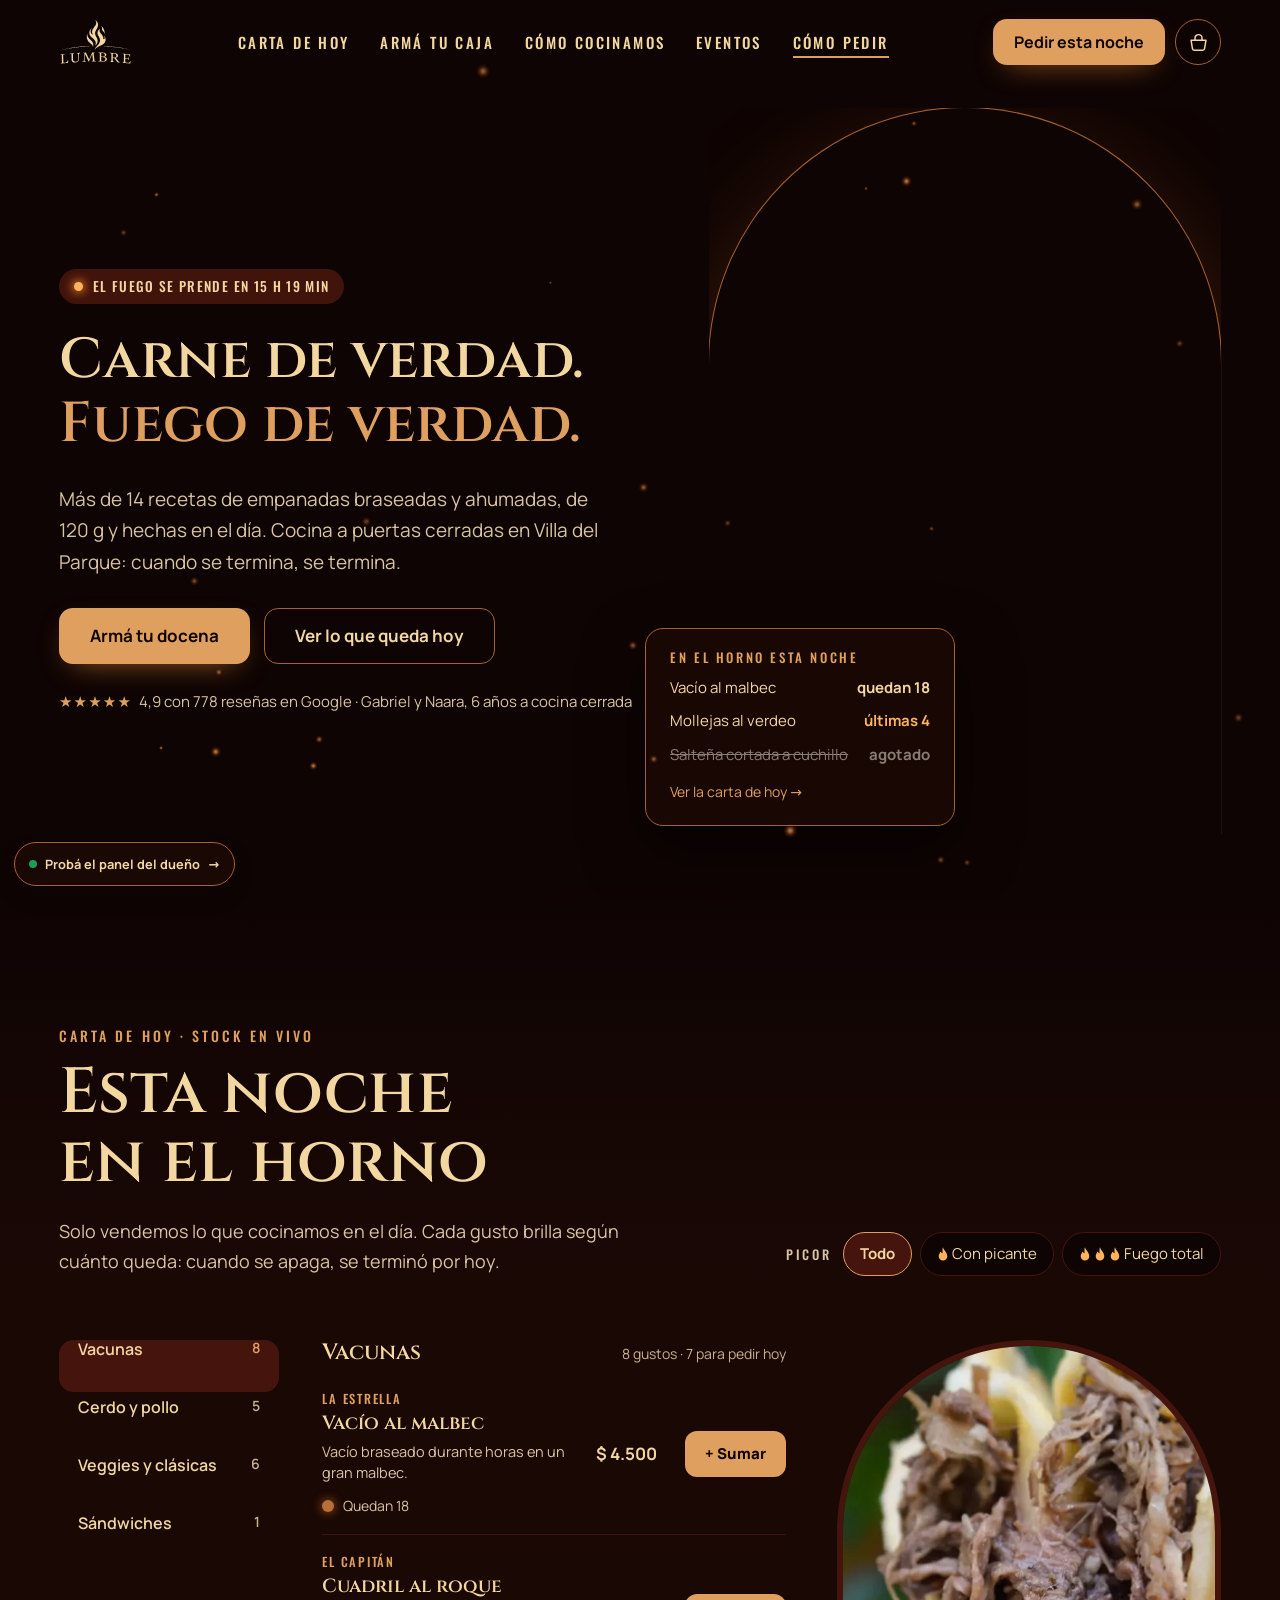
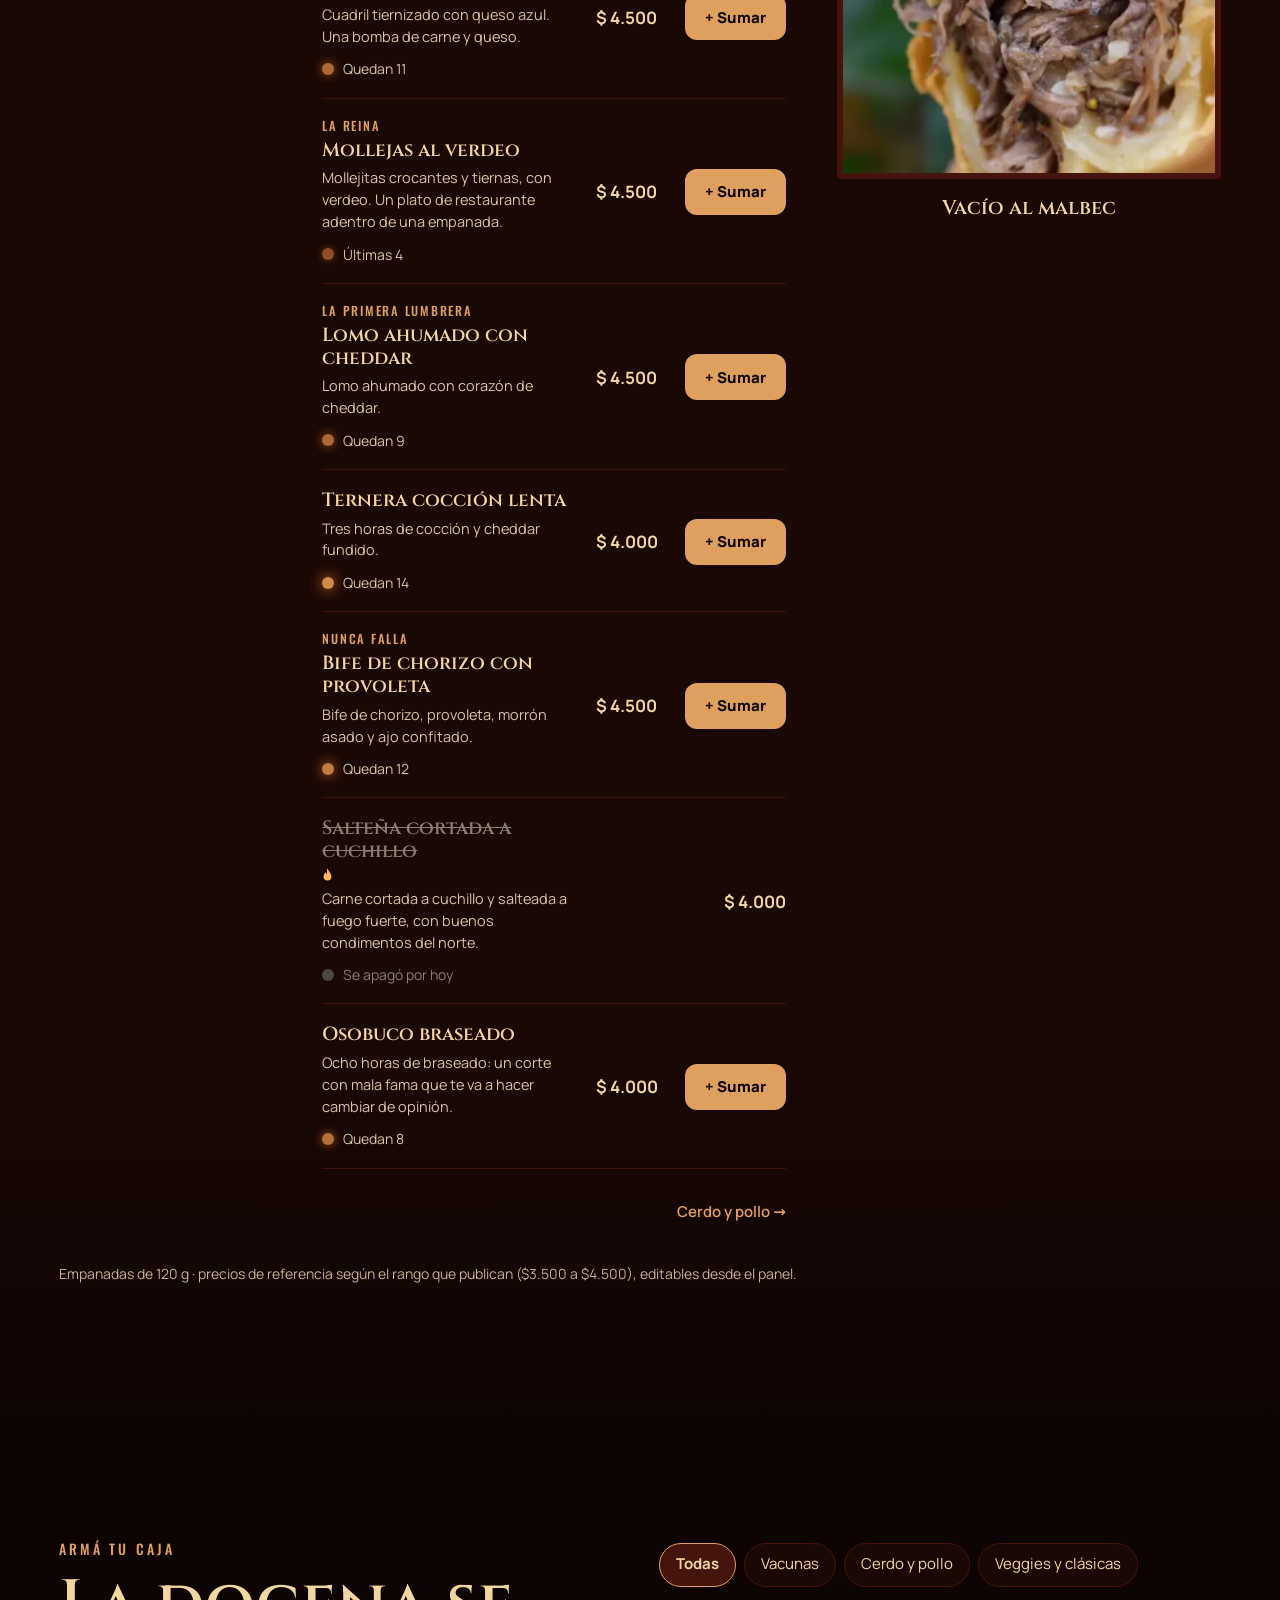
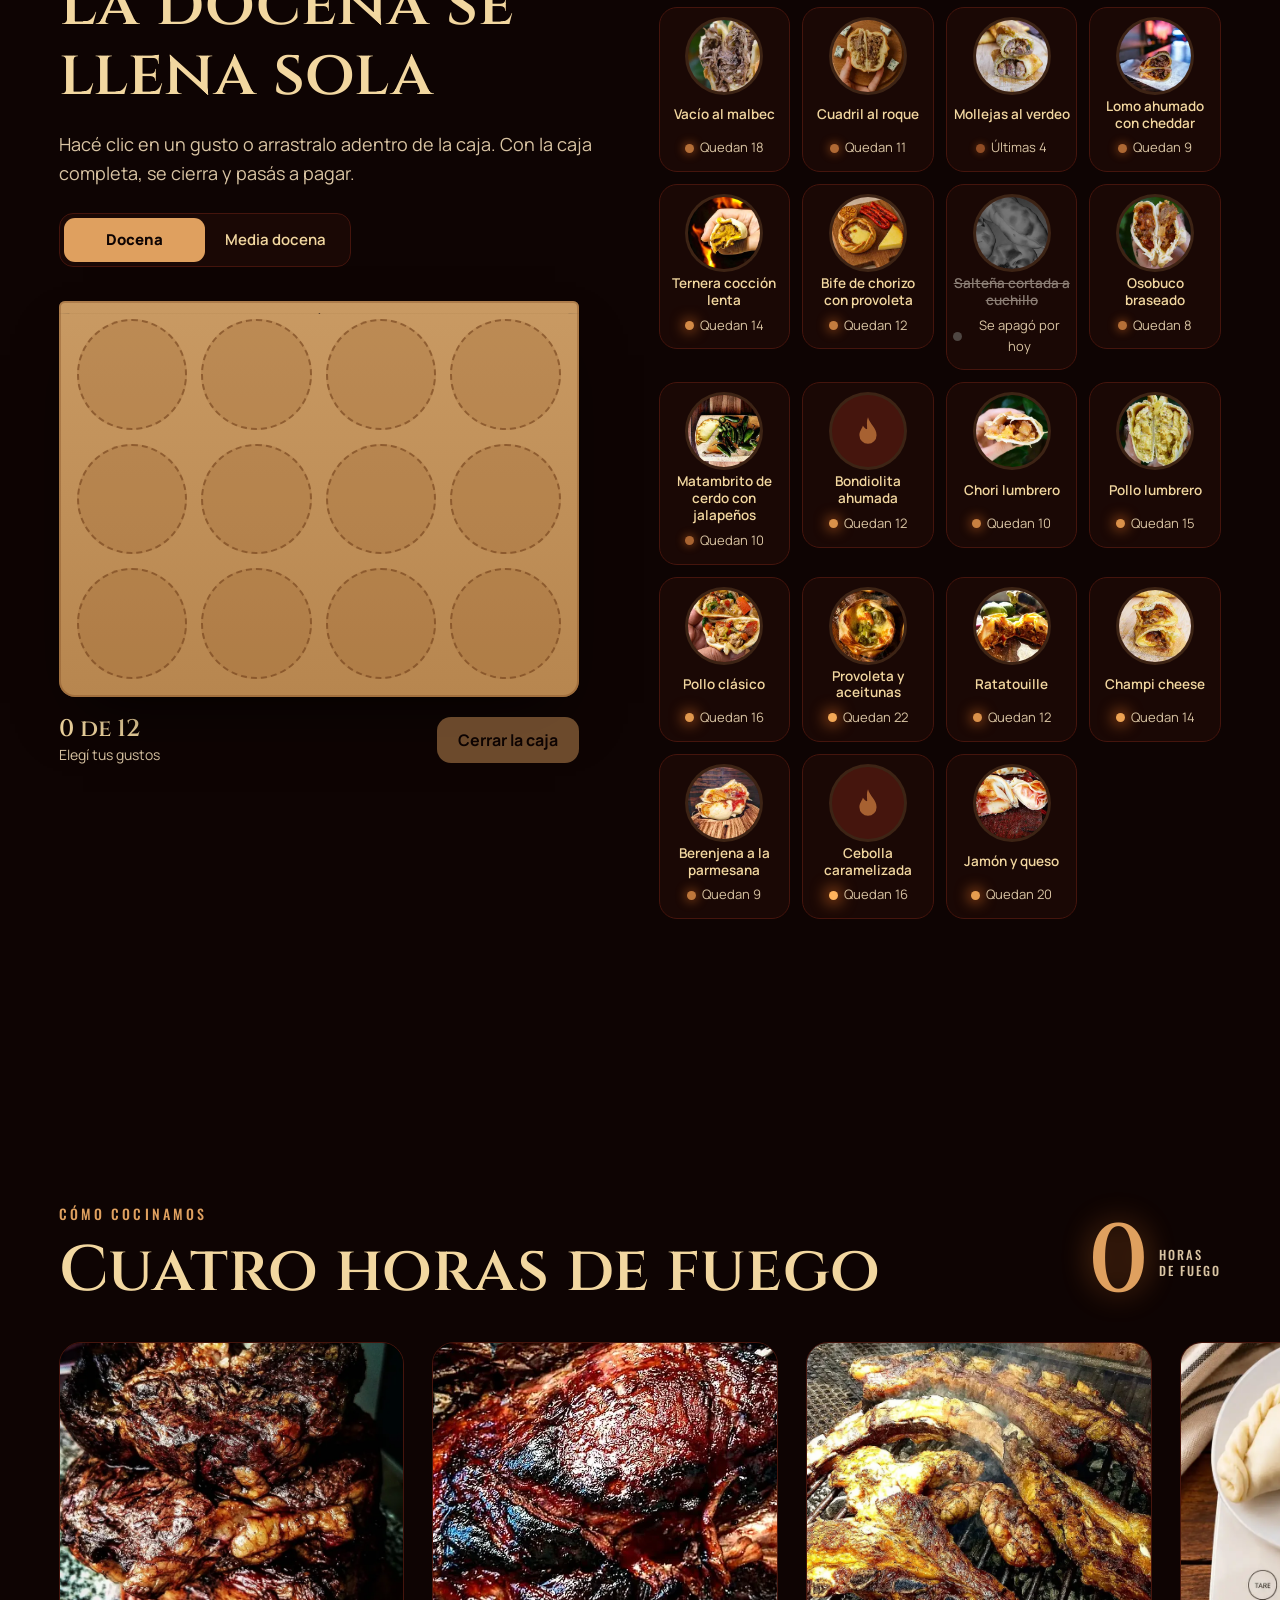
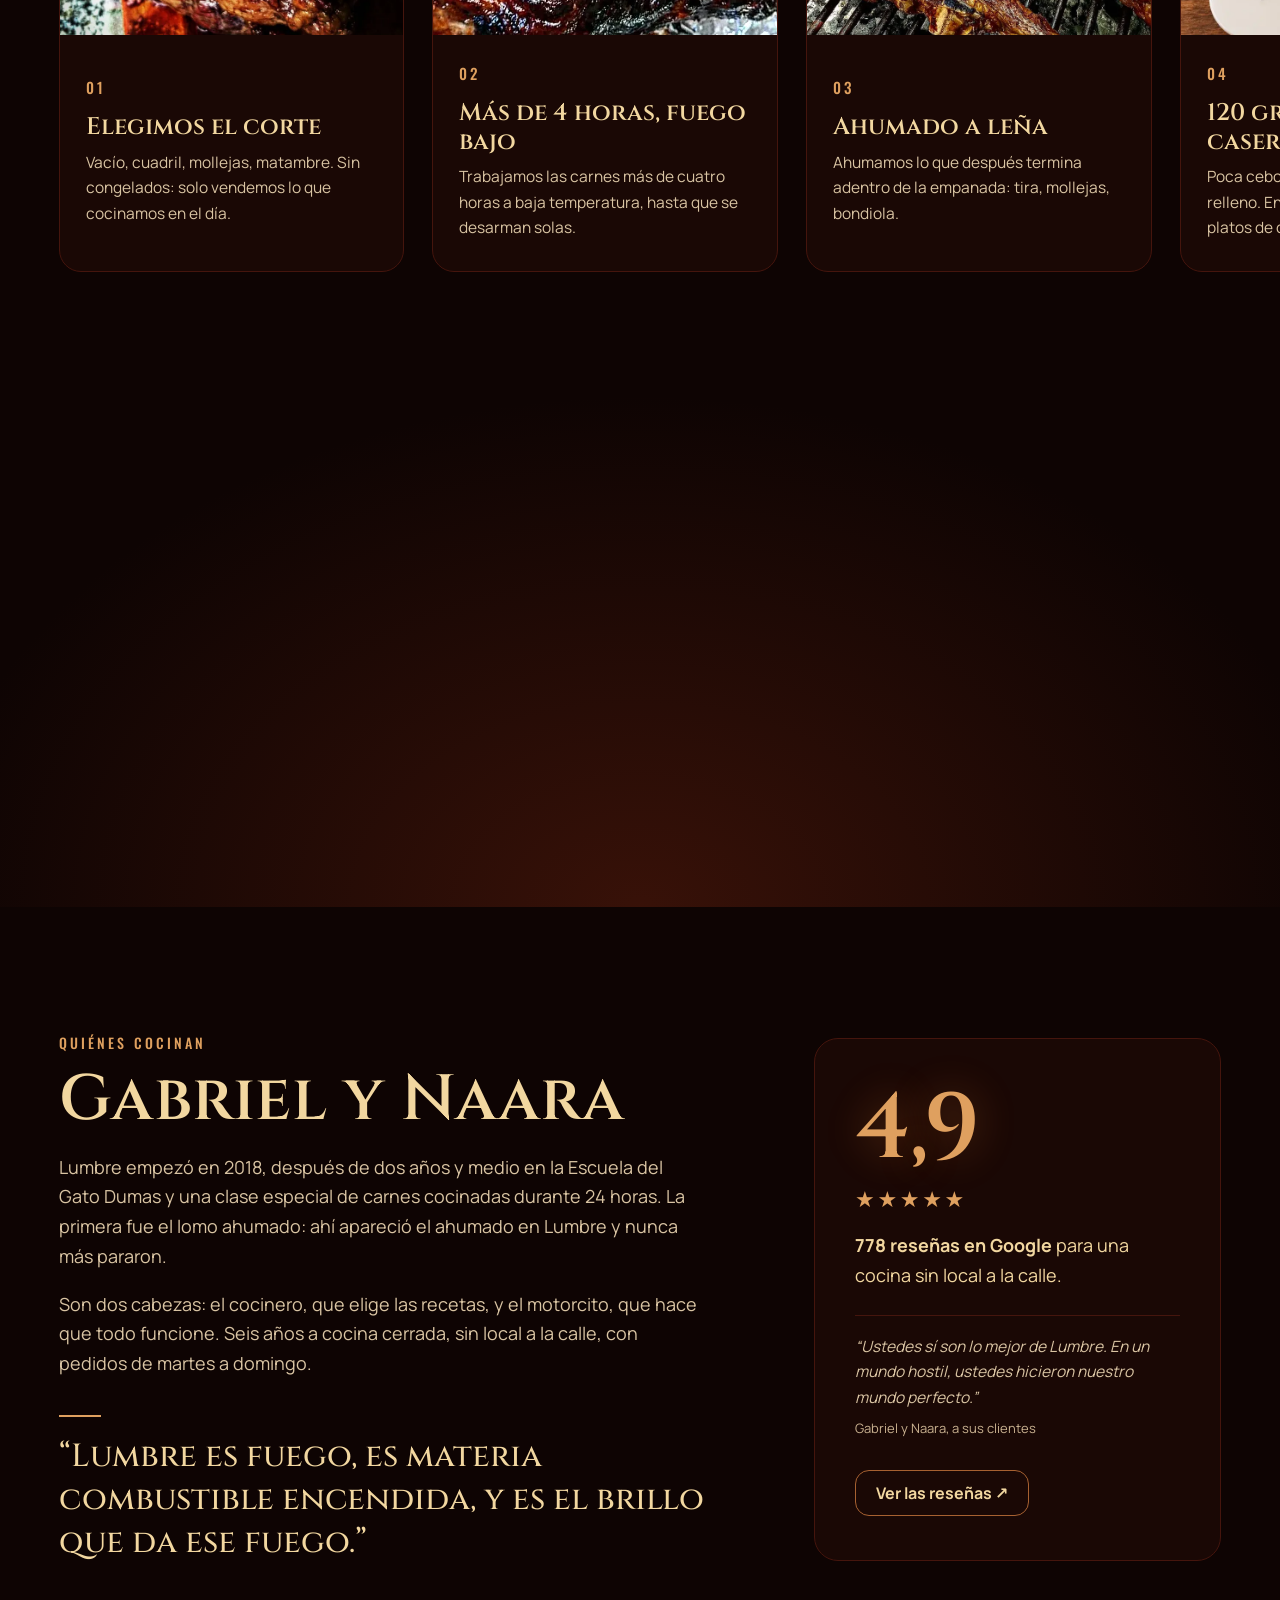
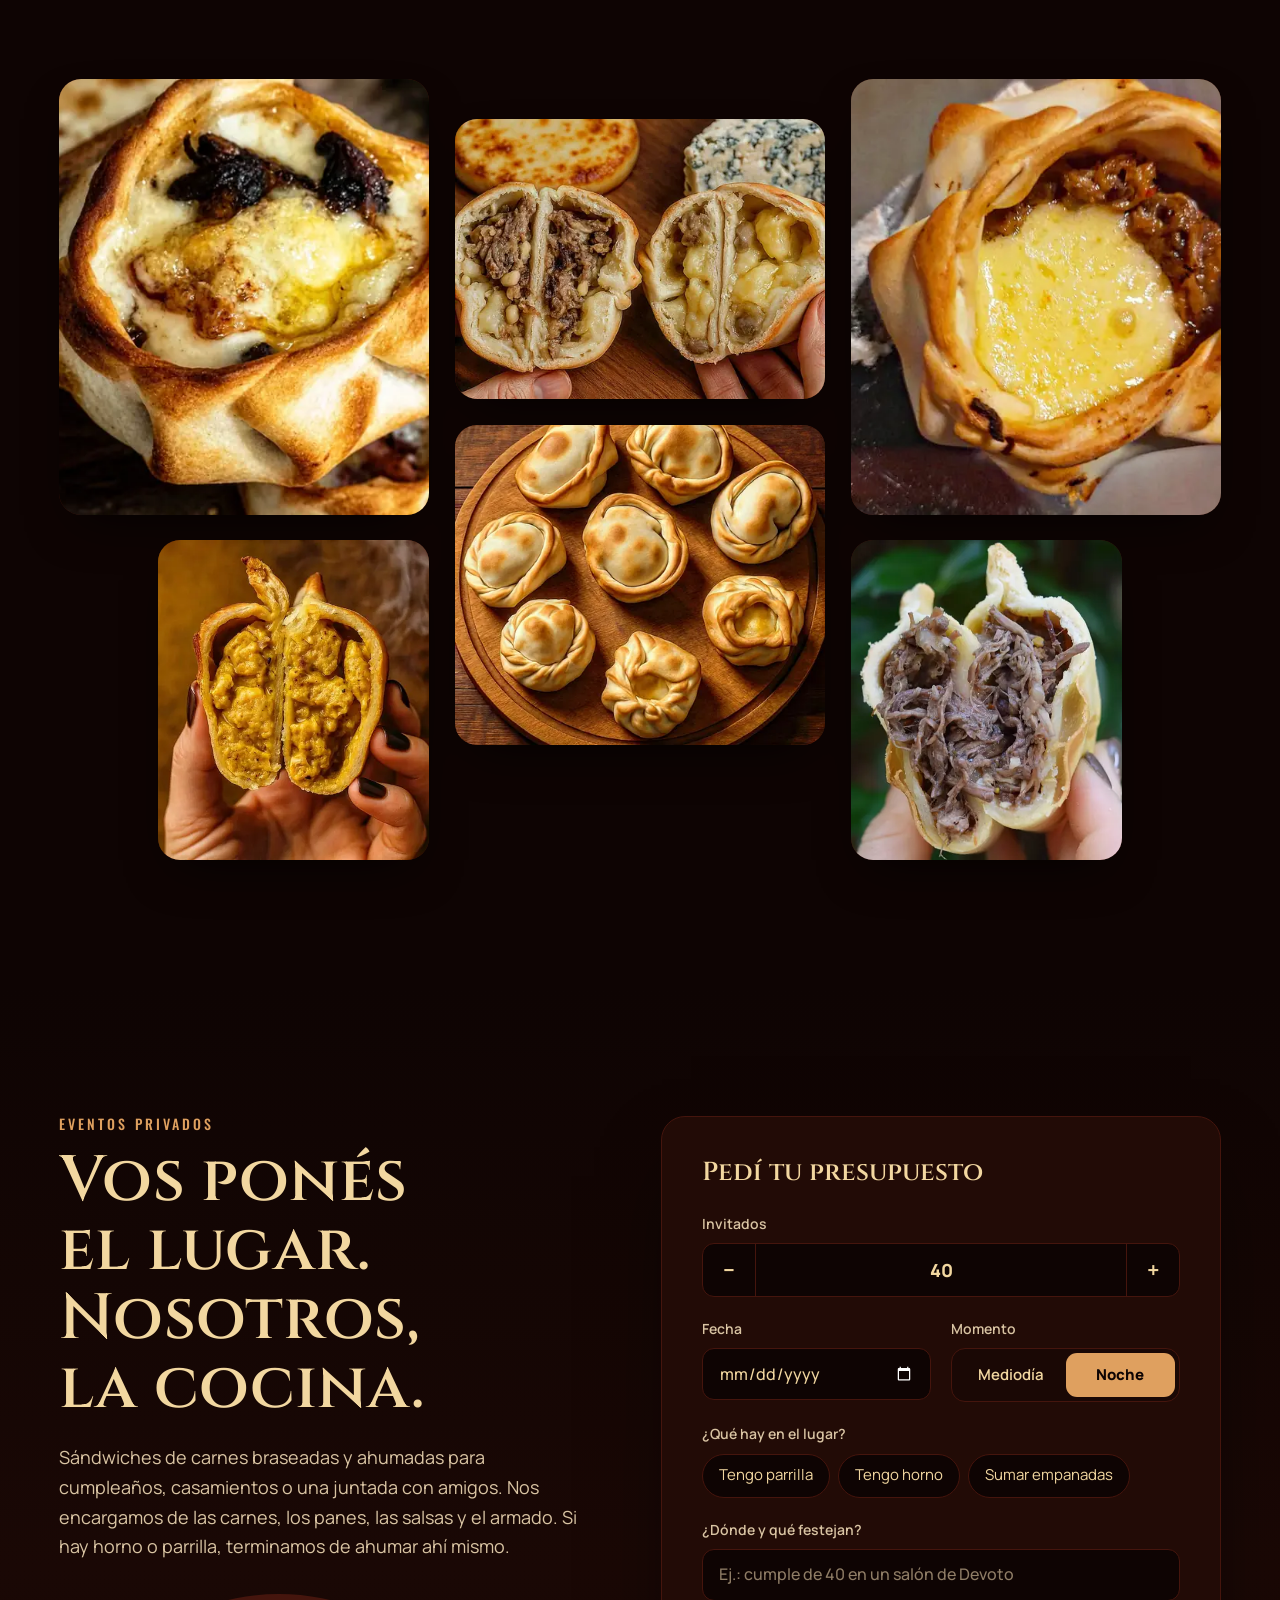
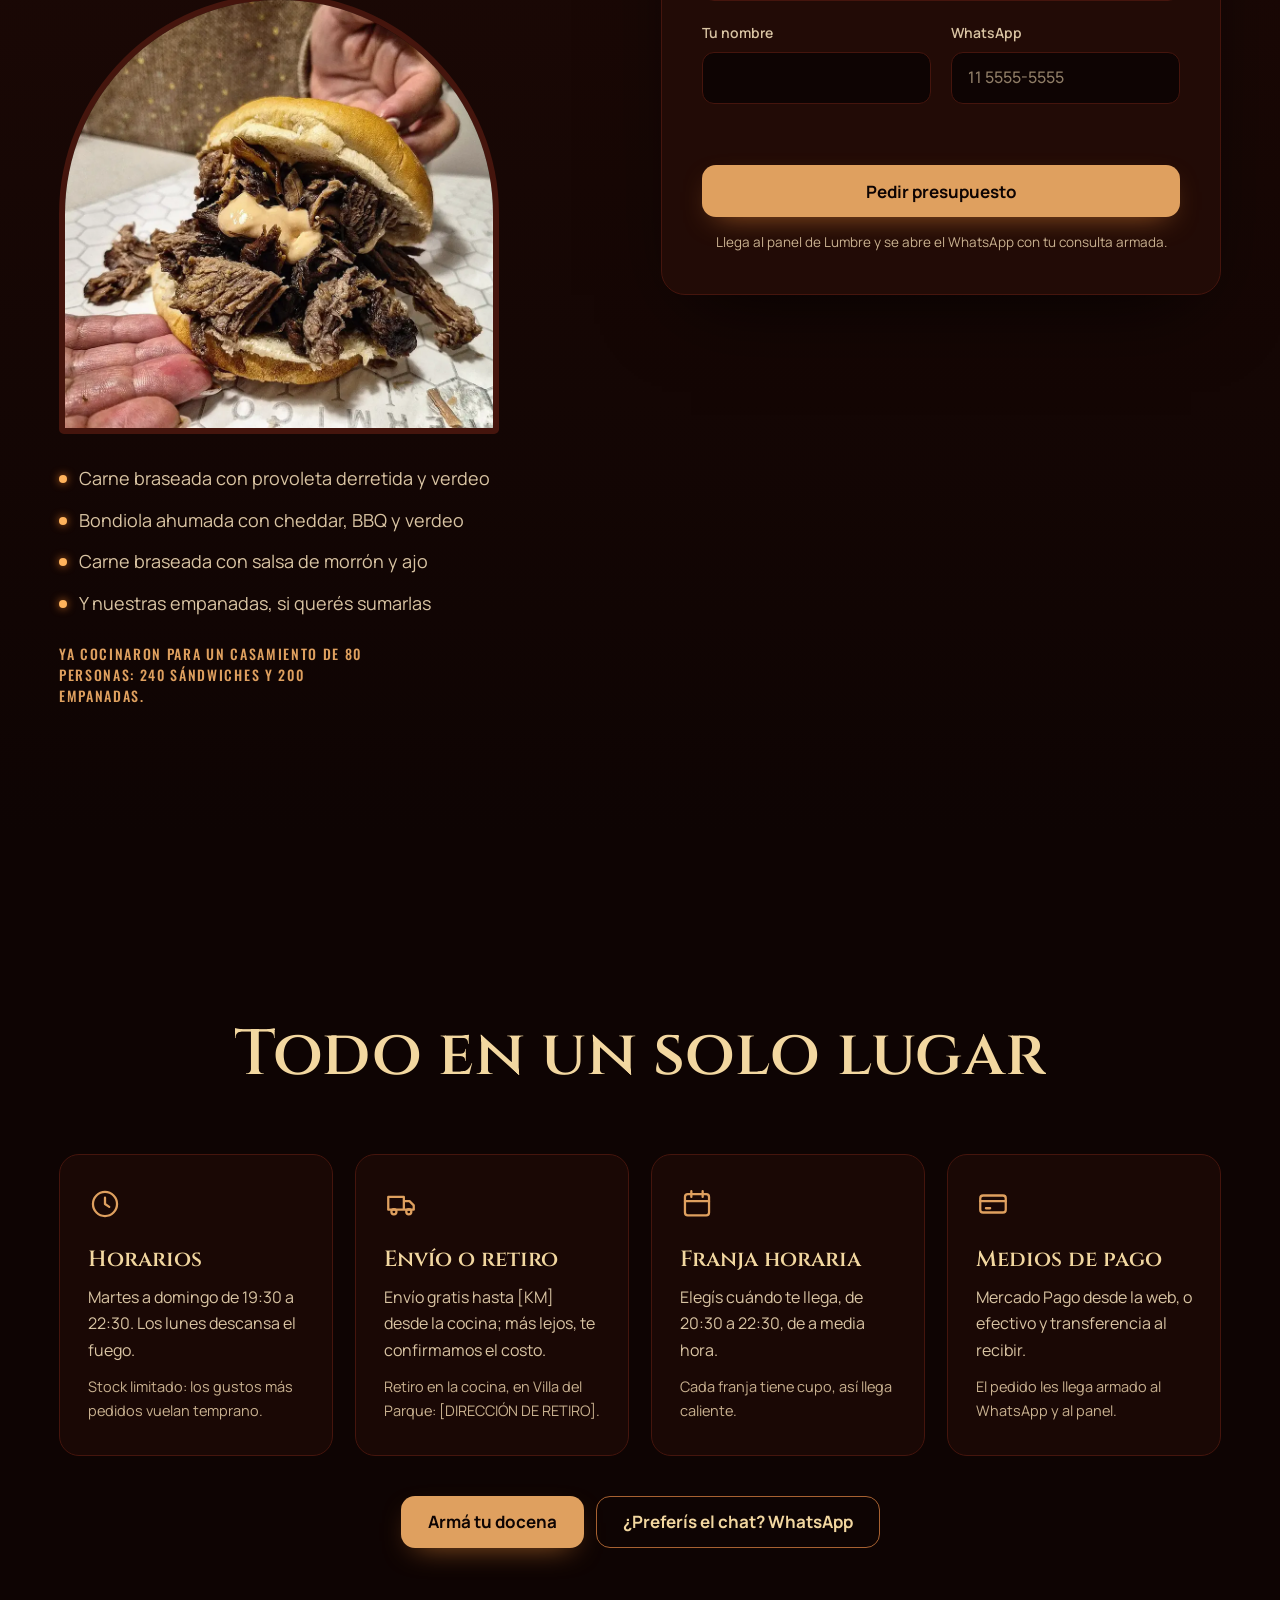
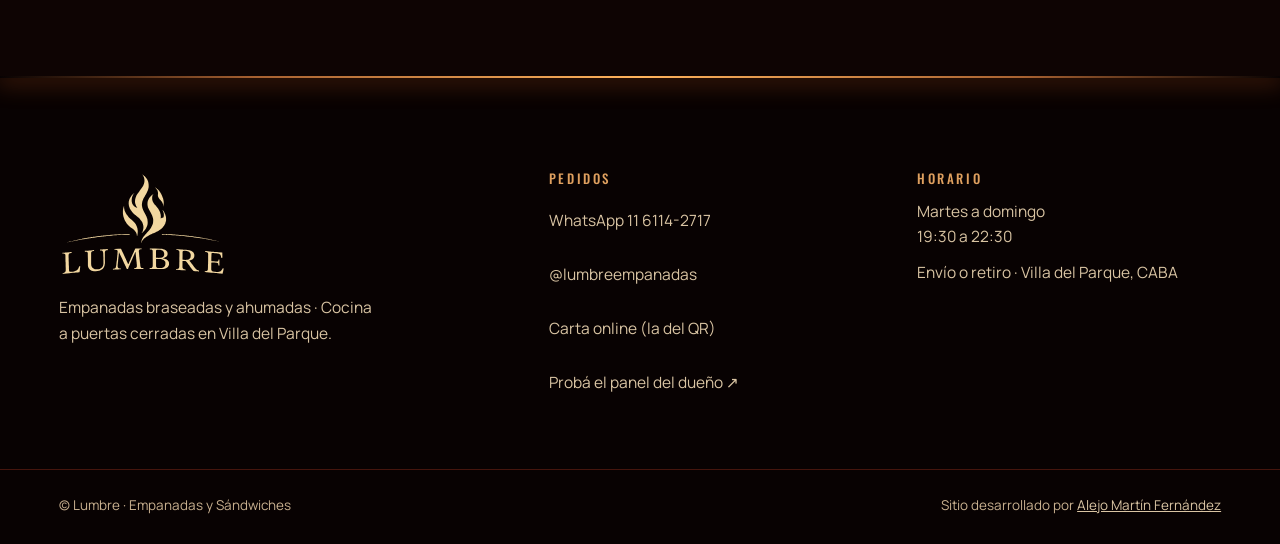
==== index.html @ 4c4bc31c "Demo web de Lumbre · Empanadas y Sándwiches Carta con stock del día, Armá tu caja, eventos privados " ====
<!doctype html>
<html lang="es">
<head>
<meta charset="utf-8">
<meta name="viewport" content="width=device-width, initial-scale=1, viewport-fit=cover">
<title>Lumbre · Empanadas braseadas y ahumadas · Villa del Parque</title>
<meta name="description" content="Empanadas braseadas y ahumadas de 120 g, hechas en el día. Cocina a puertas cerradas en Villa del Parque. Mirá lo que queda hoy, armá tu docena y pedí con envío o retiro.">
<meta property="og:type" content="website">
<meta property="og:site_name" content="Lumbre · Empanadas y Sándwiches">
<meta property="og:url" content="https://lumbre-empanadas.vercel.app/">
<meta property="og:title" content="Lumbre · Empanadas braseadas y ahumadas">
<meta property="og:description" content="Mirá lo que queda hoy en el horno y armá tu docena. Envío o retiro en Villa del Parque.">
<meta property="og:image" content="https://lumbre-empanadas.vercel.app/img/og.jpg?v=1">
<meta property="og:image:width" content="1200">
<meta property="og:image:height" content="630">
<meta property="og:image:type" content="image/jpeg">
<meta property="og:image:alt" content="Lumbre: Carne de verdad. Fuego de verdad. Empanadas en Villa del Parque">
<meta name="twitter:card" content="summary_large_image">
<meta name="twitter:image" content="https://lumbre-empanadas.vercel.app/img/og.jpg?v=1">
<meta name="theme-color" content="#0E0403">
<link rel="icon" href="img/favicon.svg" type="image/svg+xml">
<script>
  // intro solo con JS y sin "reducir movimiento" (sin parpadeo: se marca antes de pintar)
  (function () { try { if (!matchMedia('(prefers-reduced-motion: reduce)').matches) document.documentElement.classList.add('con-intro'); } catch (e) {} })();
</script>
<link rel="preload" as="font" type="font/woff2" href="fonts/cinzel-latin-600-normal.woff2" crossorigin>
<link rel="preload" as="font" type="font/woff2" href="fonts/manrope-latin-400-normal.woff2" crossorigin>
<link rel="stylesheet" href="css/fonts.css?v=1">
<link rel="preload" as="image" href="img/hero-celu.webp" media="(max-width: 899px)">
<link rel="preload" as="image" imagesrcset="img/hero-desk.webp 840w, img/hero-desk-s.webp 560w" imagesizes="(min-width: 1200px) 560px, 44vw" media="(min-width: 900px)">
<link rel="stylesheet" href="kit/kit.css?v=1">
<link rel="stylesheet" href="css/style.css?v=1">
</head>
<body>

<svg width="0" height="0" style="position:absolute" aria-hidden="true" focusable="false">
  <defs>
    <linearGradient id="oro" x1="0" y1="0" x2="0" y2="1">
      <stop offset="0" stop-color="#FFE7B0"/><stop offset=".55" stop-color="#F2C27E"/><stop offset="1" stop-color="#DFA05F"/>
    </linearGradient>
    <symbol id="logo" viewBox="0 0 800 495"><path fill-rule="evenodd" d="M58.8 377.2 L55.3 377.3 L50.2 378.2 L34.2 379.3 L31.3 379.8 L28.8 379.8 L27.7 380.2 L20.5 380.5 L19.5 380.8 L16.5 381.0 L15.8 381.5 L15.7 384.3 L16.2 384.8 L22.3 384.8 L25.3 385.5 L28.7 388.0 L29.5 389.5 L30.2 391.7 L30.5 422.7 L31.2 426.3 L31.3 448.2 L31.7 451.7 L31.7 464.0 L31.0 467.5 L29.0 471.7 L26.0 474.3 L21.8 475.8 L17.7 476.2 L17.3 476.5 L17.3 479.7 L17.7 480.2 L23.3 480.0 L24.5 479.7 L35.5 478.8 L49.5 476.8 L55.3 476.5 L56.7 476.0 L64.8 475.5 L67.8 475.0 L71.3 474.8 L72.5 474.5 L75.3 474.5 L78.5 474.0 L89.0 473.5 L93.3 472.8 L95.0 472.8 L96.0 472.3 L96.5 471.3 L97.0 468.8 L97.7 467.2 L99.3 450.2 L100.3 446.2 L100.0 445.2 L98.3 444.7 L97.5 444.8 L95.8 444.5 L94.8 445.2 L93.5 449.5 L91.3 453.8 L91.0 455.0 L89.5 456.8 L89.5 457.2 L88.3 458.8 L86.7 460.7 L84.2 462.8 L78.8 466.0 L73.3 468.0 L72.5 468.0 L71.2 468.5 L65.0 469.7 L57.3 470.3 L51.2 470.2 L50.2 469.7 L48.0 467.3 L47.3 464.2 L47.2 460.3 L46.7 457.8 L46.7 444.2 L46.0 435.8 L46.0 423.7 L45.5 419.5 L45.5 408.5 L45.2 404.3 L45.0 392.7 L45.8 388.2 L47.2 385.7 L48.5 384.2 L50.7 382.8 L51.7 382.5 L56.5 381.8 L58.5 381.8 L59.3 381.5 L59.3 377.7Z M687.7 372.7 L687.7 374.5 L687.3 375.8 L687.8 376.5 L691.8 376.7 L696.2 377.8 L698.3 379.2 L700.0 380.8 L701.7 383.7 L702.0 386.2 L701.7 398.8 L701.8 419.7 L701.5 424.0 L701.5 433.0 L701.0 439.3 L701.0 447.5 L700.5 460.2 L699.5 463.2 L698.2 464.8 L696.2 466.5 L693.7 467.3 L686.5 467.5 L685.8 468.5 L685.8 471.2 L686.5 471.7 L689.5 471.7 L692.2 472.2 L695.7 472.2 L717.5 474.5 L722.2 474.7 L726.8 475.3 L731.2 475.5 L732.7 475.8 L739.3 476.3 L740.3 476.7 L748.2 477.3 L756.5 478.5 L758.2 478.5 L760.7 479.0 L769.2 479.7 L770.0 478.5 L770.7 474.5 L772.3 469.0 L774.2 459.7 L774.2 458.7 L775.2 456.0 L775.2 454.8 L774.7 454.5 L770.5 454.2 L770.0 454.5 L769.5 456.2 L768.7 457.3 L767.3 460.2 L766.2 461.3 L765.0 463.2 L763.3 464.7 L763.0 465.3 L760.5 467.5 L753.8 470.7 L748.2 471.3 L738.5 471.2 L736.3 470.7 L732.2 470.5 L724.0 468.7 L721.5 467.5 L718.7 465.0 L717.5 463.2 L716.8 461.3 L716.5 459.2 L716.7 428.8 L717.2 427.5 L718.2 426.5 L724.0 426.5 L731.7 427.0 L741.5 428.2 L745.7 429.0 L748.0 430.5 L749.3 432.3 L750.0 439.5 L751.0 440.2 L753.2 440.3 L754.7 440.2 L755.3 439.2 L755.0 437.8 L754.8 432.0 L754.8 413.7 L754.2 412.5 L751.8 412.5 L750.5 413.3 L750.2 416.3 L749.8 417.0 L749.8 418.8 L749.3 420.0 L748.0 421.2 L745.2 422.3 L736.0 422.3 L727.3 421.3 L724.3 421.3 L718.3 420.3 L717.3 419.7 L716.8 417.7 L717.0 400.3 L717.3 397.0 L717.3 390.3 L718.3 383.3 L719.3 382.3 L720.5 381.7 L727.7 381.8 L733.7 382.7 L740.5 383.0 L744.0 383.7 L747.3 383.8 L753.5 385.5 L756.3 387.2 L758.7 389.5 L760.3 392.0 L761.5 394.8 L762.5 398.3 L762.5 399.2 L763.0 400.7 L763.2 404.0 L763.5 404.7 L765.0 405.0 L766.2 404.7 L768.0 404.7 L768.8 404.0 L769.0 403.5 L768.8 391.7 L768.5 387.2 L768.7 384.5 L768.3 380.0 L767.7 379.5 L749.8 378.5 L743.8 377.7 L729.8 376.8 L728.2 376.3 L723.7 376.3 L720.8 375.8 L715.3 375.5 L712.7 375.0 L708.5 374.8 L707.5 374.5 L704.3 374.3 L703.5 374.0 L700.2 373.8 L699.3 373.5 L690.3 372.8 L689.5 372.5Z M552.3 364.2 L552.3 366.5 L552.5 367.2 L553.7 368.0 L555.5 367.8 L556.5 368.2 L559.5 368.3 L563.0 369.8 L565.3 372.2 L565.8 374.0 L566.7 375.5 L566.7 395.5 L566.3 407.0 L566.5 423.2 L566.2 425.7 L566.0 445.3 L565.0 451.3 L564.0 453.2 L562.8 454.5 L559.8 456.3 L556.2 456.7 L551.0 456.7 L550.5 457.5 L550.5 460.0 L550.8 460.7 L551.5 461.0 L556.2 460.8 L563.5 461.5 L564.7 461.8 L567.8 461.7 L578.2 462.7 L587.3 463.0 L588.7 463.3 L591.5 463.3 L594.8 463.8 L595.3 463.3 L595.5 460.3 L595.2 459.7 L588.3 458.8 L585.7 457.5 L583.7 455.3 L581.3 451.0 L581.0 446.5 L581.3 420.0 L582.2 419.3 L583.5 419.0 L593.2 419.5 L594.5 419.3 L596.8 420.3 L600.7 424.0 L603.2 427.5 L607.3 432.3 L610.0 436.7 L613.2 440.5 L613.5 441.3 L614.5 442.5 L614.7 443.2 L615.3 443.8 L619.3 450.2 L621.5 452.7 L625.5 458.3 L628.0 461.3 L631.8 465.2 L634.3 466.2 L640.8 467.5 L648.0 467.8 L649.2 468.2 L653.2 468.2 L654.5 468.5 L656.8 468.5 L657.7 468.8 L658.5 468.8 L659.0 468.3 L659.3 465.5 L658.7 464.5 L656.7 464.3 L655.3 463.7 L654.3 463.7 L651.5 462.3 L650.8 461.7 L648.5 460.5 L647.3 459.3 L646.8 459.2 L645.8 458.0 L643.3 456.2 L641.0 453.8 L636.3 448.0 L635.5 446.3 L632.8 443.2 L631.3 440.7 L627.7 436.5 L626.2 434.3 L625.5 433.8 L621.5 427.8 L615.7 420.7 L613.5 418.5 L613.5 418.0 L614.3 417.2 L621.2 415.2 L627.5 412.0 L629.5 410.5 L632.2 407.8 L634.0 405.2 L635.7 402.0 L636.8 397.2 L637.0 390.8 L636.2 386.5 L633.8 381.5 L632.7 379.8 L628.5 375.5 L625.3 373.3 L621.0 371.2 L613.0 368.7 L606.0 367.7 L605.2 367.3 L597.8 366.7 L584.7 366.3 L581.0 365.8 L574.8 365.7 L561.3 364.3 L558.7 364.5 L555.0 364.0Z M583.8 373.0 L585.7 372.0 L587.8 371.7 L593.2 371.7 L601.8 372.3 L604.2 373.2 L605.7 373.3 L611.2 376.0 L612.2 376.7 L616.2 380.8 L618.0 383.7 L619.2 386.7 L619.8 390.3 L619.8 396.5 L619.2 399.5 L619.2 400.7 L618.2 403.8 L616.8 406.3 L615.3 408.3 L613.0 410.3 L610.0 412.0 L603.7 413.8 L600.3 414.2 L595.0 414.3 L586.8 413.8 L585.2 413.3 L583.0 413.2 L581.5 412.3 L581.2 411.3 L581.5 395.7 L581.5 379.5 L581.8 376.2 L582.3 374.5Z M229.3 363.3 L228.2 363.2 L217.5 363.8 L211.5 364.7 L208.2 364.7 L204.0 365.2 L200.5 365.0 L197.2 365.5 L193.7 365.5 L193.0 366.0 L192.8 369.2 L193.5 370.0 L200.3 370.3 L203.5 371.7 L205.5 373.5 L206.2 374.5 L207.3 377.8 L208.3 383.8 L208.5 395.7 L209.0 404.3 L208.8 416.2 L209.2 417.5 L209.2 433.2 L208.3 437.7 L207.2 441.7 L204.0 447.3 L201.8 450.3 L200.5 451.7 L197.3 454.2 L191.5 456.8 L185.8 458.3 L179.8 459.0 L174.5 459.0 L168.3 458.0 L164.7 456.5 L162.7 455.3 L158.7 452.2 L156.5 449.8 L156.0 448.8 L154.8 447.5 L152.7 443.2 L151.8 439.5 L151.2 433.0 L151.2 381.0 L152.5 377.0 L154.7 374.5 L157.7 373.2 L159.2 373.0 L159.8 372.7 L164.3 372.2 L165.2 370.8 L165.0 368.3 L162.3 368.2 L160.5 368.7 L156.3 368.8 L155.3 369.2 L151.5 369.5 L144.3 369.7 L143.2 370.0 L136.0 370.7 L132.3 370.7 L131.3 371.0 L128.3 371.0 L127.0 371.3 L121.7 371.7 L121.3 372.5 L121.7 375.2 L122.3 375.5 L129.2 375.5 L131.3 376.2 L132.3 376.7 L134.7 379.3 L135.2 380.5 L135.5 382.8 L135.5 395.7 L136.0 408.5 L136.0 440.3 L137.3 447.5 L138.0 448.7 L138.8 451.2 L142.7 457.2 L144.8 459.7 L147.3 462.0 L148.3 462.3 L149.3 463.2 L153.5 465.3 L158.7 467.0 L164.5 467.5 L168.2 468.2 L175.3 468.0 L178.3 467.3 L180.0 467.3 L184.3 466.7 L186.3 466.0 L188.0 465.8 L190.3 465.2 L191.7 464.3 L195.0 463.3 L199.3 461.2 L200.5 460.2 L201.3 459.8 L205.0 457.0 L207.3 454.7 L209.5 451.8 L211.2 449.0 L213.7 443.2 L214.2 441.0 L214.8 439.5 L215.0 436.5 L216.0 432.3 L216.2 423.8 L215.8 410.0 L215.8 380.5 L216.3 375.8 L217.3 373.5 L218.5 371.8 L220.5 370.2 L223.3 369.0 L228.2 368.7 L229.2 368.3 L229.7 367.7 L229.7 363.8Z M427.8 360.8 L427.3 361.3 L427.3 364.2 L428.0 364.8 L432.8 365.0 L436.2 365.7 L437.3 366.2 L439.3 368.3 L440.8 371.8 L441.2 431.5 L441.0 443.7 L440.2 447.0 L439.5 448.3 L437.8 450.5 L435.3 452.2 L431.7 452.8 L427.0 452.8 L426.5 453.5 L426.7 456.3 L427.5 456.8 L432.5 456.8 L434.3 457.2 L450.8 457.3 L464.2 457.8 L487.7 457.8 L491.2 457.5 L497.3 456.2 L500.8 454.8 L502.7 453.8 L503.2 453.8 L509.2 450.2 L512.2 447.5 L514.3 444.5 L514.7 443.5 L515.3 442.7 L517.7 436.8 L517.7 427.8 L517.2 425.8 L515.5 421.7 L515.0 421.2 L514.3 419.7 L512.7 418.0 L512.7 417.7 L509.3 414.3 L508.0 413.7 L507.3 413.0 L504.0 411.5 L503.2 410.8 L497.2 408.8 L490.7 407.5 L489.7 406.7 L489.7 406.3 L490.7 405.5 L493.3 405.0 L498.0 403.3 L498.8 402.7 L500.7 402.0 L501.5 401.2 L502.2 401.0 L504.2 399.7 L507.3 396.7 L509.5 393.3 L509.7 392.3 L510.3 391.0 L511.0 388.0 L511.2 384.7 L510.7 382.7 L510.7 380.7 L509.0 376.3 L507.8 374.2 L506.3 372.2 L500.8 367.7 L499.8 367.5 L496.3 365.7 L493.3 364.8 L492.2 364.2 L490.3 364.0 L489.2 363.5 L483.0 362.2 L475.5 361.5 L451.5 361.0 L434.3 361.0 L429.8 360.7Z M456.7 410.8 L457.5 410.0 L475.5 410.2 L476.3 410.5 L479.8 410.7 L489.0 413.5 L492.3 415.3 L493.5 416.5 L494.8 417.2 L498.3 420.7 L499.5 422.5 L500.2 424.3 L500.8 428.0 L500.8 433.0 L500.3 437.2 L498.8 441.5 L496.5 445.0 L494.0 447.3 L492.0 448.5 L490.7 449.7 L487.5 451.2 L483.2 452.3 L475.8 453.0 L468.3 452.8 L463.7 452.0 L461.7 451.3 L460.0 450.3 L458.7 449.0 L457.0 445.0 L456.7 442.8Z M457.3 368.8 L458.2 368.3 L458.8 367.3 L460.8 366.5 L464.0 366.2 L473.2 366.3 L474.5 366.8 L476.5 366.8 L479.5 367.3 L482.3 368.5 L483.5 368.7 L486.5 370.3 L489.2 372.3 L491.7 375.0 L492.7 376.8 L494.2 380.8 L494.3 382.3 L495.0 384.0 L495.0 391.7 L492.7 397.2 L490.2 399.8 L488.7 400.7 L487.8 401.5 L484.0 403.2 L480.5 403.8 L479.8 404.2 L476.2 404.5 L475.3 404.8 L472.7 404.7 L468.7 405.0 L467.7 404.7 L459.5 404.7 L458.7 404.3 L457.3 404.3 L456.3 403.0 L456.7 370.7Z M388.8 360.7 L388.5 360.3 L386.3 360.2 L379.3 360.5 L360.5 360.3 L359.5 360.7 L358.7 361.3 L357.8 363.7 L356.3 366.7 L356.0 368.0 L354.7 370.5 L354.3 371.8 L352.7 375.0 L352.0 377.0 L346.7 387.7 L346.3 389.0 L345.7 390.0 L345.3 391.3 L343.7 394.7 L343.7 395.2 L342.7 396.8 L341.8 399.3 L341.0 400.7 L341.0 401.3 L337.7 408.3 L336.0 413.2 L335.0 414.8 L334.7 416.0 L333.5 417.7 L333.5 418.3 L330.5 424.7 L329.5 427.8 L327.7 431.5 L327.2 433.3 L326.3 434.0 L325.7 434.0 L325.0 433.5 L323.3 429.8 L322.7 429.0 L321.5 425.7 L320.7 424.7 L320.0 422.7 L317.8 418.3 L317.8 417.5 L317.2 416.0 L315.5 413.2 L315.2 411.8 L313.7 409.3 L311.2 403.5 L310.5 402.7 L310.0 400.7 L306.7 394.0 L305.2 390.0 L302.5 384.8 L301.3 381.3 L293.3 365.7 L293.2 364.5 L292.5 363.5 L292.2 362.0 L291.5 361.5 L284.2 361.7 L280.0 362.2 L261.3 362.7 L261.0 363.2 L261.0 365.8 L261.5 366.3 L267.7 366.7 L271.2 367.3 L274.0 369.2 L275.3 370.8 L275.8 372.7 L275.7 377.8 L275.3 379.2 L275.2 388.0 L274.0 395.8 L274.0 398.3 L272.7 411.0 L272.5 415.5 L271.8 418.3 L270.7 426.3 L270.8 427.2 L270.3 428.8 L270.2 432.7 L269.0 441.7 L267.8 446.5 L267.8 447.3 L266.5 451.2 L265.2 452.8 L264.0 453.8 L261.5 455.0 L260.8 455.0 L259.3 455.7 L254.7 455.8 L254.0 456.2 L253.7 456.7 L253.7 459.8 L254.5 460.3 L258.0 460.0 L263.7 460.0 L271.7 459.7 L274.2 459.3 L278.7 459.3 L282.5 458.8 L290.2 458.8 L291.2 458.3 L291.0 457.0 L291.3 455.8 L291.0 454.8 L290.2 454.5 L283.8 454.5 L282.5 454.2 L280.8 453.3 L278.2 451.3 L276.3 448.2 L276.0 443.8 L276.3 435.0 L276.8 433.0 L276.8 430.8 L277.2 429.5 L277.5 424.5 L277.8 423.7 L278.5 412.5 L278.8 411.3 L279.0 408.5 L279.3 407.7 L279.5 404.5 L279.8 403.2 L279.8 400.5 L280.3 399.3 L280.7 394.3 L281.0 393.0 L281.0 390.2 L281.7 385.0 L281.7 380.8 L281.8 379.5 L282.3 378.7 L283.0 379.2 L283.2 380.0 L285.2 383.7 L285.5 385.0 L287.3 389.0 L296.5 407.3 L296.7 408.3 L297.5 409.7 L297.7 410.5 L298.5 411.7 L298.5 412.3 L300.8 417.5 L301.7 420.0 L302.7 422.2 L303.7 423.5 L303.7 424.2 L306.5 429.7 L307.3 432.0 L308.3 433.5 L308.8 435.0 L309.8 436.3 L310.8 439.2 L313.8 444.8 L316.2 451.0 L318.5 455.5 L319.0 457.2 L320.2 457.8 L324.0 457.8 L324.8 457.0 L326.3 452.0 L328.0 447.8 L332.2 439.0 L332.5 437.8 L333.2 436.8 L335.0 431.8 L336.8 428.3 L337.8 425.5 L339.5 422.2 L339.8 420.8 L340.7 419.3 L341.0 417.8 L342.3 415.2 L342.3 414.7 L344.3 411.0 L345.5 407.7 L348.7 401.3 L351.0 395.2 L352.2 393.3 L352.5 392.0 L353.2 391.2 L353.5 390.0 L356.3 384.5 L356.5 383.5 L358.5 379.8 L359.0 377.7 L359.7 377.2 L360.0 377.3 L360.5 378.3 L360.7 379.8 L360.5 382.2 L360.8 383.2 L361.2 390.2 L361.7 392.3 L362.3 399.5 L362.7 400.3 L363.2 408.8 L364.3 417.8 L364.3 420.0 L365.2 424.0 L365.5 431.3 L366.0 433.8 L366.5 439.5 L366.3 446.2 L365.0 449.3 L364.0 450.5 L362.7 451.5 L360.7 452.5 L355.7 453.5 L353.8 453.5 L353.2 454.5 L353.3 456.2 L354.0 457.0 L354.7 457.2 L387.2 456.7 L396.0 457.0 L396.8 456.8 L397.3 456.3 L397.3 453.3 L396.8 452.8 L392.2 452.8 L388.2 452.2 L386.5 451.0 L384.5 448.2 L383.2 445.0 L382.5 440.8 L382.3 436.3 L381.8 433.7 L381.7 430.7 L381.0 427.3 L380.8 423.3 L380.3 421.0 L379.8 414.5 L378.7 406.2 L378.7 404.3 L378.3 403.5 L378.3 400.5 L377.8 399.0 L376.7 382.5 L375.7 376.5 L375.8 371.2 L376.8 368.7 L378.3 366.3 L381.0 364.5 L383.3 364.3 L384.2 364.0 L387.7 363.8 L388.5 363.5 L389.0 362.8Z M484.0 293.5 L484.0 295.0 L484.8 295.5 L487.5 295.3 L496.0 295.7 L499.0 296.2 L503.5 296.2 L506.5 296.5 L509.7 296.3 L517.7 296.7 L519.0 297.0 L521.8 297.0 L524.2 297.3 L536.2 297.7 L539.2 298.2 L547.2 298.5 L553.8 299.2 L557.3 299.2 L560.3 299.7 L568.3 300.2 L569.7 300.7 L573.7 300.7 L583.2 301.5 L587.8 302.3 L593.5 302.7 L600.7 303.7 L615.0 305.0 L616.7 305.5 L622.5 306.0 L628.0 307.0 L631.5 307.2 L632.7 307.7 L635.3 307.8 L636.2 308.2 L638.7 308.2 L639.8 308.5 L649.3 309.7 L651.0 310.2 L653.2 310.3 L654.7 310.8 L658.7 311.5 L660.5 311.5 L663.8 312.2 L668.8 312.7 L683.8 315.2 L686.3 315.2 L690.5 316.3 L695.3 316.7 L696.3 317.2 L699.2 317.5 L700.7 318.0 L703.7 318.5 L705.3 318.5 L710.2 319.7 L714.8 320.2 L719.5 321.3 L723.0 321.7 L726.3 322.7 L735.3 324.3 L737.5 325.0 L739.5 325.2 L741.0 325.8 L745.5 326.7 L746.7 327.3 L747.2 327.2 L749.0 327.8 L752.0 328.2 L754.3 329.2 L755.3 329.2 L758.5 330.0 L759.8 330.0 L760.5 330.5 L761.5 330.5 L755.0 328.3 L752.0 328.0 L748.8 326.7 L745.5 326.2 L742.3 325.0 L739.2 324.2 L737.5 324.0 L735.3 323.2 L733.8 323.0 L728.0 321.3 L726.3 321.2 L723.3 320.2 L719.0 319.5 L715.2 318.3 L714.0 318.3 L711.5 317.7 L709.5 317.5 L705.8 316.3 L704.8 316.3 L699.7 315.0 L696.5 314.7 L695.2 314.2 L692.8 314.0 L688.7 313.0 L687.5 313.0 L686.5 312.5 L685.3 312.5 L677.3 310.7 L674.5 310.5 L671.5 309.7 L666.7 309.2 L663.7 308.3 L660.8 308.0 L659.5 307.5 L656.5 307.3 L653.3 306.7 L648.3 306.3 L644.5 305.5 L642.3 305.5 L636.7 304.8 L635.3 304.3 L632.7 304.2 L628.0 303.2 L624.2 303.0 L615.0 301.3 L611.7 301.2 L610.5 300.8 L608.0 300.7 L607.3 300.3 L602.7 300.2 L599.3 299.5 L595.0 299.3 L586.2 298.2 L583.2 298.2 L580.3 297.7 L576.5 297.7 L575.3 297.3 L572.8 297.3 L571.8 297.0 L568.2 296.7 L556.7 296.2 L553.5 295.7 L550.3 295.7 L545.5 295.0 L534.7 294.3 L533.2 294.0 L529.7 294.0 L527.8 293.7 L512.3 293.3 L511.2 293.0 L510.5 293.2 L508.2 292.8 L499.7 293.0 L485.8 292.5 L484.5 292.7Z M333.0 293.3 L332.3 292.5 L331.5 292.2 L320.3 292.2 L315.3 292.5 L309.3 292.3 L293.8 293.0 L288.3 293.5 L284.5 293.5 L276.0 294.2 L271.5 294.2 L267.3 294.7 L265.0 294.5 L255.5 295.5 L252.3 295.5 L251.3 295.8 L248.5 296.0 L247.0 296.5 L246.2 296.3 L239.3 297.0 L235.3 297.0 L227.3 298.0 L215.0 298.8 L213.5 299.2 L208.8 299.5 L206.8 300.0 L198.7 300.7 L197.8 301.0 L195.2 301.2 L191.8 301.8 L188.2 302.0 L184.5 302.7 L183.0 302.7 L180.0 303.3 L174.7 303.8 L168.0 305.0 L160.8 305.7 L159.3 306.2 L156.7 306.3 L153.7 307.0 L152.2 307.0 L149.3 307.8 L147.8 307.8 L147.0 308.2 L144.7 308.3 L139.7 309.3 L134.7 309.8 L128.8 311.0 L127.5 311.5 L123.2 312.2 L121.7 312.2 L119.5 312.8 L114.7 313.3 L112.5 314.0 L111.3 314.0 L109.3 314.7 L108.5 314.7 L107.2 315.3 L102.8 316.2 L100.3 317.0 L98.5 317.2 L96.5 317.8 L94.5 318.0 L89.3 319.3 L88.2 319.3 L87.3 319.8 L84.5 320.2 L83.3 320.7 L79.0 321.7 L76.3 322.0 L72.8 323.0 L64.5 324.7 L61.3 325.8 L59.2 326.2 L52.3 328.2 L46.7 329.3 L43.2 330.7 L40.7 331.0 L38.0 332.0 L40.0 332.2 L43.3 331.0 L44.3 331.0 L45.7 330.5 L49.2 330.0 L52.5 328.8 L53.5 328.8 L54.7 328.3 L57.3 328.0 L60.5 327.0 L65.3 326.3 L70.3 325.0 L75.5 324.2 L79.3 323.2 L81.0 323.0 L82.3 322.5 L89.3 321.5 L92.7 320.7 L95.3 320.5 L96.3 320.0 L97.5 320.0 L103.2 318.7 L107.5 318.2 L108.3 317.8 L111.5 317.5 L115.5 316.7 L123.2 315.8 L124.3 315.3 L128.3 314.7 L131.8 314.5 L134.8 313.8 L137.3 313.7 L144.2 312.2 L148.2 311.8 L150.8 311.2 L152.7 311.2 L157.5 310.3 L159.3 310.3 L160.2 310.0 L163.5 309.7 L170.7 308.3 L175.7 307.8 L177.8 307.3 L179.3 307.3 L180.2 307.0 L183.3 306.8 L186.5 306.2 L193.3 305.5 L195.7 305.0 L205.2 304.3 L207.3 303.8 L211.8 303.5 L214.2 303.0 L220.0 302.5 L224.2 301.8 L227.3 301.7 L233.5 300.7 L244.8 300.0 L256.8 298.7 L269.5 298.0 L274.8 297.3 L279.7 297.2 L282.7 296.7 L293.8 296.2 L296.3 296.3 L298.7 296.0 L303.3 296.0 L307.5 295.7 L323.7 295.3 L331.3 295.5 L332.2 295.2 L332.8 294.5Z M306.0 161.0 L305.2 161.8 L304.2 164.5 L304.2 165.3 L302.5 170.8 L301.8 175.7 L301.5 176.3 L300.8 182.2 L300.8 194.3 L301.2 199.7 L302.8 208.8 L305.0 216.0 L306.8 220.3 L307.3 222.3 L308.2 223.8 L308.5 225.2 L310.5 229.3 L315.2 236.5 L317.5 241.2 L320.0 244.3 L320.5 245.3 L323.7 248.8 L331.7 256.7 L333.0 257.5 L335.7 260.0 L338.0 261.5 L341.5 264.5 L343.0 265.0 L348.7 269.3 L356.7 277.0 L359.5 280.5 L359.7 281.2 L361.2 282.7 L363.2 286.3 L363.3 287.3 L365.2 291.3 L365.2 292.5 L366.0 295.0 L366.2 297.3 L366.5 298.3 L366.5 302.0 L366.8 303.0 L367.2 303.2 L368.0 302.0 L368.3 299.7 L369.2 297.2 L369.3 294.2 L370.3 287.0 L370.7 279.0 L370.3 274.2 L369.7 271.5 L369.5 268.5 L369.0 266.8 L368.7 264.2 L368.2 262.3 L367.5 261.3 L366.2 256.8 L361.3 246.8 L356.0 239.5 L350.3 233.5 L344.3 228.0 L343.5 227.5 L340.5 224.5 L336.7 221.5 L333.0 217.7 L329.2 214.2 L327.3 211.7 L323.8 208.0 L321.5 204.3 L320.3 203.2 L317.3 198.8 L316.2 196.3 L314.5 194.0 L312.5 190.3 L309.0 182.3 L308.8 181.0 L307.7 177.3 L306.7 172.2 L306.2 167.2 L306.2 163.3 L306.5 162.0Z M444.5 104.2 L444.0 104.2 L441.3 106.0 L439.7 106.7 L436.7 109.5 L434.8 110.8 L427.5 118.5 L424.5 122.7 L422.7 125.7 L422.3 126.8 L420.3 130.3 L419.5 133.0 L418.7 134.3 L418.2 137.2 L417.0 140.5 L416.8 143.2 L416.5 144.2 L416.3 153.0 L416.8 155.8 L417.0 159.0 L418.8 167.0 L424.7 179.3 L426.7 182.7 L427.7 185.0 L428.7 186.2 L431.2 191.0 L431.8 191.8 L432.5 193.5 L433.5 195.0 L433.8 196.3 L434.8 197.8 L435.7 200.0 L436.2 200.5 L437.0 203.2 L438.2 205.0 L439.5 208.5 L440.0 211.3 L440.7 212.7 L441.7 217.3 L442.8 220.7 L442.8 221.8 L443.2 222.8 L443.3 230.3 L443.0 231.0 L443.0 236.8 L442.0 240.3 L441.8 243.5 L440.7 245.8 L439.7 249.2 L436.5 255.5 L435.7 256.5 L433.5 261.5 L430.7 266.5 L429.7 267.7 L427.3 271.5 L425.5 274.0 L417.0 282.5 L416.8 283.2 L415.7 284.2 L414.7 285.8 L411.5 289.3 L411.2 290.0 L408.3 292.7 L406.5 295.0 L403.5 297.7 L401.7 300.3 L400.5 301.2 L399.3 303.2 L396.0 307.7 L394.5 310.5 L393.7 311.5 L391.7 315.3 L391.3 316.7 L390.3 318.5 L388.7 322.7 L388.3 325.3 L387.2 329.5 L386.8 333.0 L387.5 334.3 L387.8 334.0 L388.2 332.0 L389.5 328.3 L390.5 327.0 L391.7 324.5 L394.5 320.5 L402.0 312.5 L407.5 308.3 L410.2 306.8 L414.0 304.0 L415.3 303.5 L419.5 300.8 L421.2 300.2 L422.8 298.8 L424.7 298.0 L425.5 297.3 L427.0 296.8 L427.8 296.2 L436.8 291.7 L438.2 291.3 L439.7 290.3 L441.3 290.0 L443.2 289.0 L445.3 288.5 L447.8 287.2 L451.0 286.0 L452.5 285.0 L455.3 284.2 L458.8 281.8 L461.8 280.3 L463.2 280.0 L464.2 279.2 L467.5 277.7 L468.8 276.5 L470.0 276.0 L471.7 274.7 L473.2 274.0 L475.7 272.3 L476.7 271.3 L478.7 270.2 L480.7 268.5 L489.0 260.2 L489.8 258.7 L491.2 257.3 L491.7 256.2 L493.5 254.3 L500.2 242.3 L501.5 237.0 L502.5 235.0 L504.0 228.0 L503.8 216.5 L502.7 209.0 L502.2 207.7 L502.2 206.5 L501.2 204.7 L499.8 199.7 L496.7 193.3 L496.5 192.5 L495.3 190.2 L495.3 189.7 L494.7 188.8 L493.8 186.8 L488.8 180.2 L488.0 179.3 L486.8 178.8 L487.5 180.7 L489.2 183.7 L489.5 185.0 L490.3 186.3 L493.0 196.0 L493.3 200.0 L493.3 205.7 L493.2 207.0 L492.5 208.7 L492.7 211.3 L492.0 213.5 L491.0 214.5 L490.3 214.5 L489.0 215.5 L484.3 215.7 L483.8 216.2 L483.0 216.3 L482.3 217.3 L480.8 217.8 L479.5 218.8 L478.7 218.0 L479.2 208.5 L478.3 200.3 L478.0 199.5 L477.8 197.7 L476.8 195.2 L476.7 193.7 L475.8 191.5 L475.7 190.2 L474.0 185.7 L472.3 182.3 L471.7 181.5 L471.0 179.8 L466.3 172.3 L465.3 171.2 L465.3 170.8 L464.2 169.8 L463.3 168.3 L462.2 167.3 L460.2 164.7 L459.0 163.7 L457.3 160.8 L455.5 159.2 L455.2 158.5 L449.8 153.0 L447.0 148.8 L445.5 147.2 L444.8 145.5 L442.2 141.0 L441.8 139.7 L441.0 138.3 L439.0 131.5 L438.7 129.7 L438.3 120.5 L438.7 119.2 L438.7 116.5 L439.2 115.5 L439.5 111.8 L440.2 110.7 L440.5 109.3Z M450.8 71.5 L451.0 72.0 L452.2 73.0 L452.5 73.7 L453.8 74.7 L456.7 77.7 L457.0 78.5 L459.2 80.8 L459.5 81.7 L461.0 83.7 L461.3 84.7 L462.0 85.3 L463.5 87.8 L464.5 91.2 L465.0 95.0 L465.7 96.3 L466.0 99.2 L465.5 108.3 L465.5 113.5 L466.2 114.7 L466.5 116.5 L467.2 117.8 L467.5 119.3 L469.7 123.0 L470.3 123.5 L474.5 129.2 L476.0 130.5 L476.2 131.0 L479.3 134.3 L479.7 135.2 L484.2 140.7 L486.0 143.7 L490.0 152.7 L490.7 155.8 L491.0 161.2 L491.5 162.2 L492.3 158.3 L493.0 142.7 L492.3 136.7 L490.2 126.5 L488.8 122.5 L488.2 121.3 L487.2 117.7 L486.0 115.5 L485.8 114.5 L484.3 110.7 L483.7 109.7 L482.0 105.5 L480.5 102.5 L479.5 101.3 L478.8 99.7 L477.3 97.7 L477.0 96.7 L475.2 93.8 L471.8 89.7 L471.3 88.7 L468.0 85.2 L458.3 76.5 L456.8 75.7 L453.5 73.0 L452.3 72.5 L451.7 71.7Z M393.5 12.0 L393.0 12.2 L393.2 12.8 L396.7 18.3 L400.0 25.7 L400.2 27.3 L400.7 28.5 L401.0 31.2 L401.8 34.7 L402.3 41.0 L401.5 49.0 L400.5 52.0 L400.2 54.2 L396.7 63.3 L393.3 69.5 L392.2 70.8 L389.3 75.3 L387.3 77.5 L384.7 81.5 L382.3 84.3 L381.5 86.0 L379.5 88.8 L379.5 89.2 L375.5 94.3 L374.0 96.7 L373.8 97.3 L369.5 102.8 L364.3 111.0 L364.0 112.3 L363.3 113.3 L363.2 114.3 L361.7 117.7 L361.3 119.3 L360.2 122.2 L359.2 125.7 L358.2 130.7 L357.7 136.2 L357.7 141.3 L358.2 145.7 L358.8 148.5 L360.5 153.3 L360.5 154.3 L361.3 155.7 L362.5 159.2 L366.5 166.0 L368.0 167.3 L368.0 168.0 L367.3 168.7 L366.5 168.7 L363.3 166.8 L362.7 166.8 L360.7 166.0 L355.2 162.5 L351.3 159.0 L347.7 154.7 L347.2 153.3 L346.3 152.3 L345.3 150.0 L344.7 149.2 L342.7 142.0 L342.0 137.3 L342.0 131.7 L342.5 126.5 L342.8 125.3 L342.8 123.5 L343.7 120.7 L343.8 119.2 L344.8 117.0 L345.2 115.2 L346.2 112.3 L347.3 110.3 L348.0 108.3 L348.8 107.3 L350.5 104.2 L351.5 102.8 L352.5 102.0 L353.3 100.7 L354.0 100.2 L354.3 99.3 L353.7 99.5 L352.7 100.5 L351.8 100.8 L349.7 102.5 L342.5 109.8 L336.5 118.7 L336.5 119.0 L335.7 119.8 L335.2 121.0 L334.5 121.7 L334.3 122.5 L333.5 123.7 L331.8 127.0 L331.2 129.2 L330.3 130.5 L330.3 131.7 L329.5 133.8 L328.3 139.3 L327.8 147.0 L328.0 150.8 L329.0 158.8 L329.7 160.8 L330.0 163.7 L331.0 165.5 L332.7 171.2 L338.2 180.3 L339.3 181.5 L340.2 183.2 L343.7 187.8 L345.3 189.5 L347.3 192.2 L352.8 197.7 L357.5 201.2 L360.8 204.2 L361.3 204.3 L362.2 205.3 L363.3 206.0 L364.5 207.2 L367.7 209.5 L371.5 213.2 L373.8 214.8 L378.8 219.7 L383.0 224.7 L384.5 227.5 L387.2 230.0 L387.8 231.5 L389.7 233.8 L389.7 234.2 L391.2 236.3 L393.0 240.3 L394.2 244.3 L395.2 246.7 L395.7 249.3 L396.7 252.5 L396.7 254.2 L397.3 258.2 L397.2 264.7 L396.0 270.0 L395.8 272.8 L394.7 276.2 L394.0 279.3 L391.8 283.7 L389.3 286.7 L389.5 287.3 L390.0 287.3 L391.5 286.5 L394.7 283.8 L396.8 281.5 L397.3 281.3 L398.2 279.8 L399.2 279.3 L402.2 276.3 L405.2 272.2 L407.7 269.3 L409.3 266.2 L409.3 265.5 L410.2 264.7 L410.5 263.3 L412.7 259.3 L413.2 257.5 L414.3 255.2 L414.7 253.5 L415.5 251.8 L415.7 250.2 L416.7 247.2 L417.3 240.3 L417.3 235.2 L416.2 224.2 L414.7 218.2 L414.0 216.8 L411.7 209.8 L410.2 207.2 L408.2 202.7 L404.8 197.2 L403.3 193.7 L401.5 190.5 L401.2 189.3 L400.3 188.2 L399.3 185.7 L398.7 184.8 L398.5 183.8 L396.3 180.0 L394.8 175.7 L393.5 173.2 L393.5 172.3 L393.0 171.2 L392.5 168.5 L391.8 167.2 L391.3 165.2 L390.8 160.5 L390.3 159.3 L390.2 151.8 L390.5 148.2 L390.8 147.3 L391.5 142.2 L392.5 138.0 L393.3 135.5 L394.0 134.3 L394.3 132.7 L395.0 131.5 L396.0 128.5 L398.8 122.7 L404.0 114.2 L406.7 108.8 L407.7 107.7 L408.7 105.7 L409.8 104.2 L411.5 100.5 L412.2 99.7 L413.3 96.8 L414.2 95.5 L414.3 94.7 L415.2 93.3 L415.3 92.5 L416.2 91.2 L417.0 88.7 L418.0 87.0 L420.3 79.3 L420.7 76.5 L421.5 73.8 L421.7 70.2 L422.0 68.5 L421.8 59.0 L420.7 51.2 L419.5 46.2 L418.0 41.8 L416.5 38.7 L416.3 37.7 L415.7 37.0 L415.2 35.8 L411.2 29.7 L407.3 24.8 L406.3 24.0 L403.3 20.5 L399.7 17.3 L398.5 16.7 L395.8 13.8Z"/></symbol>
    <symbol id="llamita" viewBox="0 0 14 18"><path d="M7 1C8 5 12 7 12 11.5A5 5 0 0 1 2 11.5C2 9 3.5 8 4 6c1 1.5 2 2 2.5 2C6.5 5.5 6 3 7 1z"/></symbol>
  </defs>
</svg>

<!-- INTRO: una brasa que agarra fuego y enciende el logo entero, de abajo hacia arriba -->
<div class="intro" id="intro" aria-hidden="true">
  <canvas class="intro__chispas"></canvas>
  <div class="intro__logo">
    <svg class="intro__base" viewBox="0 0 800 495"><use href="#logo"/></svg>
    <svg class="intro__lit" viewBox="0 0 800 495"><use href="#logo" fill="url(#oro)"/></svg>
  </div>
  <span class="intro__brasa"></span>
</div>

<a class="saltar" href="#carta">Ir a la carta de hoy</a>

<header class="top" id="top">
  <div class="top__in">
    <a class="top__logo" href="#inicio" aria-label="Lumbre, inicio"><img src="img/logo-lumbre.svg" width="800" height="495" alt="Lumbre"></a>
    <nav class="top__nav" aria-label="Secciones">
      <a href="#carta">Carta de hoy</a>
      <a href="#caja">Armá tu caja</a>
      <a href="#fuego">Cómo cocinamos</a>
      <a href="#eventos">Eventos</a>
      <a href="#como-pedir">Cómo pedir</a>
    </nav>
    <div class="top__acc">
      <a class="btn btn--oro btn--chico top__pedir" href="#caja">Pedir esta noche</a>
      <button type="button" class="top__caja" data-kit-open="carrito" data-kit-target aria-label="Ver tu caja">
        <svg viewBox="0 0 24 24" aria-hidden="true"><path d="M3.5 9.5h17l-1.6 9.6a2 2 0 0 1-2 1.7H7.1a2 2 0 0 1-2-1.7Z"/><path d="M8 9.5V7a4 4 0 0 1 8 0v2.5"/></svg>
        <b class="top__n" data-caja-n hidden>0</b>
      </button>
      <button type="button" class="top__menu" aria-label="Abrir el menú" aria-expanded="false" aria-controls="menu" data-menu>
        <span></span><span></span><span></span>
      </button>
    </div>
  </div>
</header>

<div class="menu" id="menu" hidden>
  <nav class="menu__nav" aria-label="Menú">
    <a href="#carta" style="--d:1">Carta de hoy</a>
    <a href="#caja" style="--d:2">Armá tu caja</a>
    <a href="#fuego" style="--d:3">Cómo cocinamos</a>
    <a href="#historia" style="--d:4">Gabriel y Naara</a>
    <a href="#eventos" style="--d:5">Eventos privados</a>
    <a href="#como-pedir" style="--d:6">Cómo pedir</a>
  </nav>
  <a class="btn btn--oro menu__wa" href="https://wa.me/5491161142717" target="_blank" rel="noopener">Escribinos por WhatsApp</a>
</div>

<main id="contenido">

  <!-- HERO -->
  <section class="hero" id="inicio" data-momento="abierto">
    <canvas class="hero__chispas" aria-hidden="true"></canvas>
    <div class="hero__brillo" aria-hidden="true"></div>
    <figure class="hero__foto">
      <div class="hero__marco">
        <picture>
          <source media="(min-width: 900px)" srcset="img/hero-desk.webp 840w, img/hero-desk-s.webp 560w" sizes="(min-width: 1200px) 560px, 44vw">
          <img src="img/hero-celu.webp" width="777" height="1080" alt="Empanada abierta de cuadril con queso fundido, recién salida del horno" fetchpriority="high" decoding="async">
        </picture>
      </div>
      <figcaption class="horno-card" data-horno-card aria-live="polite">
        <span class="horno-card__t">En el horno esta noche</span>
        <span class="horno-card__rows" data-horno-rows></span>
        <a class="horno-card__link" href="#carta">Ver la carta de hoy →</a>
      </figcaption>
    </figure>
    <div class="hero__in">
      <div class="hero__txt">
        <p class="estado" data-estado><span class="estado__dot" aria-hidden="true"></span><span data-estado-txt>Martes a domingo · 19:30 a 22:30</span></p>
        <h1 class="hero__t"><span class="linea"><span>Carne de verdad.</span></span> <span class="linea"><span class="oro">Fuego de verdad.</span></span></h1>
        <p class="hero__p">Más de 14 recetas de empanadas braseadas y ahumadas, de 120&nbsp;g y hechas en el día. Cocina a puertas cerradas en Villa del Parque: cuando se termina, se termina.</p>
        <div class="hero__cta">
          <a class="btn btn--oro" href="#caja">Armá tu docena</a>
          <a class="btn btn--linea" href="#carta">Ver lo que queda hoy</a>
        </div>
        <p class="hero__rating"><span class="estrellas" aria-hidden="true">★★★★★</span> 4,9 con 778 reseñas en Google<span class="hero__quienes"> · Gabriel y Naara, 6 años a cocina cerrada</span></p>
      </div>
    </div>
  </section>

  <!-- CARTA DE HOY con stock -->
  <section class="sec horno" id="carta" data-picor="0">
    <div class="wrap">
      <header class="sec__head horno__head">
        <div class="sec__titulos">
          <p class="kicker" data-rev>Carta de hoy · stock en vivo</p>
          <h2 class="sec__t" data-rev><span>Esta noche en el horno</span></h2>
          <p class="sec__p" data-rev>Solo vendemos lo que cocinamos en el día. Cada gusto brilla según cuánto queda: cuando se apaga, se terminó por hoy.</p>
        </div>
        <div class="picometro" role="group" aria-label="Filtrar por picor" data-rev>
          <span class="picometro__l">Picor</span>
          <button type="button" class="pico is-on" data-picor-btn="0" aria-pressed="true">Todo</button>
          <button type="button" class="pico" data-picor-btn="1" aria-pressed="false"><svg aria-hidden="true"><use href="#llamita"/></svg> Con picante</button>
          <button type="button" class="pico" data-picor-btn="3" aria-pressed="false"><svg aria-hidden="true"><use href="#llamita"/></svg><svg aria-hidden="true"><use href="#llamita"/></svg><svg aria-hidden="true"><use href="#llamita"/></svg> Fuego total</button>
        </div>
      </header>
      <div class="horno__grid">
        <div class="horno__carta" data-kit="carta" id="carta-kit"></div>
        <figure class="horno__foto" aria-hidden="true">
          <div class="horno__marco"><img src="img/platos/vacio.webp" width="640" height="640" alt="" data-foto-plato loading="lazy" decoding="async"></div>
          <figcaption data-foto-nombre>Vacío al malbec</figcaption>
        </figure>
      </div>
      <p class="horno__nota" data-rev>Empanadas de 120 g · precios de referencia según el rango que publican ($3.500 a $4.500), editables desde el panel.</p>
    </div>
  </section>

  <!-- WOW: ARMÁ TU CAJA -->
  <section class="sec caja" id="caja">
    <div class="wrap caja__grid">
      <div class="caja__izq">
        <header class="caja__head">
          <p class="kicker" data-rev>Armá tu caja</p>
          <h2 class="sec__t" data-rev><span>La docena se llena sola</span></h2>
          <p class="sec__p" data-rev><span class="solo-touch">Tocá un gusto y vuela a la caja.</span><span class="solo-mouse">Hacé clic en un gusto o arrastralo adentro de la caja.</span> Con la caja completa, se cierra y pasás a pagar.</p>
          <div class="seg" role="group" aria-label="Tamaño de la caja" data-rev>
            <button type="button" class="seg__b is-on" data-cap="12" aria-pressed="true">Docena</button>
            <button type="button" class="seg__b" data-cap="6" aria-pressed="false">Media docena</button>
          </div>
        </header>
        <div class="caja__box" data-caja data-rev>
          <div class="caja__tapa" aria-hidden="true"><img src="img/logo-lumbre.svg" width="800" height="495" alt=""></div>
          <div class="caja__fondo">
            <ol class="caja__huecos" data-huecos aria-label="Empanadas en tu caja"></ol>
            <div class="caja__cierre">
              <img src="img/logo-lumbre.svg" width="800" height="495" alt="">
              <span class="caja__lista" data-caja-lista>Docena lista para el fuego</span>
              <button type="button" class="caja__abrir" data-abrir-caja>Abrir la caja</button>
            </div>
          </div>
          <div class="caja__pie">
            <p class="caja__cuenta" aria-live="polite"><b data-caja-cuenta>0 de 12</b><span data-caja-extra></span></p>
            <div class="caja__acc">
              <button type="button" class="btn btn--linea btn--chico" data-vaciar hidden>Vaciar</button>
              <button type="button" class="btn btn--oro btn--chico" data-kit-open="carrito" data-cerrar-caja disabled>Cerrar la caja</button>
            </div>
          </div>
        </div>
      </div>
      <div class="caja__der">
        <div class="caja__filtros" role="tablist" aria-label="Gustos" data-filtros data-rev></div>
        <ul class="bandeja" data-bandeja aria-label="Gustos para sumar a la caja"></ul>
      </div>
    </div>
  </section>

  <!-- CÓMO COCINAMOS -->
  <section class="fuego" id="fuego" aria-labelledby="fuego-t">
    <div class="fuego__sticky">
      <div class="wrap fuego__head">
        <div>
          <p class="kicker" data-rev>Cómo cocinamos</p>
          <h2 class="sec__t" id="fuego-t" data-rev><span>Cuatro horas de fuego</span></h2>
        </div>
        <div class="reloj" aria-hidden="true" data-rev><span class="reloj__n" data-reloj>0</span><span class="reloj__u">horas<br>de fuego</span></div>
      </div>
      <div class="fuego__ventana">
        <ol class="fuego__pista" data-pista>
          <li class="paso">
            <figure class="paso__foto"><img src="img/galeria/p110.webp" width="800" height="800" alt="Ojo de bife madurado, cocinado lento" loading="lazy" decoding="async"></figure>
            <div class="paso__txt"><span class="paso__n">01</span><h3>Elegimos el corte</h3><p>Vacío, cuadril, mollejas, matambre. Sin congelados: solo vendemos lo que cocinamos en el día.</p></div>
          </li>
          <li class="paso">
            <figure class="paso__foto"><img src="img/galeria/p120.webp" width="535" height="535" alt="Bondiola braseada con sus partes crocantes" loading="lazy" decoding="async"></figure>
            <div class="paso__txt"><span class="paso__n">02</span><h3>Más de 4 horas, fuego bajo</h3><p>Trabajamos las carnes más de cuatro horas a baja temperatura, hasta que se desarman solas.</p></div>
          </li>
          <li class="paso">
            <figure class="paso__foto"><img src="img/galeria/p088.webp" width="800" height="800" alt="Tira de asado y mollejas ahumándose sobre la parrilla" loading="lazy" decoding="async"></figure>
            <div class="paso__txt"><span class="paso__n">03</span><h3>Ahumado a leña</h3><p>Ahumamos lo que después termina adentro de la empanada: tira, mollejas, bondiola.</p></div>
          </li>
          <li class="paso">
            <figure class="paso__foto"><img src="img/galeria/p004.webp" width="800" height="800" alt="Una empanada cruda sobre la balanza marca 120 gramos" loading="lazy" decoding="async"></figure>
            <div class="paso__txt"><span class="paso__n">04</span><h3>120 gramos de masa casera</h3><p>Poca cebolla, mucha carne, queso y relleno. En una docena tenés doce platos de comida.</p></div>
          </li>
        </ol>
      </div>
    </div>
  </section>

  <!-- HISTORIA + GALERÍA -->
  <section class="sec historia" id="historia">
    <div class="wrap historia__grid">
      <div class="historia__txt">
        <p class="kicker" data-rev>Quiénes cocinan</p>
        <h2 class="sec__t" data-rev><span>Gabriel y Naara</span></h2>
        <p data-rev>Lumbre empezó en 2018, después de dos años y medio en la Escuela del Gato Dumas y una clase especial de carnes cocinadas durante 24 horas. La primera fue el lomo ahumado: ahí apareció el ahumado en Lumbre y nunca más pararon.</p>
        <p data-rev>Son dos cabezas: el cocinero, que elige las recetas, y el motorcito, que hace que todo funcione. Seis años a cocina cerrada, sin local a la calle, con pedidos de martes a domingo.</p>
        <blockquote class="cita" data-rev><p>“Lumbre es fuego, es materia combustible encendida, y es el brillo que da ese fuego.”</p></blockquote>
      </div>
      <aside class="resenas" data-rev>
        <p class="resenas__n">4,9</p>
        <p class="resenas__e" aria-hidden="true">★★★★★</p>
        <p class="resenas__t"><b>778 reseñas en Google</b> para una cocina sin local a la calle.</p>
        <p class="resenas__q">“Ustedes sí son lo mejor de Lumbre. En un mundo hostil, ustedes hicieron nuestro mundo perfecto.”<small>Gabriel y Naara, a sus clientes</small></p>
        <a class="btn btn--linea btn--chico" href="https://www.google.com/maps/search/?api=1&amp;query=Lumbre+Empanadas+Villa+del+Parque" target="_blank" rel="noopener">Ver las reseñas ↗</a>
      </aside>
    </div>
    <div class="wrap galeria" data-galeria>
      <p class="galeria__hint solo-touch" data-rev>Deslizá las fotos</p>
      <div class="mazo" data-mazo></div>
      <ul class="mosaico" data-mosaico></ul>
    </div>
  </section>

  <!-- EVENTOS -->
  <section class="sec eventos" id="eventos">
    <div class="wrap eventos__grid">
      <div class="eventos__izq">
        <p class="kicker" data-rev>Eventos privados</p>
        <h2 class="sec__t" data-rev><span>Vos ponés el lugar. Nosotros, la cocina.</span></h2>
        <p class="sec__p" data-rev>Sándwiches de carnes braseadas y ahumadas para cumpleaños, casamientos o una juntada con amigos. Nos encargamos de las carnes, los panes, las salsas y el armado. Si hay horno o parrilla, terminamos de ahumar ahí mismo.</p>
        <figure class="eventos__foto" data-rev><img src="img/galeria/008.webp" srcset="img/galeria/008-s.webp 480w, img/galeria/008.webp 900w" sizes="(min-width: 900px) 520px, 100vw" width="900" height="900" alt="Sándwich de carne braseada desbordando de relleno" loading="lazy" decoding="async"></figure>
        <ul class="eventos__menu" data-rev>
          <li>Carne braseada con provoleta derretida y verdeo</li>
          <li>Bondiola ahumada con cheddar, BBQ y verdeo</li>
          <li>Carne braseada con salsa de morrón y ajo</li>
          <li>Y nuestras empanadas, si querés sumarlas</li>
        </ul>
        <p class="eventos__dato" data-rev>Ya cocinaron para un casamiento de 80 personas: 240 sándwiches y 200 empanadas.</p>
      </div>
      <form class="evento-form" data-evento novalidate data-rev>
        <h3 class="evento-form__t">Pedí tu presupuesto</h3>
        <div class="campo">
          <span class="campo__l" id="ev-inv-l">Invitados</span>
          <div class="paso-n" role="group" aria-labelledby="ev-inv-l">
            <button type="button" data-inv="-10" aria-label="Diez menos">−</button>
            <input id="ev-inv" name="personas" type="number" inputmode="numeric" min="10" max="300" step="1" value="40" aria-labelledby="ev-inv-l">
            <button type="button" data-inv="10" aria-label="Diez más">+</button>
          </div>
        </div>
        <div class="campo-row">
          <label class="campo"><span class="campo__l">Fecha</span><input name="fecha" type="date" required></label>
          <div class="campo">
            <span class="campo__l" id="ev-mom">Momento</span>
            <div class="seg seg--form" role="radiogroup" aria-labelledby="ev-mom">
              <label class="seg__b"><input type="radio" name="hora" value="12:00"><span>Mediodía</span></label>
              <label class="seg__b"><input type="radio" name="hora" value="20:00" checked><span>Noche</span></label>
            </div>
          </div>
        </div>
        <fieldset class="campo campo--chips">
          <legend class="campo__l">¿Qué hay en el lugar?</legend>
          <label class="chip"><input type="checkbox" name="extra" value="parrilla"><span>Tengo parrilla</span></label>
          <label class="chip"><input type="checkbox" name="extra" value="horno"><span>Tengo horno</span></label>
          <label class="chip"><input type="checkbox" name="extra" value="empanadas"><span>Sumar empanadas</span></label>
        </fieldset>
        <label class="campo"><span class="campo__l">¿Dónde y qué festejan?</span><input name="lugar" type="text" maxlength="140" placeholder="Ej.: cumple de 40 en un salón de Devoto" autocomplete="off"></label>
        <div class="campo-row">
          <label class="campo"><span class="campo__l">Tu nombre</span><input name="nombre" type="text" autocomplete="name" required></label>
          <label class="campo"><span class="campo__l">WhatsApp</span><input name="telefono" type="tel" inputmode="tel" autocomplete="tel" required placeholder="11 5555-5555"></label>
        </div>
        <p class="evento-form__msg" role="alert" data-ev-msg></p>
        <button type="submit" class="btn btn--oro btn--ancho">Pedir presupuesto</button>
        <p class="evento-form__pie">Llega al panel de Lumbre y se abre el WhatsApp con tu consulta armada.</p>
      </form>
    </div>
  </section>

  <!-- CÓMO PEDIR -->
  <section class="sec pedir" id="como-pedir">
    <div class="wrap">
      <header class="sec__head sec__head--centro">
        <p class="kicker" data-rev>Cómo pedir</p>
        <h2 class="sec__t" data-rev><span>Todo en un solo lugar</span></h2>
      </header>
      <ul class="pedir__grid">
        <li class="tarjeta" data-rev style="--d:0">
          <svg class="tarjeta__ico" viewBox="0 0 24 24" aria-hidden="true"><circle cx="12" cy="12" r="8.5"/><path d="M12 7.5V12l3 2"/></svg>
          <h3>Horarios</h3>
          <p>Martes a domingo de 19:30 a 22:30. Los lunes descansa el fuego.</p>
          <p class="tarjeta__sub">Stock limitado: los gustos más pedidos vuelan temprano.</p>
        </li>
        <li class="tarjeta" data-rev style="--d:1">
          <svg class="tarjeta__ico" viewBox="0 0 24 24" aria-hidden="true"><path d="M3 7h11v9H3zM14 10h4l3 3v3h-7z"/><circle cx="7" cy="17.5" r="1.8"/><circle cx="17.5" cy="17.5" r="1.8"/></svg>
          <h3>Envío o retiro</h3>
          <p>Envío gratis hasta [KM] desde la cocina; más lejos, te confirmamos el costo.</p>
          <p class="tarjeta__sub">Retiro en la cocina, en Villa del Parque: [DIRECCIÓN DE RETIRO].</p>
        </li>
        <li class="tarjeta" data-rev style="--d:2">
          <svg class="tarjeta__ico" viewBox="0 0 24 24" aria-hidden="true"><rect x="3.5" y="5" width="17" height="15" rx="2"/><path d="M3.5 10h17M8 3v4M16 3v4"/></svg>
          <h3>Franja horaria</h3>
          <p>Elegís cuándo te llega, de 20:30 a 22:30, de a media hora.</p>
          <p class="tarjeta__sub">Cada franja tiene cupo, así llega caliente.</p>
        </li>
        <li class="tarjeta" data-rev style="--d:3">
          <svg class="tarjeta__ico" viewBox="0 0 24 24" aria-hidden="true"><rect x="3" y="6" width="18" height="12" rx="2"/><path d="M3 10h18M7 15h3"/></svg>
          <h3>Medios de pago</h3>
          <p>Mercado Pago desde la web, o efectivo y transferencia al recibir.</p>
          <p class="tarjeta__sub">El pedido les llega armado al WhatsApp y al panel.</p>
        </li>
      </ul>
      <div class="pedir__cta" data-rev>
        <a class="btn btn--oro" href="#caja">Armá tu docena</a>
        <a class="btn btn--linea" href="https://wa.me/5491161142717" target="_blank" rel="noopener">¿Preferís el chat? WhatsApp</a>
      </div>
    </div>
  </section>
</main>

<footer class="pie">
  <div class="pie__brasas" aria-hidden="true"></div>
  <div class="wrap pie__grid">
    <div class="pie__marca">
      <img src="img/logo-lumbre.svg" width="800" height="495" alt="Lumbre" loading="lazy">
      <p>Empanadas braseadas y ahumadas · Cocina a puertas cerradas en Villa del Parque.</p>
    </div>
    <div class="pie__col">
      <h3>Pedidos</h3>
      <a href="https://wa.me/5491161142717" target="_blank" rel="noopener">WhatsApp 11 6114-2717</a>
      <a href="https://instagram.com/lumbreempanadas" target="_blank" rel="noopener">@lumbreempanadas</a>
      <a href="carta/">Carta online (la del QR)</a>
      <a href="admin/" target="_blank" rel="noopener">Probá el panel del dueño ↗</a>
    </div>
    <div class="pie__col">
      <h3>Horario</h3>
      <p>Martes a domingo<br>19:30 a 22:30</p>
      <p>Envío o retiro · Villa del Parque, CABA</p>
    </div>
  </div>
  <div class="wrap pie__base">
    <p>© Lumbre · Empanadas y Sándwiches</p>
    <p class="pie__credito">Sitio desarrollado por <a href="https://alejomfernandez.com.ar" target="_blank" rel="noopener">Alejo Martín Fernández</a></p>
  </div>
</footer>

<button type="button" class="barra-caja" data-kit-open="carrito" data-kit-target data-barra hidden>
  <span class="barra-caja__ico" aria-hidden="true"><svg viewBox="0 0 24 24"><path d="M3.5 9.5h17l-1.6 9.6a2 2 0 0 1-2 1.7H7.1a2 2 0 0 1-2-1.7Z"/><path d="M8 9.5V7a4 4 0 0 1 8 0v2.5"/></svg></span>
  <span class="barra-caja__t"><b data-barra-t>Tu caja · 0 de 12</b><small data-barra-total></small></span>
  <span class="barra-caja__ver">Ver pedido →</span>
</button>

<script type="module" src="js/main.js?v=1"></script>
</body>
</html>
---- css/fonts.css ----
/* Fuentes autoalojadas (latin): Cinzel (títulos, como el logo), Manrope (texto), Oswald (etiquetas, como sus placas) */
@font-face { font-family: 'Cinzel'; font-style: normal; font-weight: 500; font-display: swap; src: url(../fonts/cinzel-latin-500-normal.woff2) format('woff2'); }
@font-face { font-family: 'Cinzel'; font-style: normal; font-weight: 600 700; font-display: swap; src: url(../fonts/cinzel-latin-600-normal.woff2) format('woff2'); }
@font-face { font-family: 'Manrope'; font-style: normal; font-weight: 400; font-display: swap; src: url(../fonts/manrope-latin-400-normal.woff2) format('woff2'); }
@font-face { font-family: 'Manrope'; font-style: normal; font-weight: 500; font-display: swap; src: url(../fonts/manrope-latin-500-normal.woff2) format('woff2'); }
@font-face { font-family: 'Manrope'; font-style: normal; font-weight: 600; font-display: swap; src: url(../fonts/manrope-latin-600-normal.woff2) format('woff2'); }
@font-face { font-family: 'Manrope'; font-style: normal; font-weight: 700; font-display: swap; src: url(../fonts/manrope-latin-700-normal.woff2) format('woff2'); }
@font-face { font-family: 'Manrope'; font-style: normal; font-weight: 800; font-display: swap; src: url(../fonts/manrope-latin-800-normal.woff2) format('woff2'); }
@font-face { font-family: 'Oswald'; font-style: normal; font-weight: 500 600; font-display: swap; src: url(../fonts/oswald-latin-500-normal.woff2) format('woff2'); }
---- kit/kit.css ----
/* KIT DEMOS — estilos de módulos y popups.
   Todo sale de las variables --kit-* que arma core/theme.js desde cliente.json → marca.
   Cada demo puede pisar cualquier variable o clase .kit-* en su propio CSS. */

:root {
  --kit-bg: #fff; --kit-surface: #fff; --kit-text: #151515; --kit-muted: #666; --kit-primary: #111; --kit-on-primary: #fff;
  --kit-accent: #fc0; --kit-on-accent: #111; --kit-border: #ddd; --kit-ok: #1f9d55; --kit-warn: #d97706; --kit-danger: #d42a1d;
  --kit-font-head: inherit; --kit-font-body: inherit; --kit-head-case: uppercase;
  --kit-radius: 14px; --kit-radius-btn: 12px; --kit-border-w: 1.5px; --kit-shadow: 0 10px 30px -12px rgba(0,0,0,.35);
  --kit-ease: cubic-bezier(.2,.8,.2,1); --kit-z: 9000;
}
.kit-root, .kit-root *, .kit-root *::before, .kit-root *::after { box-sizing: border-box; }
.kit-root [hidden], .kit-root[hidden] { display: none !important; }
.kit-root { font-family: var(--kit-font-body); color: var(--kit-text); -webkit-tap-highlight-color: transparent; }
.kit-sr { position: absolute !important; width: 1px; height: 1px; overflow: hidden; clip: rect(0 0 0 0); white-space: nowrap; }
html.kit-lock { overflow: hidden; }
html.kit-lock body { overflow: hidden; touch-action: none; }

/* ---------- botones ---------- */
.kit-btn {
  appearance: none; display: inline-flex; align-items: center; justify-content: center; gap: .45em;
  min-height: 44px; padding: .7em 1.15em; border: var(--kit-border-w) solid var(--kit-primary); border-radius: var(--kit-radius-btn);
  background: var(--kit-primary); color: var(--kit-on-primary); font: 700 .95rem/1.1 var(--kit-font-body); text-decoration: none;
  cursor: pointer; transition: transform .15s var(--kit-ease), filter .15s, background .2s, box-shadow .2s; white-space: nowrap;
}
.kit-btn:hover { filter: brightness(1.08); }
.kit-btn:active { transform: translateY(1px) scale(.98); }
.kit-btn:focus-visible, .kit-chip:focus-visible, .kit-tab:focus-visible, .kit-add:focus-visible, .kit-x:focus-visible { outline: 3px solid var(--kit-accent); outline-offset: 2px; }
.kit-btn--ghost { background: var(--kit-surface); color: var(--kit-text); border-color: var(--kit-border); }
.kit-btn--danger { background: var(--kit-danger); border-color: var(--kit-danger); color: #fff; }
.kit-btn--danger-t { color: var(--kit-danger); }
.kit-btn--sm { min-height: 36px; padding: .45em .85em; font-size: .85rem; }
.kit-btn--big { min-height: 54px; font-size: 1.05rem; font-family: var(--kit-font-head); text-transform: var(--kit-head-case); letter-spacing: .02em; }
.kit-btn--block { width: 100%; }
.kit-btn[disabled] { opacity: .55; cursor: not-allowed; }
.kit-btn.is-loading { position: relative; color: transparent !important; }
.kit-btn.is-loading::after { content: ""; position: absolute; width: 20px; height: 20px; border: 2.5px solid var(--kit-on-primary); border-right-color: transparent; border-radius: 50%; animation: kit-spin .7s linear infinite; }
.kit-icon { appearance: none; width: 36px; height: 36px; display: inline-grid; place-items: center; border: var(--kit-border-w) solid var(--kit-border); border-radius: 10px; background: var(--kit-surface); color: var(--kit-text); cursor: pointer; font-size: 1rem; }
.kit-icon--danger { color: var(--kit-danger); }
.kit-icon[disabled] { opacity: .35; cursor: default; }
.kit-row { display: flex; gap: .6rem; flex-wrap: wrap; align-items: center; }
.kit-row--end { justify-content: flex-end; } .kit-row--center { justify-content: center; } .kit-row--between { justify-content: space-between; }
.kit-row--stack { flex-direction: column; align-items: stretch; }

/* ---------- badges / tags ---------- */
.kit-badge { display: inline-flex; align-items: center; gap: .3em; padding: .28em .6em; border-radius: 999px; font: 700 .72rem/1 var(--kit-font-body); letter-spacing: .02em; background: color-mix(in srgb, var(--kit-text) 9%, var(--kit-surface)); color: var(--kit-text); white-space: nowrap; }
.kit-badge--ok { background: color-mix(in srgb, var(--kit-ok) 16%, var(--kit-surface)); color: color-mix(in srgb, var(--kit-ok) 75%, #000); }
.kit-badge--warn { background: color-mix(in srgb, var(--kit-warn) 18%, var(--kit-surface)); color: color-mix(in srgb, var(--kit-warn) 70%, #000); }
.kit-badge--danger, .kit-badge--off { background: color-mix(in srgb, var(--kit-danger) 14%, var(--kit-surface)); color: color-mix(in srgb, var(--kit-danger) 80%, #000); }
.kit-badge--new { background: var(--kit-accent); color: var(--kit-on-accent); animation: kit-pulse 1.4s ease-in-out 3; }
.kit-tag { display: inline-grid; place-items: center; width: 1.15em; height: 1.15em; vertical-align: -.12em; margin-left: .15em; color: var(--kit-primary); }
.kit-tag svg { width: 100%; height: 100%; }
.kit-tag--txt { width: auto; height: auto; font-size: .7em; padding: .15em .45em; border-radius: 999px; background: var(--kit-accent); color: var(--kit-on-accent); }

/* ---------- carta ---------- */
.kit-carta { --kit-cols: 1; }
.kit-tabs { display: flex; gap: .5rem; overflow-x: auto; scrollbar-width: none; padding: 2px 2px 10px; margin-bottom: .5rem; scroll-snap-type: x proximity; }
.kit-tabs::-webkit-scrollbar { display: none; }
.kit-tab {
  appearance: none; flex: 0 0 auto; scroll-snap-align: start; min-height: 44px; padding: .55em 1.1em;
  border: var(--kit-border-w) solid var(--kit-text); border-radius: var(--kit-radius-btn); background: var(--kit-surface); color: var(--kit-text);
  font: 700 .95rem/1 var(--kit-font-head); text-transform: var(--kit-head-case); letter-spacing: .03em; cursor: pointer; transition: background .2s, color .2s, transform .15s;
}
.kit-tab.is-on { background: var(--kit-primary); border-color: var(--kit-primary); color: var(--kit-on-primary); }
.kit-carta__panel { display: grid; grid-template-columns: repeat(var(--kit-cols), minmax(0, 1fr)); gap: 0 2rem; }
.kit-item {
  display: grid; grid-template-columns: auto minmax(0, 1fr) auto; gap: .9rem; align-items: center; padding: 1rem 0;
  border-bottom: var(--kit-border-w) dashed var(--kit-border); min-width: 0;
  animation: kit-up .5s var(--kit-ease) both; animation-delay: calc(var(--i, 0) * 45ms);
}
.kit-item:not(:has(.kit-item__foto)) { grid-template-columns: minmax(0, 1fr) auto; }
.kit-item.is-off { opacity: .55; }
.kit-item__foto { width: 64px; height: 64px; object-fit: cover; border-radius: calc(var(--kit-radius) * .7); }
.kit-item__name { margin: 0 0 .25rem; font: 400 1.2rem/1.05 var(--kit-font-head); text-transform: var(--kit-head-case); }
.kit-item__n { margin-right: .5em; color: var(--kit-primary); }
.kit-item__desc { margin: 0; color: var(--kit-muted); font-size: .9rem; line-height: 1.4; }
.kit-item__side { display: flex; flex-direction: column; align-items: flex-end; gap: .45rem; }
.kit-price { font: 700 1.05rem/1 var(--kit-font-body); white-space: nowrap; }
.kit-price--na { font-size: .85rem; color: var(--kit-muted); font-weight: 600; }
.kit-add {
  appearance: none; min-height: 40px; padding: .45em .9em; border: var(--kit-border-w) solid var(--kit-primary); border-radius: var(--kit-radius-btn);
  background: var(--kit-surface); color: var(--kit-primary); font: 800 .85rem/1 var(--kit-font-body); cursor: pointer; white-space: nowrap;
  transition: background .2s, color .2s, transform .12s;
}
.kit-add:hover { background: var(--kit-primary); color: var(--kit-on-primary); }
.kit-add:active { transform: scale(.94); }
.kit-step { display: inline-flex; align-items: center; border: var(--kit-border-w) solid var(--kit-primary); border-radius: var(--kit-radius-btn); background: var(--kit-primary); color: var(--kit-on-primary); overflow: hidden; animation: kit-pop .25s var(--kit-ease); }
.kit-step button { appearance: none; width: 38px; height: 38px; border: 0; background: transparent; color: inherit; font: 800 1.15rem/1 var(--kit-font-body); cursor: pointer; }
.kit-step button:disabled { opacity: .35; cursor: default; }
.kit-step output { min-width: 1.6em; text-align: center; font-weight: 800; }
.kit-step--lg button { width: 46px; height: 46px; }
.kit-step--lg output { min-width: 2.2em; font-size: 1.15rem; }
@media (min-width: 900px) { .kit-carta { --kit-cols: 2; } }

/* ---------- botón flotante del carrito ---------- */
.kit-fab {
  position: fixed; z-index: calc(var(--kit-z) - 2); right: max(14px, env(safe-area-inset-right)); bottom: max(14px, env(safe-area-inset-bottom));
  display: flex; align-items: center; gap: .7rem; padding: .55rem 1rem .55rem .6rem; min-height: 58px;
  border: var(--kit-border-w) solid var(--kit-text); border-radius: var(--kit-radius-btn); background: var(--kit-primary); color: var(--kit-on-primary);
  box-shadow: var(--kit-shadow); cursor: pointer; font-family: var(--kit-font-body); text-align: left;
  animation: kit-in-up .45s var(--kit-ease) both;
}
.kit-fab__ico { width: 40px; height: 40px; display: grid; place-items: center; border-radius: calc(var(--kit-radius-btn) * .8); background: color-mix(in srgb, var(--kit-on-primary) 16%, transparent); }
.kit-fab__ico svg { width: 22px; height: 22px; fill: none; stroke: currentColor; stroke-width: 2; stroke-linejoin: round; }
.kit-fab__txt { display: flex; flex-direction: column; line-height: 1.1; }
.kit-fab__label { font: 400 1rem/1 var(--kit-font-head); text-transform: var(--kit-head-case); letter-spacing: .03em; }
.kit-fab__total { font-weight: 700; font-size: .9rem; opacity: .92; }
.kit-fab__n { position: absolute; top: -9px; left: -9px; min-width: 26px; height: 26px; padding: 0 6px; display: grid; place-items: center; border-radius: 999px; background: var(--kit-accent); color: var(--kit-on-accent); font: 800 .8rem/1 var(--kit-font-body); border: 2px solid var(--kit-text); }
.kit-fab.bump { animation: kit-bump .45s var(--kit-ease); }
.kit-fly { position: fixed; z-index: var(--kit-z); width: 54px; height: 54px; margin: -27px 0 0 -27px; border-radius: 50%; background: var(--kit-accent); overflow: hidden; pointer-events: none; transition: transform .6s cubic-bezier(.5,-.3,.7,1), opacity .6s; box-shadow: 0 4px 14px rgba(0,0,0,.25); }
.kit-fly img { width: 100%; height: 100%; object-fit: cover; }

/* píldora "probá el panel" (solo demo) */
.kit-demo-pill {
  position: fixed; z-index: calc(var(--kit-z) - 3); left: max(14px, env(safe-area-inset-left)); bottom: max(14px, env(safe-area-inset-bottom));
  display: inline-flex; align-items: center; gap: .5rem; min-height: 44px; padding: .55rem .9rem; border-radius: 999px; background: var(--kit-surface); color: var(--kit-text);
  border: var(--kit-border-w) solid var(--kit-text); box-shadow: var(--kit-shadow); font: 700 .8rem/1 var(--kit-font-body); text-decoration: none;
  opacity: 0; transform: translateY(20px); transition: opacity .4s, transform .4s var(--kit-ease);
}
.kit-demo-pill.is-in { opacity: 1; transform: none; }
html.kit-lock .kit-demo-pill { opacity: 0; pointer-events: none; transform: translateY(20px); }
.kit-demo-pill__dot { width: 8px; height: 8px; border-radius: 50%; background: var(--kit-ok); box-shadow: 0 0 0 0 var(--kit-ok); animation: kit-ping 2s infinite; }
@media (max-width: 640px) { html.kit-has-cart .kit-demo-pill { bottom: calc(max(14px, env(safe-area-inset-bottom)) + 70px); } }

/* ---------- popups ---------- */
.kit-pop { position: fixed; inset: 0; z-index: var(--kit-z); display: grid; place-items: center; padding: 16px; }
.kit-pop__back { position: absolute; inset: 0; background: color-mix(in srgb, var(--kit-text) 55%, transparent); opacity: 0; transition: opacity .25s; }
.kit-pop__box {
  position: relative; width: min(520px, 100%); max-height: min(88vh, 100%); max-height: min(88dvh, 100%); display: flex; flex-direction: column;
  background: var(--kit-bg); color: var(--kit-text); border: var(--kit-border-w) solid var(--kit-text); border-radius: var(--kit-radius);
  box-shadow: var(--kit-shadow); outline: none; overflow: hidden;
  opacity: 0; transform: translateY(24px) scale(.97); transition: opacity .25s, transform .3s var(--kit-ease);
}
.kit-pop.is-open .kit-pop__back { opacity: 1; }
.kit-pop.is-open .kit-pop__box { opacity: 1; transform: none; }
.kit-pop.is-closing .kit-pop__box { transform: translateY(16px) scale(.98); }
.kit-pop__head { color: var(--kit-text); margin: 0; display: flex; align-items: center; justify-content: space-between; gap: 1rem; padding: 14px 14px 10px 20px; border-bottom: var(--kit-border-w) solid var(--kit-border); background: var(--kit-bg); }
.kit-pop__title { margin: 0; font: 400 1.35rem/1.05 var(--kit-font-head); text-transform: var(--kit-head-case); letter-spacing: .02em; }
.kit-pop--sm .kit-pop__head { border-bottom: 0; padding-bottom: 0; }
.kit-pop__body { padding: 16px 20px 20px; overflow: auto; overscroll-behavior: contain; -webkit-overflow-scrolling: touch; }
.kit-x { appearance: none; flex: 0 0 auto; width: 42px; height: 42px; display: grid; place-items: center; border: var(--kit-border-w) solid var(--kit-border); border-radius: 50%; background: var(--kit-surface); color: var(--kit-text); cursor: pointer; transition: transform .2s; }
.kit-x:hover { transform: rotate(90deg); }
.kit-x svg { width: 18px; height: 18px; stroke: currentColor; stroke-width: 2.4; stroke-linecap: round; }
.kit-pop--sm .kit-pop__box { width: min(420px, 100%); }
.kit-pop--editor .kit-pop__box { width: min(560px, 100%); }
.kit-pop--resv .kit-pop__box { width: min(600px, 100%); }

/* drawer: hoja inferior en mobile, panel lateral en desktop */
.kit-pop--drawer { place-items: end stretch; padding: 0; }
.kit-pop--drawer .kit-pop__box { width: 100%; max-height: 92vh; max-height: 92dvh; border-radius: var(--kit-radius) var(--kit-radius) 0 0; border-bottom: 0; transform: translateY(100%); }
.kit-pop--drawer .kit-pop__body { padding: 0; display: flex; flex-direction: column; min-height: 0; flex: 1; overflow: hidden; }
.kit-pop--drawer.is-closing .kit-pop__box { transform: translateY(100%); }
@media (min-width: 760px) {
  .kit-pop--drawer { place-items: stretch end; }
  .kit-pop--drawer .kit-pop__box { width: min(440px, 100%); height: 100%; max-height: none; border-radius: 0; border: 0; border-left: var(--kit-border-w) solid var(--kit-text); transform: translateX(100%); }
  .kit-pop--drawer.is-closing .kit-pop__box { transform: translateX(100%); }
}

/* ---------- carrito / checkout ---------- */
.kit-cart__scroll { flex: 1; overflow: auto; overscroll-behavior: contain; padding: 8px 20px 16px; }
.kit-lines { list-style: none; margin: 0 0 12px; padding: 0; }
.kit-line { display: grid; grid-template-columns: 52px minmax(0, 1fr) auto; gap: .75rem; align-items: center; padding: .7rem 0; border-bottom: var(--kit-border-w) dashed var(--kit-border); animation: kit-up .35s var(--kit-ease) both; }
.kit-line__img { width: 52px; height: 52px; border-radius: 10px; object-fit: cover; background: color-mix(in srgb, var(--kit-primary) 14%, var(--kit-surface)); display: block; }
.kit-line__body { display: flex; flex-direction: column; min-width: 0; }
.kit-line__body b { font: 400 1.05rem/1.1 var(--kit-font-head); text-transform: var(--kit-head-case); overflow-wrap: anywhere; }
.kit-line__body span { color: var(--kit-muted); font-size: .88rem; }
.kit-cart__foot { color: var(--kit-text); margin: 0; padding: 12px 20px max(16px, env(safe-area-inset-bottom)); border-top: var(--kit-border-w) solid var(--kit-text); background: var(--kit-surface); }
.kit-sum { display: grid; gap: .3rem; margin-bottom: .7rem; font-size: .92rem; }
.kit-sum > div { display: flex; justify-content: space-between; }
.kit-sum__total { font-size: 1.1rem; }
.kit-sum__total b { font: 400 1.5rem/1 var(--kit-font-head); }
.kit-empty { text-align: center; padding: 2.5rem 1.5rem; display: grid; gap: .5rem; justify-items: center; }
.kit-empty__t { font: 400 1.35rem/1.1 var(--kit-font-head); text-transform: var(--kit-head-case); margin: 0; }
.kit-empty p { margin: 0; color: var(--kit-muted); }
.kit-empty .kit-btn { margin-top: .8rem; }

/* ---------- formularios ---------- */
.kit-form { display: grid; gap: .85rem; }
.kit-field { display: grid; gap: .35rem; min-width: 0; }
.kit-field > span, .kit-label, .kit-pay legend { font: 700 .78rem/1 var(--kit-font-body); text-transform: uppercase; letter-spacing: .06em; color: var(--kit-muted); }
.kit-field input, .kit-field textarea, .kit-field select {
  width: 100%; min-height: 46px; padding: .7em .85em; border: var(--kit-border-w) solid var(--kit-border); border-radius: calc(var(--kit-radius-btn) * .8);
  background: var(--kit-surface); color: var(--kit-text); font: 500 16px/1.3 var(--kit-font-body); transition: border-color .2s, box-shadow .2s;
}
.kit-field textarea { resize: vertical; min-height: 64px; }
.kit-field input:focus, .kit-field textarea:focus, .kit-field select:focus { outline: none; border-color: var(--kit-primary); box-shadow: 0 0 0 3px color-mix(in srgb, var(--kit-primary) 22%, transparent); }
.kit-field-row { display: grid; grid-template-columns: 1fr 1fr; gap: .75rem; }
.kit-check { display: flex; align-items: center; gap: .6rem; font-weight: 600; cursor: pointer; }
.kit-check input { width: 20px; height: 20px; accent-color: var(--kit-primary); }
.kit-seg { display: grid; grid-auto-flow: column; grid-auto-columns: 1fr; gap: 0; padding: 4px; margin: 0; border: var(--kit-border-w) solid var(--kit-border); border-radius: var(--kit-radius-btn); background: var(--kit-surface); }
.kit-seg label { position: relative; }
.kit-seg input { position: absolute; opacity: 0; inset: 0; cursor: pointer; }
.kit-seg span { display: grid; place-items: center; min-height: 42px; border-radius: calc(var(--kit-radius-btn) * .75); font-weight: 700; font-size: .9rem; transition: background .2s, color .2s; text-align: center; padding: 0 .4rem; }
.kit-seg input:checked + span { background: var(--kit-primary); color: var(--kit-on-primary); }
.kit-seg input:focus-visible + span { outline: 3px solid var(--kit-accent); }
.kit-sedes { border: 0; padding: 0; margin: .1rem 0 0; min-width: 0; }
.kit-sedes legend { font: 700 .78rem/1 var(--kit-font-body); text-transform: uppercase; letter-spacing: .06em; color: var(--kit-muted); margin-bottom: .55rem; padding: 0; }
.kit-sedes__list { display: grid; grid-template-columns: repeat(auto-fill, minmax(min(100%, 9.5rem), 1fr)); gap: .5rem; }
.kit-sede { position: relative; display: block; cursor: pointer; min-width: 0; }
.kit-sede input { position: absolute; opacity: 0; inset: 0; cursor: pointer; }
.kit-sede span { display: flex; flex-direction: column; justify-content: center; gap: .15rem; min-height: 56px; padding: .55rem .8rem; border: var(--kit-border-w) solid var(--kit-border); border-radius: var(--kit-radius); background: var(--kit-surface); transition: background .2s, color .2s, border-color .2s; }
.kit-sede b { font-size: .95rem; line-height: 1.15; overflow-wrap: anywhere; }
.kit-sede small { font-size: .8rem; line-height: 1.25; opacity: .8; overflow-wrap: anywhere; }
.kit-sede input:checked + span { background: var(--kit-primary); color: var(--kit-on-primary); border-color: var(--kit-primary); }
.kit-sede input:focus-visible + span { outline: 3px solid var(--kit-accent); outline-offset: 2px; }
.kit-line__nota { font-style: normal; font-size: .82rem; color: var(--kit-muted); overflow-wrap: anywhere; }
.kit-pay { display: grid; gap: .5rem; border: 0; padding: 0; margin: .2rem 0 0; }
.kit-pay legend { margin-bottom: .5rem; }
.kit-pay__opt { position: relative; display: block; cursor: pointer; }
.kit-pay__opt input { position: absolute; opacity: 0; }
.kit-pay__card { display: grid; gap: .15rem; padding: .8rem 1rem .8rem 2.7rem; border: var(--kit-border-w) solid var(--kit-border); border-radius: var(--kit-radius-btn); background: var(--kit-surface); transition: border-color .2s, background .2s; position: relative; }
.kit-pay__card::before { content: ""; position: absolute; left: 1rem; top: 50%; width: 18px; height: 18px; margin-top: -9px; border-radius: 50%; border: 2px solid var(--kit-border); background: var(--kit-surface); transition: border .2s; }
.kit-pay__card small { color: var(--kit-muted); }
.kit-pay__opt input:checked + .kit-pay__card { border-color: var(--kit-primary); background: color-mix(in srgb, var(--kit-primary) 7%, var(--kit-surface)); }
.kit-pay__opt input:checked + .kit-pay__card::before { border: 6px solid var(--kit-primary); }
.kit-pay__opt input:focus-visible + .kit-pay__card { outline: 3px solid var(--kit-accent); }
.kit-msg { margin: 0 0 .6rem; padding: .6rem .8rem; border-radius: 10px; background: color-mix(in srgb, var(--kit-danger) 12%, var(--kit-surface)); color: color-mix(in srgb, var(--kit-danger) 85%, #000); font-weight: 600; font-size: .9rem; }
.kit-msg.shake { animation: kit-shake .35s; }
.kit-hint { color: var(--kit-muted); font-size: .88rem; margin: 0; }
.kit-error { padding: 1rem; color: var(--kit-danger); }

/* chips (días, horas, filtros) */
.kit-chips { display: flex; gap: .5rem; flex-wrap: wrap; }
.kit-chips--scroll { flex-wrap: nowrap; overflow-x: auto; scrollbar-width: none; padding: 2px 2px 6px; margin: 0 -2px; scroll-snap-type: x proximity; }
.kit-chips--scroll::-webkit-scrollbar { display: none; }
.kit-chips--grid { display: grid; grid-template-columns: repeat(auto-fill, minmax(74px, 1fr)); }
.kit-chips--grid > .kit-hint { grid-column: 1 / -1; }
.kit-chip {
  appearance: none; flex: 0 0 auto; scroll-snap-align: start; display: inline-flex; flex-direction: column; align-items: center; justify-content: center; gap: .15rem;
  min-height: 44px; padding: .45em .8em; border: var(--kit-border-w) solid var(--kit-border); border-radius: calc(var(--kit-radius-btn) * .8);
  background: var(--kit-surface); color: var(--kit-text); font: 700 .92rem/1 var(--kit-font-body); cursor: pointer; transition: background .15s, color .15s, border-color .15s, transform .12s;
}
.kit-chip small { font-weight: 600; font-size: .7rem; opacity: .8; }
.kit-chip:not([disabled]):hover { border-color: var(--kit-primary); }
.kit-chip.is-on { background: var(--kit-primary); border-color: var(--kit-primary); color: var(--kit-on-primary); animation: kit-pop .22s var(--kit-ease); }
.kit-chip[disabled] { opacity: .45; cursor: not-allowed; text-decoration: none; }
.kit-chip.is-full { text-decoration: line-through; }
.kit-chip--day { min-width: 72px; padding: .55em .7em; }
.kit-chip--day b { font-family: var(--kit-font-head); font-weight: 400; text-transform: var(--kit-head-case); font-size: 1rem; }

/* reservas */
.kit-resv { display: grid; gap: 1.1rem; }
.kit-resv__row { display: flex; align-items: center; justify-content: space-between; gap: 1rem; }
.kit-resv__block { display: grid; gap: .55rem; min-width: 0; }
.kit-resv__datos { display: grid; gap: .8rem; }
@media (min-width: 560px) { .kit-resv__datos { grid-template-columns: 1fr 1fr; } .kit-field--full { grid-column: 1 / -1; } }
.kit-resv .kit-step { background: var(--kit-surface); color: var(--kit-text); border-color: var(--kit-text); }
[data-kit="reservas"] .kit-resv { padding: clamp(16px, 4vw, 28px); background: var(--kit-bg); border: var(--kit-border-w) solid var(--kit-text); border-radius: var(--kit-radius); box-shadow: var(--kit-shadow); }

/* confirmaciones */
.kit-done { text-align: center; display: grid; gap: .55rem; justify-items: center; padding: .5rem 0 .3rem; }
.kit-done h3 { margin: .3rem 0 0; font: 400 1.6rem/1.05 var(--kit-font-head); text-transform: var(--kit-head-case); }
.kit-done p { margin: 0 0 .6rem; color: var(--kit-muted); max-width: 34ch; }
.kit-done__ico { width: 68px; height: 68px; border-radius: 50%; display: grid; place-items: center; background: var(--kit-primary); color: var(--kit-on-primary); animation: kit-pop .45s var(--kit-ease); }
.kit-done--warn .kit-done__ico { background: var(--kit-warn); color: #fff; }
.kit-done__ico svg { width: 34px; height: 34px; fill: none; stroke: currentColor; stroke-width: 3; stroke-linecap: round; stroke-linejoin: round; stroke-dasharray: 30; animation: kit-draw .5s .2s backwards; }
.kit-confirm p { margin: .2rem 0 1.2rem; font-size: 1.02rem; line-height: 1.45; }
.kit-sim { display: grid; gap: .8rem; }
.kit-sim__tag { justify-self: start; margin: 0; padding: .25em .6em; border-radius: 6px; background: var(--kit-accent); color: var(--kit-on-accent); font: 800 .72rem/1 var(--kit-font-body); letter-spacing: .1em; }
.kit-sim p { margin: 0; color: var(--kit-muted); }
.kit-sim__total { display: flex; justify-content: space-between; align-items: baseline; padding: .9rem 1rem; border: var(--kit-border-w) dashed var(--kit-border); border-radius: var(--kit-radius-btn); }
.kit-sim__total b { font: 400 1.6rem/1 var(--kit-font-head); }

/* toasts */
.kit-toasts { position: fixed; z-index: calc(var(--kit-z) + 10); left: 50%; top: max(14px, env(safe-area-inset-top)); transform: translateX(-50%); display: grid; gap: .5rem; width: min(92vw, 420px); pointer-events: none; }
.kit-toast { padding: .75rem 1rem; border-radius: var(--kit-radius-btn); background: var(--kit-text); color: var(--kit-bg); font: 600 .92rem/1.3 var(--kit-font-body); box-shadow: 0 10px 30px -10px rgba(0,0,0,.5); opacity: 0; transform: translateY(-12px); transition: opacity .25s, transform .3s var(--kit-ease); text-align: center; }
.kit-toast--warn { background: var(--kit-warn); color: #fff; }
.kit-toast.is-in { opacity: 1; transform: none; }

/* switch */
.kit-switch { position: relative; display: inline-flex; cursor: pointer; }
.kit-switch input { position: absolute; z-index: 1; opacity: 0; width: 100%; height: 100%; margin: 0; cursor: pointer; }
.kit-switch__ui { width: 46px; height: 28px; border-radius: 999px; background: var(--kit-border); position: relative; transition: background .2s; }
.kit-switch__ui::after { content: ""; position: absolute; top: 3px; left: 3px; width: 22px; height: 22px; border-radius: 50%; background: #fff; box-shadow: 0 1px 3px rgba(0,0,0,.3); transition: transform .2s var(--kit-ease); }
.kit-switch input:checked + .kit-switch__ui { background: var(--kit-ok); }
.kit-switch input:checked + .kit-switch__ui::after { transform: translateX(18px); }
.kit-switch input:focus-visible + .kit-switch__ui { outline: 3px solid var(--kit-accent); outline-offset: 2px; }

/* ---------- animaciones ---------- */
@keyframes kit-up { from { opacity: 0; transform: translateY(12px); } }
@keyframes kit-in-up { from { opacity: 0; transform: translateY(30px) scale(.9); } }
@keyframes kit-pop { 0% { transform: scale(.85); } 60% { transform: scale(1.06); } 100% { transform: none; } }
@keyframes kit-bump { 0%, 100% { transform: none; } 35% { transform: scale(1.12) rotate(-3deg); } 65% { transform: scale(.96); } }
@keyframes kit-spin { to { transform: rotate(360deg); } }
@keyframes kit-shake { 25% { transform: translateX(-6px); } 50% { transform: translateX(5px); } 75% { transform: translateX(-3px); } }
@keyframes kit-draw { from { stroke-dashoffset: 30; } to { stroke-dashoffset: 0; } }
@keyframes kit-pulse { 50% { transform: scale(1.12); } }
@keyframes kit-ping { 0% { box-shadow: 0 0 0 0 color-mix(in srgb, var(--kit-ok) 60%, transparent); } 80%, 100% { box-shadow: 0 0 0 9px transparent; } }
@media (prefers-reduced-motion: reduce) {
  .kit-root *, .kit-fab, .kit-pop__box, .kit-item { animation: none !important; transition: none !important; }
}

/* descuento por medio de pago (efectivo al retirar) */
.kit-sum__desc { color: var(--kit-accent); font-weight: 700; }

/* ---------- encargos: día y franja de retiro (v1.3) ---------- */
.kit-retiro, .kit-franjas { border: 0; padding: 0; margin: .1rem 0 0; min-width: 0; }
.kit-retiro legend, .kit-franjas legend { display: flex; flex-wrap: wrap; align-items: baseline; gap: .2rem .6rem; font: 700 .78rem/1.2 var(--kit-font-body); text-transform: uppercase; letter-spacing: .06em; color: var(--kit-muted); margin-bottom: .55rem; padding: 0; }
.kit-retiro legend small { font-weight: 600; text-transform: none; letter-spacing: 0; font-size: .82rem; }
.kit-dias { display: flex; gap: .5rem; overflow-x: auto; overscroll-behavior-x: contain; scroll-snap-type: x proximity; padding: 2px 2px 6px; margin: 0 -2px; scrollbar-width: none; }
.kit-dias::-webkit-scrollbar { display: none; }
.kit-dia, .kit-franja { position: relative; flex: 0 0 auto; scroll-snap-align: start; cursor: pointer; }
.kit-dia input, .kit-franja input { position: absolute; opacity: 0; inset: 0; margin: 0; cursor: pointer; }
.kit-dia span { display: grid; justify-items: center; gap: 2px; min-width: 56px; min-height: 64px; padding: .45rem .4rem; box-sizing: border-box; border: var(--kit-border-w) solid var(--kit-border); border-radius: var(--kit-radius-btn); background: var(--kit-surface); transition: background .2s, color .2s, border-color .2s, transform .15s; }
.kit-dia small { font: 600 .72rem/1 var(--kit-font-body); text-transform: capitalize; color: var(--kit-muted); }
.kit-dia b { font: 700 1.2rem/1 var(--kit-font-body); }
.kit-dia.is-on span, .kit-dia input:checked + span { background: var(--kit-text); border-color: var(--kit-text); color: var(--kit-surface); }
.kit-dia.is-on small, .kit-dia input:checked + span small { color: inherit; opacity: .8; }
.kit-dia.is-off { cursor: not-allowed; } .kit-dia.is-off span { opacity: .38; }
.kit-dia input:focus-visible + span, .kit-franja input:focus-visible + span { outline: 3px solid var(--kit-accent); outline-offset: 2px; }
.kit-franjas__list { display: grid; grid-template-columns: repeat(auto-fit, minmax(min(100%, 8.5rem), 1fr)); gap: .5rem; }
.kit-franja span { display: grid; gap: 3px; min-height: 52px; padding: .55rem .75rem; box-sizing: border-box; border: var(--kit-border-w) solid var(--kit-border); border-radius: var(--kit-radius-btn); background: var(--kit-surface); transition: background .2s, color .2s, border-color .2s; }
.kit-franja b { font: 700 .95rem/1 var(--kit-font-body); } .kit-franja small { font-size: .8rem; color: var(--kit-muted); }
.kit-franja.is-on span, .kit-franja input:checked + span { background: var(--kit-text); border-color: var(--kit-text); color: var(--kit-surface); }
.kit-franja.is-on small, .kit-franja input:checked + span small { color: inherit; opacity: .8; }
.kit-franja.is-off { cursor: not-allowed; } .kit-franja.is-off span { opacity: .38; text-decoration: line-through; }
.kit-hint { margin: .5rem 0 0; font-size: .85rem; line-height: 1.45; color: var(--kit-muted); }
.kit-aviso { margin: 0 0 .7rem; padding: .65rem .8rem; border-radius: calc(var(--kit-radius) * .7); background: color-mix(in srgb, var(--kit-warn) 12%, var(--kit-surface)); color: color-mix(in srgb, var(--kit-warn) 55%, #000); font-size: .85rem; line-height: 1.45; }
.kit-pay__opt.is-off { opacity: .55; cursor: not-allowed; }
.kit-tab--especial { border-style: dashed; }

/* botón de carrito propio de la demo ([data-kit-target]) */
.kit-bump { animation: kit-bump .45s var(--kit-ease); }

/* ---------- reservas por servicio y tanda (1.4) ---------- */
.kit-seg--serv { min-height: 52px; }
.kit-seg--serv span { flex-direction: column; gap: 1px; min-height: 46px; }
.kit-seg--serv small { font-weight: 600; font-size: .7rem; opacity: .75; }
.kit-seg--serv input:disabled + span { opacity: .45; cursor: not-allowed; }
.kit-tandas { display: grid; gap: .9rem; min-height: 120px; align-content: start; }
.kit-tanda { display: grid; gap: .45rem; }
.kit-tanda__t { font: 700 .74rem/1.2 var(--kit-font-body); letter-spacing: .14em; text-transform: uppercase; color: var(--kit-muted); }
.kit-tanda.is-full .kit-tanda__t { text-decoration: none; }
.kit-extras { display: grid; gap: .55rem; }
.kit-extras .kit-check { font-weight: 600; min-height: 32px; }

/* ---------- gift cards (1.4) ---------- */
.kit-line__img--gc { display: grid; place-items: center; color: var(--kit-primary); }
.kit-line__img--gc svg { width: 26px; height: 26px; fill: none; stroke: currentColor; stroke-width: 1.6; stroke-linecap: round; stroke-linejoin: round; }
.kit-gc-x { appearance: none; border: var(--kit-border-w) solid var(--kit-border); background: var(--kit-surface); color: var(--kit-text); font: 700 .8rem/1 var(--kit-font-body); min-height: 40px; padding: 0 .85em; border-radius: var(--kit-radius-btn); cursor: pointer; }
.kit-gc-x:hover { border-color: var(--kit-danger); color: var(--kit-danger); }
.kit-gcs { list-style: none; margin: 0 0 .6rem; padding: 0; display: grid; gap: .5rem; width: 100%; }
.kit-gcs li { display: grid; gap: 2px; padding: .75rem .9rem; border: var(--kit-border-w) dashed var(--kit-border); border-radius: calc(var(--kit-radius) * .6); text-align: left; }
.kit-gcs b { font: 400 1.5rem/1 var(--kit-font-head); letter-spacing: .06em; }
.kit-gcs span, .kit-gcs small { color: var(--kit-muted); font-size: .88rem; }
.kit-gcform { display: grid; gap: 1.1rem; }
[data-kit="giftcard"] .kit-gcform { padding: clamp(16px, 4vw, 28px); background: var(--kit-bg); border: var(--kit-border-w) solid var(--kit-text); border-radius: var(--kit-radius); box-shadow: var(--kit-shadow); }

/* ---------- tamaños y seña (1.5) ---------- */
.kit-line__det { display: block; font-style: normal; font-size: .85rem; color: var(--kit-muted); }
.kit-line__sena { display: inline-block; margin-left: .3rem; padding: .05rem .45rem; border-radius: 999px; background: var(--kit-accent); color: var(--kit-on-accent); font-size: .72rem; font-weight: 700; vertical-align: 1px; }
.kit-sum__resto { color: var(--kit-muted); }

/* cargador de imágenes (core/imagenes.js): nunca un hueco gris mientras baja una foto */
img.kit-ph.kit-ph {
  background:
    linear-gradient(100deg, transparent 32%, rgba(255, 255, 255, .42) 50%, transparent 68%) 0 0 / 260% 100% no-repeat,
    var(--kit-lqip, none) center / cover no-repeat,
    color-mix(in srgb, var(--kit-primary, #8a7b70) 14%, var(--kit-surface, #f1ebe6));
  animation: kit-ph 1.25s linear infinite;
}
img.kit-ph--ok { animation: kit-ph-in .6s cubic-bezier(.2, .7, .2, 1); }
@keyframes kit-ph { from { background-position: 130% 0, center, 0 0; } to { background-position: -30% 0, center, 0 0; } }
@keyframes kit-ph-in { from { filter: blur(14px) saturate(1.2); opacity: .55; } to { filter: none; opacity: 1; } }
@media (prefers-reduced-motion: reduce) { img.kit-ph.kit-ph { animation: none; } img.kit-ph--ok { animation: none; } }

/* ---------- estadías (alojamientos) ---------- */
.kit-est { container-type: inline-size; }
.kit-est__in { display: grid; gap: 22px; }
@container (min-width: 860px) { .kit-est__in { grid-template-columns: minmax(0, 1.25fr) minmax(0, 1fr); gap: 32px; align-items: start; } .kit-est:not(.kit-est--pop) .kit-est__cal { position: sticky; top: var(--kit-sticky-top, 96px); } }
.kit-est__cal { background: var(--kit-surface); border: var(--kit-border-w) solid var(--kit-border); border-radius: var(--kit-radius); padding: 16px; min-width: 0; }
.kit-est__nav { display: flex; align-items: center; gap: 10px; margin-bottom: 8px; }
.kit-est__titulos { text-transform: capitalize !important; flex: 1; display: grid; grid-template-columns: 1fr; text-align: center; font: 400 1.15rem/1.1 var(--kit-font-head); text-transform: var(--kit-head-case); }
.kit-est__tit--2 { display: none; }
.kit-est__flecha { appearance: none; width: 44px; height: 44px; flex: none; display: grid; place-items: center; border: var(--kit-border-w) solid var(--kit-border); border-radius: 50%; background: var(--kit-bg); color: var(--kit-text); cursor: pointer; transition: transform .15s, background .2s; touch-action: manipulation; }
.kit-est__flecha svg { width: 18px; height: 18px; fill: none; stroke: currentColor; stroke-width: 2.4; stroke-linecap: round; stroke-linejoin: round; }
.kit-est__flecha:disabled { opacity: .35; cursor: default; }
.kit-est__flecha:not(:disabled):active { transform: scale(.94); }
.kit-est__meses { display: grid; grid-template-columns: minmax(0, 1fr); gap: 28px; }
.kit-est__mes + .kit-est__mes { display: none; }
@container (min-width: 600px) {
  .kit-est__meses { grid-template-columns: repeat(2, minmax(0, 1fr)); }
  .kit-est__mes + .kit-est__mes { display: block; }
  .kit-est__titulos { grid-template-columns: repeat(2, minmax(0, 1fr)); gap: 28px; }
  .kit-est__tit--2 { display: block; }
}
.kit-est__mes-t { display: none; }
.kit-est__sem, .kit-est__grid { display: grid; grid-template-columns: repeat(7, minmax(0, 1fr)); }
.kit-est__sem span { text-align: center; font: 700 .72rem/1 var(--kit-font-body); text-transform: uppercase; letter-spacing: .04em; color: var(--kit-muted); padding: 6px 0 8px; }
.kit-est__grid { row-gap: 4px; }
.kit-est__d { appearance: none; position: relative; min-height: 44px; border: 0; background: transparent; color: var(--kit-text); font: 600 1rem/1 var(--kit-font-body); cursor: pointer; border-radius: 0; touch-action: manipulation; transition: background .15s, color .15s; }
.kit-est__d:disabled { color: color-mix(in srgb, var(--kit-text) 30%, transparent); cursor: default; }
.kit-est__d.is-occ { color: color-mix(in srgb, var(--kit-text) 38%, transparent); text-decoration: line-through; text-decoration-thickness: 1.5px; }
.kit-est__d.is-occ:not(:disabled) { color: var(--kit-text); text-decoration: none; }
.kit-est__d.is-hoy::after { content: ""; position: absolute; left: 50%; bottom: 6px; width: 4px; height: 4px; margin-left: -2px; border-radius: 50%; background: var(--kit-primary); }
.kit-est__d.is-in { background: color-mix(in srgb, var(--kit-primary) 16%, transparent); }
.kit-est__d.is-ini, .kit-est__d.is-fin { background: var(--kit-primary); color: var(--kit-on-primary); font-weight: 800; animation: kit-pop .25s var(--kit-ease); }
.kit-est__d.is-ini { border-radius: 999px 0 0 999px; }
.kit-est__d.is-fin { border-radius: 0 999px 999px 0; }
.kit-est__d.is-solo { border-radius: 999px; }
.kit-est__d.is-prev { background: color-mix(in srgb, var(--kit-primary) 55%, transparent); }
.kit-est__d.is-ini::after, .kit-est__d.is-fin::after { background: var(--kit-on-primary); }
@media (hover: hover) { .kit-est__d:not(:disabled):not(.is-ini):not(.is-fin):hover { background: color-mix(in srgb, var(--kit-primary) 22%, transparent); border-radius: 999px; } }
.kit-est__d:focus-visible { outline: 3px solid var(--kit-accent); outline-offset: -3px; z-index: 1; }
.kit-est__ley { display: flex; flex-wrap: wrap; gap: 6px 16px; margin-top: 14px; font-size: .85rem; color: var(--kit-muted); line-height: 1.4; }
.kit-est__ley span { display: inline-flex; align-items: center; gap: 6px; }
.kit-est__dot { width: 12px; height: 12px; border-radius: 50%; display: inline-block; }
.kit-est__dot--sel { background: var(--kit-primary); }
.kit-est__dot--occ { background: color-mix(in srgb, var(--kit-text) 18%, transparent); }
.kit-est__side { display: grid; gap: 16px; min-width: 0; }
.kit-est__habs { border: 0; margin: 0; padding: 0; min-width: 0; }
.kit-est__habs legend { margin-bottom: 8px; }
.kit-est__habs > div { display: grid; gap: 10px; }
.kit-est__hab { position: relative; display: flex; align-items: center; gap: 12px; padding: 10px; border: var(--kit-border-w) solid var(--kit-border); border-radius: var(--kit-radius); background: var(--kit-surface); cursor: pointer; transition: border-color .2s, box-shadow .2s, transform .15s; min-width: 0; }
.kit-est__hab input { position: absolute; opacity: 0; pointer-events: none; }
.kit-est__hab img { width: 84px; height: 64px; flex: none; object-fit: cover; border-radius: calc(var(--kit-radius) * .7); }
.kit-est__hab-tx { display: grid; gap: 3px; min-width: 0; }
.kit-est__hab-tx b { font-size: 1.02rem; }
.kit-est__hab-tx small { color: var(--kit-muted); font-size: .88rem; line-height: 1.3; }
.kit-est__hab-tx em { font-style: normal; font-weight: 700; font-size: .88rem; color: var(--kit-primary); min-height: 1.2em; }
.kit-est__hab.is-on { border-color: var(--kit-primary); box-shadow: 0 0 0 2px var(--kit-primary); }
.kit-est__hab.is-off { opacity: .5; cursor: not-allowed; }
.kit-est__hab.is-off em { color: var(--kit-muted); }
.kit-est__hab:has(input:focus-visible) { outline: 3px solid var(--kit-accent); outline-offset: 2px; }
@media (hover: hover) { .kit-est__hab:not(.is-off):hover { border-color: var(--kit-primary); } }
.kit-est__res { display: grid; gap: 8px; padding: 16px 18px; border-radius: var(--kit-radius); background: var(--kit-primary); color: var(--kit-on-primary); }
.kit-est__res div { display: flex; justify-content: space-between; gap: 12px; font-size: .98rem; }
.kit-est__res b { white-space: nowrap; }
.kit-est__sena { padding-top: 8px; border-top: 1px solid color-mix(in srgb, var(--kit-on-primary) 25%, transparent); }
.kit-est__min { margin: 0; font-size: .85rem; font-weight: 700; }
.kit-est__datos { display: grid; gap: 12px; }
@container (min-width: 420px) { .kit-est__datos { grid-template-columns: repeat(2, minmax(0, 1fr)); } .kit-est__datos .kit-field--full { grid-column: 1 / -1; } }
.kit-est__datos .kit-field input, .kit-est__datos .kit-field select, .kit-est__datos .kit-field textarea { font-size: 16px; }
.kit-est__hues .kit-step { align-self: start; justify-self: start; width: max-content; }
.kit-est__hues .kit-step button { width: 44px; height: 44px; }
.kit-est__hues output { min-width: 28px; text-align: center; font-weight: 800; }
.kit-est__acciones { display: grid; gap: 10px; }
@container (min-width: 520px) { .kit-est__acciones { grid-template-columns: repeat(auto-fit, minmax(0, 1fr)); } }
.kit-est__acciones .kit-btn { white-space: normal; text-align: center; }
/* popup: hoja que sube en el celu, modal ancho en desktop */
.kit-pop--est .kit-pop__box { width: min(1020px, 100%); }
@media (max-width: 759px) {
  .kit-pop--est { place-items: end stretch; padding: 0; }
  .kit-pop--est .kit-pop__box { max-height: 92vh; max-height: 92dvh; border-radius: var(--kit-radius) var(--kit-radius) 0 0; border-bottom: 0; transform: translateY(100%); }
  .kit-pop--est.is-open .kit-pop__box { transform: none; }
  .kit-pop--est.is-closing .kit-pop__box { transform: translateY(100%); }
  .kit-pop--est .kit-pop__body { padding: 12px 16px calc(20px + env(safe-area-inset-bottom)); }
}

/* ---------- kit 1.11: retiro en el día y casillas del checkout */
.kit-rh { display: grid; gap: .6rem; }
.kit-rh legend small { margin-left: .5em; text-transform: none; letter-spacing: 0; font-weight: 700; color: var(--kit-text); }
.kit-rh__asap { position: relative; display: block; cursor: pointer; }
.kit-rh__asap input, .kit-hora input, .kit-casilla input { position: absolute; opacity: 0; inset: 0; margin: 0; cursor: pointer; }
.kit-rh__asap > span { display: flex; align-items: baseline; justify-content: space-between; gap: .75rem; min-height: 52px; padding: .8rem 1rem; border: var(--kit-border-w) solid var(--kit-border); border-radius: var(--kit-radius-btn); background: var(--kit-surface); transition: border-color .2s, background .2s, color .2s; }
.kit-rh__asap small { color: var(--kit-muted); font-size: .85rem; }
.kit-rh__asap.is-on > span { border-color: var(--kit-primary); background: var(--kit-primary); color: var(--kit-on-primary); }
.kit-rh__asap.is-on small { color: inherit; opacity: .85; }
.kit-rh__lbl { font: 700 .78rem/1 var(--kit-font-body); text-transform: uppercase; letter-spacing: .06em; color: var(--kit-muted); margin-top: .2rem; }
.kit-rh__horas { display: flex; gap: .45rem; overflow-x: auto; overscroll-behavior-x: contain; scroll-snap-type: x proximity; padding: 2px 2px 6px; scrollbar-width: none; -webkit-mask: linear-gradient(90deg, #000 88%, transparent); mask: linear-gradient(90deg, #000 88%, transparent); }
.kit-rh__horas::-webkit-scrollbar { display: none; }
.kit-hora { position: relative; flex: none; scroll-snap-align: start; cursor: pointer; }
.kit-hora > span { display: grid; place-items: center; min-width: 64px; height: 44px; padding: 0 .7rem; border: var(--kit-border-w) solid var(--kit-border); border-radius: 999px; background: var(--kit-surface); font: 700 .95rem/1 var(--kit-font-body); transition: background .2s, color .2s, border-color .2s; }
.kit-hora.is-on > span { background: var(--kit-primary); border-color: var(--kit-primary); color: var(--kit-on-primary); }
.kit-hora input:focus-visible + span, .kit-rh__asap input:focus-visible + span, .kit-casilla input:focus-visible ~ .kit-casilla__sw { outline: 3px solid var(--kit-accent); outline-offset: 2px; }
.kit-casillas { display: grid; gap: .5rem; border: 0; padding: 0; margin: .1rem 0 0; min-width: 0; }
.kit-casilla { position: relative; display: flex; align-items: center; gap: .8rem; min-height: 56px; padding: .7rem 1rem; border: var(--kit-border-w) solid var(--kit-border); border-radius: var(--kit-radius-btn); background: var(--kit-surface); cursor: pointer; transition: border-color .2s, background .2s; }
.kit-casilla.is-on, .kit-casilla:has(input:checked) { border-color: var(--kit-accent); background: color-mix(in srgb, var(--kit-accent) 9%, var(--kit-surface)); }
.kit-casilla__sw { flex: none; position: relative; width: 44px; height: 26px; border-radius: 999px; background: color-mix(in srgb, var(--kit-text) 22%, var(--kit-surface)); transition: background .2s; }
.kit-casilla__sw::after { content: ""; position: absolute; top: 3px; left: 3px; width: 20px; height: 20px; border-radius: 50%; background: #fff; box-shadow: 0 1px 3px rgba(0,0,0,.25); transition: transform .25s var(--kit-ease); }
.kit-casilla input:checked ~ .kit-casilla__sw { background: var(--kit-accent); }
.kit-casilla input:checked ~ .kit-casilla__sw::after { transform: translateX(18px); }
.kit-casilla__txt { display: grid; gap: .15rem; min-width: 0; }
.kit-casilla__txt b { font-size: .95rem; line-height: 1.2; }
.kit-casilla__txt small { color: var(--kit-muted); font-size: .82rem; line-height: 1.3; }
/* ---------- canchas (kit 1.12): checkout del turno + selector simple ---------- */
.kit-pop--can .kit-pop__box { width: min(500px, 100%); }
@media (max-width: 759px) {
  .kit-pop--can { place-items: end stretch; padding: 0; }
  .kit-pop--can .kit-pop__box { max-height: 92vh; max-height: 92dvh; border-radius: var(--kit-radius) var(--kit-radius) 0 0; border-bottom: 0; transform: translateY(100%); }
  .kit-pop--can.is-open .kit-pop__box { transform: none; }
  .kit-pop--can.is-closing .kit-pop__box { transform: translateY(100%); }
  .kit-pop--can .kit-pop__body { padding: 12px 16px calc(20px + env(safe-area-inset-bottom)); }
}
.kit-can { display: grid; gap: 14px; }
.kit-can__tk { border-radius: var(--kit-radius); background: var(--kit-primary); color: var(--kit-on-primary); padding: 16px 18px; display: grid; gap: 14px; }
.kit-can__tk-top { display: flex; justify-content: space-between; align-items: center; gap: 10px; }
.kit-can__dep { font: 400 1.25rem/1.1 var(--kit-font-head); text-transform: var(--kit-head-case); overflow-wrap: anywhere; }
.kit-can__fr { flex: none; padding: .3em .7em; border-radius: 999px; font: 800 .72rem/1 var(--kit-font-body); letter-spacing: .08em; text-transform: uppercase; background: color-mix(in srgb, var(--kit-on-primary) 18%, transparent); }
.kit-can__fr.is-pico { background: var(--kit-accent); color: var(--kit-on-accent); }
.kit-can__tk-h { display: grid; grid-template-columns: 1.3fr 1fr 1fr; gap: 10px; }
.kit-can__tk-h small { display: block; font: 700 .68rem/1 var(--kit-font-body); letter-spacing: .12em; text-transform: uppercase; opacity: .75; margin-bottom: 5px; }
.kit-can__tk-h b { font: 800 1.15rem/1 var(--kit-font-body); font-variant-numeric: tabular-nums; }
.kit-can__xs { display: grid; gap: 8px; }
.kit-can__x { display: flex; justify-content: space-between; align-items: center; gap: 12px; padding: 10px 12px; border: var(--kit-border-w) solid var(--kit-border); border-radius: var(--kit-radius-btn); }
.kit-can__x span { display: grid; gap: 2px; font-weight: 700; }
.kit-can__x small { font-weight: 500; color: var(--kit-muted); font-size: .85rem; }
.kit-can__x .kit-step button { width: 44px; height: 44px; }
.kit-can__datos { display: grid; gap: 12px; }
@media (min-width: 480px) { .kit-can__datos { grid-template-columns: repeat(2, minmax(0, 1fr)); } }
.kit-can__datos input { font-size: 16px; }
.kit-can__tot { display: grid; gap: 6px; padding: 12px 14px; border: var(--kit-border-w) dashed var(--kit-border); border-radius: var(--kit-radius-btn); font-size: .95rem; }
.kit-can__tot > div { display: flex; justify-content: space-between; gap: 12px; }
.kit-can__tot b { white-space: nowrap; font-variant-numeric: tabular-nums; }
.kit-can__tot-t { padding-top: 6px; border-top: var(--kit-border-w) solid var(--kit-border); font-size: 1.05rem; }
.kit-can__tot-s { color: var(--kit-ok); font-weight: 700; }
.kit-can__acc { display: grid; gap: 10px; }
.kit-can__acc .kit-btn { white-space: normal; text-align: center; }
.kit-can__nota { margin: 0; font-size: .82rem; color: var(--kit-muted); text-align: center; }
.kit-canw { display: grid; gap: 14px; }
.kit-canw > div { display: flex; gap: 8px; flex-wrap: wrap; }
.kit-canw__dias { flex-wrap: nowrap !important; overflow-x: auto; scrollbar-width: none; }
/* stock del día (kit 1.13): el + queda apagado al llegar al tope */
.kit-step button:disabled { opacity: .35; cursor: not-allowed; }
.kit-franja.is-off small { text-transform: lowercase; }
---- css/style.css ----
/* LUMBRE · Empanadas y Sándwiches — demo de Alejo Martín Fernández
   Base para el celu; desktop desde 900 px con su propia composición. */

:root {
  --carbon: #0E0403;
  --caja: #1A0805;
  --caja2: #220B06;
  --brasa: #45150D;
  --cobre: #A76131;
  --llama: #DFA05F;
  --fuego: #FFB35C;
  --masa: #F2D7A0;
  --masa2: #D9C4A3;
  --ceniza: #8A7D74;
  --f-tit: 'Cinzel', Georgia, serif;
  --f-eti: 'Oswald', 'Arial Narrow', sans-serif;
  --f-txt: 'Manrope', system-ui, sans-serif;
  --pad: clamp(20px, 4.6vw, 76px);
  --max: 1280px;
  --aire: clamp(88px, 10vw, 150px);
  --top: 64px;
  --ease: cubic-bezier(.2, .8, .2, 1);
  --r: 16px;
  /* kit con la identidad de Lumbre */
  --kit-bg: var(--carbon); --kit-surface: var(--caja); --kit-text: var(--masa); --kit-muted: #C9B190;
  --kit-primary: var(--llama); --kit-on-primary: var(--carbon); --kit-accent: var(--fuego); --kit-on-accent: var(--carbon);
  --kit-border: var(--brasa); --kit-font-head: var(--f-tit); --kit-font-body: var(--f-txt); --kit-head-case: none;
}
@media (min-width: 900px) { :root { --top: 84px; } }

*, *::before, *::after { box-sizing: border-box; }
[hidden] { display: none !important; }
html { -webkit-text-size-adjust: 100%; scroll-behavior: smooth; overflow-x: clip; background: var(--carbon); }
body { margin: 0; background: var(--carbon); color: var(--masa); font: 400 17px/1.65 var(--f-txt); overflow-x: clip; -webkit-font-smoothing: antialiased; }
@media (min-width: 900px) { body { font-size: 18px; } }
img { display: block; max-width: 100%; height: auto; }
a { color: inherit; }
button { font: inherit; color: inherit; }
::selection { background: var(--llama); color: var(--carbon); }
:focus-visible { outline: 3px solid var(--fuego); outline-offset: 3px; border-radius: 6px; }
section[id] { scroll-margin-top: calc(var(--top) + 8px); }

.wrap { width: 100%; max-width: calc(var(--max) + var(--pad) * 2); margin: 0 auto; padding-inline: var(--pad); }
.saltar { position: fixed; left: 12px; top: -60px; z-index: 9999; padding: 10px 16px; background: var(--llama); color: var(--carbon); border-radius: 10px; font-weight: 700; text-decoration: none; }
.saltar:focus { top: 12px; }

/* ---------- botones ---------- */
.btn { display: inline-flex; align-items: center; justify-content: center; gap: .5em; min-height: 52px; padding: 0 26px; border-radius: 14px; border: 1.5px solid transparent;
  font: 700 17px/1 var(--f-txt); text-decoration: none; cursor: pointer; touch-action: manipulation; white-space: nowrap;
  transition: transform .18s var(--ease), background-color .2s, border-color .2s, color .2s, box-shadow .25s; }
.btn:active { transform: scale(.97); }
.btn--oro { background: var(--llama); color: var(--carbon); box-shadow: 0 10px 30px -14px rgba(255, 150, 60, .7); }
.btn--linea { border-color: var(--cobre); color: var(--masa); background: transparent; }
.btn--chico { min-height: 46px; padding: 0 20px; font-size: 16px; }
.btn--ancho { width: 100%; }
.btn:disabled { opacity: .45; cursor: not-allowed; box-shadow: none; }
@media (hover: hover) {
  .btn--oro:not(:disabled):hover { background: #ECB675; box-shadow: 0 14px 36px -12px rgba(255, 150, 60, .8); }
  .btn--linea:hover { border-color: var(--llama); color: #fff2d6; background: rgba(223, 160, 95, .08); }
}

.kicker { margin: 0 0 14px; font: 500 14px/1.2 var(--f-eti); letter-spacing: .22em; text-transform: uppercase; color: var(--llama); }
.sec { padding-block: var(--aire); position: relative; }
.sec__head { display: flex; flex-direction: column; gap: 28px; margin-bottom: clamp(36px, 5vw, 64px); }
.sec__head--centro { align-items: center; text-align: center; }
.sec__t { margin: 0; font: 600 clamp(32px, 7.6vw, 64px)/1.08 var(--f-tit); letter-spacing: .005em; color: var(--masa); text-wrap: balance; }
.sec__p { margin: 20px 0 0; max-width: 40ch; color: var(--masa2); }
@media (min-width: 900px) { .sec__p { max-width: 54ch; } }
.oro { color: var(--llama); }
.solo-mouse { display: none; }
@media (hover: hover) and (pointer: fine) { .solo-mouse { display: inline; } .solo-touch { display: none !important; } }

/* ---------- INTRO ---------- */
.intro { display: none; }
.con-intro .intro { position: fixed; inset: 0; z-index: 10000; display: grid; place-items: center; background: var(--carbon); animation: intro-seguro .6s 5s forwards; }
.con-intro .intro.is-fuera { opacity: 0; visibility: hidden; transition: opacity .55s var(--ease), visibility 0s .55s; }
@keyframes intro-seguro { to { opacity: 0; visibility: hidden; } }
html.con-intro:not(.listo) { overflow: hidden; }
.intro__chispas { position: absolute; inset: 0; width: 100%; height: 100%; }
.intro__logo { position: relative; width: min(64vw, 380px); aspect-ratio: 800 / 495; }
.intro__logo svg { position: absolute; inset: 0; width: 100%; height: 100%; }
.intro__base { fill: rgba(242, 215, 160, .07); }
.intro__lit { clip-path: inset(100% 0 0 0); filter: drop-shadow(0 0 18px rgba(255, 140, 50, .55)); animation: encender 1.05s .35s var(--ease) forwards; }
@keyframes encender { to { clip-path: inset(0 0 0 0); } }
.intro__brasa { position: absolute; left: 50%; top: calc(50% + min(22vw, 130px)); width: 12px; height: 12px; margin-left: -6px; border-radius: 50%; background: var(--fuego);
  box-shadow: 0 0 22px 8px rgba(255, 120, 40, .6); animation: brasa-sube 1s .05s var(--ease) forwards; }
@keyframes brasa-sube { 0% { transform: none; opacity: 1; } 70% { opacity: 1; } 100% { transform: translateY(calc(-1 * min(30vw, 170px))) scale(.3); opacity: 0; } }
@media (min-width: 900px) {
  .intro__lit { animation-duration: 1.35s; animation-delay: .45s; }
  .intro__brasa { animation-duration: 1.3s; }
}

/* ---------- HEADER ---------- */
.top { position: fixed; inset: 0 0 auto; z-index: 800; height: calc(var(--top) + env(safe-area-inset-top)); padding-top: env(safe-area-inset-top);
  transition: background-color .3s, box-shadow .3s, transform .45s var(--ease); }
.top.is-solido { background: rgba(14, 4, 3, .94); box-shadow: 0 1px 0 rgba(69, 21, 13, .9); }
.top__in { height: var(--top); max-width: calc(var(--max) + var(--pad) * 2); margin: 0 auto; padding-inline: var(--pad); display: flex; align-items: center; justify-content: space-between; gap: 24px; }
.top__logo { display: block; padding: 4px 0; }
.top__logo img { height: 36px; width: auto; }
.top__nav { display: none; }
.top__acc { display: flex; align-items: center; gap: 10px; }
.top__pedir { display: none; }
.top__caja, .top__menu { position: relative; width: 46px; height: 46px; border-radius: 50%; border: 1px solid var(--cobre); background: rgba(14, 4, 3, .6); display: grid; place-items: center; cursor: pointer; touch-action: manipulation; }
.top__caja svg { width: 21px; height: 21px; fill: none; stroke: currentColor; stroke-width: 1.7; stroke-linejoin: round; }
.top__n { position: absolute; top: -5px; right: -5px; min-width: 22px; height: 22px; padding: 0 6px; border-radius: 999px; background: var(--llama); color: var(--carbon); font: 800 12px/22px var(--f-txt); text-align: center; }
.top__menu span { position: absolute; left: 13px; right: 13px; height: 1.8px; border-radius: 2px; background: var(--masa); transition: transform .3s var(--ease), opacity .2s; }
.top__menu span:nth-child(1) { top: 16px; } .top__menu span:nth-child(2) { top: 22px; } .top__menu span:nth-child(3) { top: 28px; right: 19px; }
.top__menu[aria-expanded="true"] span:nth-child(1) { transform: translateY(6px) rotate(45deg); }
.top__menu[aria-expanded="true"] span:nth-child(2) { opacity: 0; }
.top__menu[aria-expanded="true"] span:nth-child(3) { transform: translateY(-6px) rotate(-45deg); right: 13px; }
.kit-bump { animation: kit-bump .45s var(--ease); }
@media (min-width: 1100px) {
  .top__logo img { height: 46px; }
  .top__nav { display: flex; gap: clamp(20px, 2.4vw, 38px); }
  .top__nav a { position: relative; font: 500 15px/1 var(--f-eti); letter-spacing: .16em; text-transform: uppercase; text-decoration: none; padding: 10px 0; }
  .top__nav a::after { content: ""; position: absolute; left: 0; right: 0; bottom: 2px; height: 1.5px; background: var(--llama); transform: scaleX(0); transform-origin: left; transition: transform .3s var(--ease); }
  .top__nav a:hover::after, .top__nav a.is-aca::after { transform: none; }
  .top__pedir { display: inline-flex; }
  .top__menu { display: none; }
}

.menu { position: fixed; inset: 0; z-index: 790; background: var(--carbon); padding: calc(var(--top) + env(safe-area-inset-top) + 28px) var(--pad) calc(28px + env(safe-area-inset-bottom));
  display: flex; flex-direction: column; justify-content: space-between; gap: 28px; overflow-y: auto; }
.menu.is-abierto { animation: aparece .3s var(--ease); }
.menu__nav { display: flex; flex-direction: column; }
.menu__nav a { font: 600 30px/1.2 var(--f-tit); text-decoration: none; padding: 14px 0; border-bottom: 1px solid var(--brasa); animation: sube .45s var(--ease) both; animation-delay: calc(var(--d) * 50ms); }
.menu__wa { width: 100%; }
@keyframes aparece { from { opacity: 0; } }
@keyframes sube { from { opacity: 0; transform: translateY(18px); } }

/* ---------- HERO ---------- */
.hero { position: relative; min-height: 100svh; display: flex; flex-direction: column; justify-content: flex-end; overflow: clip; isolation: isolate; --brillo: 1; }
.hero[data-momento="antes"] { --brillo: .6; } .hero[data-momento="despues"], .hero[data-momento="lunes"] { --brillo: .28; }
.hero__chispas { position: absolute; inset: 0; width: 100%; height: 100%; z-index: 2; pointer-events: none; }
.hero__brillo { position: absolute; inset: auto -20% -30% -20%; height: 70%; z-index: 0; pointer-events: none; opacity: var(--brillo);
  background: radial-gradient(60% 60% at 50% 100%, rgba(150, 50, 15, .75), rgba(70, 20, 8, .35) 45%, transparent 75%); transition: opacity 1s; }
.hero__foto { position: absolute; inset: 0 0 auto; height: 66svh; margin: 0; z-index: 1; }
.hero__marco { position: absolute; inset: 0; overflow: hidden; }
.hero__marco img { width: 100%; height: 100%; object-fit: cover; object-position: 50% 45%; }
.hero__foto::after { content: ""; position: absolute; inset: 0; background: linear-gradient(180deg, rgba(14, 4, 3, .78) 0%, rgba(14, 4, 3, 0) 22%, rgba(14, 4, 3, 0) 52%, var(--carbon) 98%); pointer-events: none; }
.horno-card { display: none; }
.hero__in { position: relative; z-index: 3; width: 100%; padding: 0 var(--pad) calc(36px + env(safe-area-inset-bottom)); }
.hero__txt { display: flex; flex-direction: column; gap: 18px; }
.estado { align-self: flex-start; display: inline-flex; align-items: center; gap: 10px; margin: 0; padding: 9px 15px; border-radius: 999px; background: rgba(69, 21, 13, .92);
  font: 500 13.5px/1.2 var(--f-eti); letter-spacing: .1em; text-transform: uppercase; }
.estado__dot { width: 9px; height: 9px; border-radius: 50%; background: var(--fuego); box-shadow: 0 0 10px 2px rgba(255, 138, 42, .8); animation: late 1.8s ease-in-out infinite; }
.hero[data-momento="despues"] .estado__dot, .hero[data-momento="lunes"] .estado__dot { background: var(--ceniza); box-shadow: none; animation: none; }
.hero[data-momento="antes"] .estado__dot { animation-duration: 3s; }
@keyframes late { 50% { opacity: .45; transform: scale(.8); } }
.hero__t { margin: 0; font: 600 clamp(34px, 9.4vw, 46px)/1.08 var(--f-tit); }
.linea { display: block; overflow: hidden; padding-bottom: .06em; }
.linea > span { display: inline-block; }
.hero__p { margin: 0; color: var(--masa2); font-size: 16.5px; max-width: 42ch; }
.hero__cta { display: flex; flex-direction: column; gap: 10px; margin-top: 4px; }
.hero__cta .btn { width: 100%; }
.hero__rating { margin: 0; font-size: 14.5px; color: var(--masa2); text-align: center; }
.hero__quienes { display: none; }
.estrellas { color: var(--llama); letter-spacing: .08em; margin-right: 4px; }
@media (max-height: 700px) and (max-width: 899px) { .hero__p { display: none; } }

@media (min-width: 560px) and (max-width: 899px) {
  .hero__cta { flex-direction: row; } .hero__cta .btn { width: auto; } .hero__rating { text-align: left; }
}

@media (min-width: 900px) {
  .hero { height: 100vh; min-height: 640px; justify-content: center; }
  .hero__in { max-width: calc(var(--max) + var(--pad) * 2); margin: 0 auto; padding: var(--top) var(--pad) 0; }
  .hero__txt { max-width: min(48vw, 720px); gap: 26px; }
  .hero__t { font-size: clamp(46px, 4.4vw, 66px); }
  .hero__t .linea { white-space: nowrap; }
  .hero__p { font-size: 19px; max-width: 46ch; }
  .hero__cta { flex-direction: row; gap: 14px; }
  .hero__cta .btn { width: auto; min-height: 56px; padding: 0 30px; }
  .hero__rating { text-align: left; font-size: 15px; }
  .hero__quienes { display: inline; }
  .hero__foto { inset: auto; top: calc(var(--top) + 24px); bottom: 40px; right: max(var(--pad), calc((100vw - var(--max)) / 2)); width: min(40vw, 560px); height: auto; }
  .hero__foto::after { display: none; }
  .hero__marco { border-radius: 999px 999px 26px 26px; box-shadow: 0 0 0 1px var(--cobre), 0 40px 120px -20px rgba(255, 120, 40, .35); }
  .horno-card { position: absolute; left: -64px; bottom: 34px; width: 310px; display: flex; flex-direction: column; gap: 12px; padding: 22px 24px; border-radius: 18px;
    background: rgba(26, 8, 5, .96); border: 1px solid var(--cobre); box-shadow: 0 24px 60px rgba(0, 0, 0, .55); font-size: 15px; }
  .horno-card__t { font: 500 13px/1 var(--f-eti); letter-spacing: .2em; text-transform: uppercase; color: var(--llama); }
  .horno-card__rows { display: flex; flex-direction: column; gap: 9px; min-height: 84px; }
  .horno-card__row { display: flex; justify-content: space-between; gap: 14px; align-items: baseline; }
  .horno-card__row b { white-space: nowrap; }
  .horno-card__row.is-pocas b { color: var(--fuego); }
  .horno-card__row.is-off { color: var(--ceniza); } .horno-card__row.is-off span { text-decoration: line-through; }
  .horno-card__link { font-size: 14px; color: var(--llama); text-decoration: none; }
  .horno-card__link:hover { text-decoration: underline; }
}
@media (min-width: 900px) and (max-height: 760px) { .hero__p { font-size: 17px; } .hero__txt { gap: 20px; } .hero__t { font-size: clamp(44px, 4.2vw, 60px); } }

/* entrada del hero (después de la intro) */
.con-intro .hero .estado, .con-intro .hero__p, .con-intro .hero__cta > *, .con-intro .hero__rating { opacity: 0; transform: translateY(16px); }
.con-intro .linea > span { transform: translateY(105%); }
.con-intro .hero__marco { clip-path: inset(100% 0 0 0 round 26px); }
.con-intro .hero__marco img { transform: scale(1.12); }
.con-intro .horno-card { opacity: 0; transform: translateY(24px); }
.con-intro .top { transform: translateY(-100%); }
.listo .top { transform: none; }
.listo .hero .estado, .listo .hero__p, .listo .hero__cta > *, .listo .hero__rating, .listo .horno-card { opacity: 1; transform: none; transition: opacity .7s var(--ease), transform .7s var(--ease); }
.listo .hero .estado { transition-delay: .05s; } .listo .hero__p { transition-delay: .42s; }
.listo .hero__cta > :nth-child(1) { transition-delay: .52s; } .listo .hero__cta > :nth-child(2) { transition-delay: .6s; }
.listo .hero__rating { transition-delay: .7s; } .listo .horno-card { transition-delay: .85s; }
.listo .linea > span { transform: none; transition: transform .8s var(--ease); }
.listo .linea:nth-child(1) > span { transition-delay: .12s; } .listo .linea:nth-child(2) > span { transition-delay: .24s; }
.listo .hero__marco { clip-path: inset(0 0 0 0 round 26px); transition: clip-path 1.1s var(--ease) .1s; }
.listo .hero__marco img { transform: none; transition: transform 1.6s var(--ease) .1s; }
@media (max-width: 899px) { .con-intro .hero__marco, .listo .hero__marco { clip-path: none; } .con-intro .hero__marco { opacity: 0; } .listo .hero__marco { opacity: 1; transition: opacity .9s var(--ease); } }

/* entradas al scrollear */
[data-rev] { opacity: 0; transform: translateY(22px); transition: opacity .8s var(--ease), transform .8s var(--ease); transition-delay: calc(var(--d, 0) * 90ms); }
[data-rev].visto { opacity: 1; transform: none; }
.sec__t[data-rev] { opacity: 1; transform: none; overflow: hidden; }
.sec__t[data-rev] > span { display: inline-block; transform: translateY(105%); transition: transform .85s var(--ease); }
.sec__t[data-rev].visto > span { transform: none; }
html:not(.js) [data-rev], html:not(.js) .sec__t[data-rev] > span { opacity: 1; transform: none; }

/* ---------- CARTA DE HOY ---------- */
.horno { background: linear-gradient(180deg, var(--carbon), var(--caja) 18%, var(--caja) 82%, var(--carbon)); }
.picometro { display: flex; flex-wrap: wrap; align-items: center; gap: 8px; }
.picometro__l { font: 500 13px/1 var(--f-eti); letter-spacing: .2em; text-transform: uppercase; color: var(--masa2); margin-right: 4px; }
.pico { display: inline-flex; align-items: center; gap: 3px; min-height: 44px; padding: 0 16px; border-radius: 999px; border: 1px solid var(--brasa); background: var(--carbon); cursor: pointer; font-size: 15px; touch-action: manipulation; transition: border-color .2s, background-color .2s, color .2s; }
.pico svg { width: 12px; height: 16px; fill: var(--fuego); }
.pico.is-on { background: var(--brasa); border-color: var(--llama); font-weight: 700; }
@media (hover: hover) { .pico:hover { border-color: var(--cobre); } }

.horno__grid { display: block; }
.horno__foto { display: none; }
.horno__nota { margin: 28px 0 0; font-size: 14px; color: var(--kit-muted); }

/* la carta del kit con el diseño de Lumbre */
.horno .kit-carta { --kit-cols: 1; }
.horno .kit-tabs { position: sticky; top: calc(var(--top) + env(safe-area-inset-top)); z-index: 5; margin: 0 calc(-1 * var(--pad)) 8px; padding: 12px var(--pad); gap: 8px;
  background: rgba(26, 8, 5, .97); border-bottom: 1px solid var(--brasa); }
.horno .kit-tab { min-height: 44px; padding: 0 18px; border: 1px solid var(--brasa); border-radius: 999px; background: var(--carbon); color: var(--masa); font: 600 15px/1 var(--f-txt); letter-spacing: 0; }
.horno .kit-tab.is-on { background: var(--llama); border-color: var(--llama); color: var(--carbon); }
.horno .kit-carta__panel { gap: 0; }
.panel__head { display: flex; justify-content: space-between; align-items: baseline; gap: 12px; padding: 18px 0 6px; font-size: 14px; color: var(--kit-muted); }
.panel__head b { font: 600 22px/1.2 var(--f-tit); color: var(--masa); }
.horno .kit-item.it { grid-template-columns: 64px minmax(0, 1fr); gap: 4px 14px; align-items: start; padding: 18px 0; border-bottom: 1px solid rgba(69, 21, 13, .9); }
.horno .kit-item.it.is-off { opacity: 1; }
.it__foto { width: 64px; height: 64px; grid-row: span 2; border-radius: 14px; overflow: hidden; background: var(--brasa); }
.it__foto img { width: 100%; height: 100%; object-fit: cover; }
.it.is-off .it__foto img { filter: grayscale(1) brightness(.6); }
.it__foto--na { display: grid; place-items: center; }
.it__foto--na svg { width: 26px; height: 34px; fill: var(--cobre); opacity: .7; }
.it__main { min-width: 0; display: flex; flex-direction: column; gap: 6px; }
.it__n { margin: 0; font: 600 19px/1.2 var(--f-tit); color: var(--masa); display: flex; flex-wrap: wrap; align-items: center; gap: 4px 8px; }
.it__llamas { display: inline-flex; gap: 1px; }
.it__llamas svg { width: 11px; height: 15px; fill: var(--fuego); }
.it__apodo { font: 500 12.5px/1.2 var(--f-eti); letter-spacing: .14em; text-transform: uppercase; color: var(--llama); }
.it__d { margin: 0; font-size: 15px; line-height: 1.5; color: var(--masa2); }
.it__stock { display: inline-flex; align-items: center; gap: 9px; margin-top: 4px; font-size: 14px; color: var(--masa2); }
.it__stock:empty { display: none; }
.it__main > .it__stock { display: none; }
.it__stock--m { margin: 0 auto 0 0; font-size: 13.5px; white-space: nowrap; flex: 1 0 auto; }
.it__der { flex-wrap: wrap; row-gap: 6px; column-gap: 12px !important; }
.it__der .it__precio { margin-left: auto; }
.it__der .it__stock--m + .it__precio { margin-left: 0; }
.it__precio { font: 700 17px/1 var(--f-txt); color: var(--masa); white-space: nowrap; }
.it__der { grid-column: 2; display: flex; align-items: center; justify-content: space-between; gap: 14px; min-height: 46px; }
.it__qty { margin-left: auto; }
.it.is-off .it__n { color: var(--ceniza); text-decoration: line-through; text-decoration-thickness: 1px; }
.it.is-off .it__stock { color: var(--ceniza); }
.it__wa { font-size: 14px; color: var(--llama); }
/* la brasa: brilla según cuánto queda */
.brasa { --n: 1; width: 12px; height: 12px; border-radius: 50%; flex: 0 0 auto;
  background: color-mix(in srgb, #FFB35C calc(var(--n) * 100%), #6B2A12);
  box-shadow: 0 0 calc(4px + var(--n) * 12px) calc(var(--n) * 3px) rgba(255, 130, 40, calc(.15 + var(--n) * .55)); transition: background-color .6s, box-shadow .6s; }
.brasa.is-ceniza { background: #4E4642; box-shadow: none; }
.brasa.is-baja { animation: titila 1.6s ease-in-out infinite; }
@media (max-width: 899px) { .brasa.is-baja { animation: none; } [data-rev] { transform: translateY(14px); } }
@keyframes titila { 50% { opacity: .55; } }
.horno .kit-add { min-height: 46px; padding: 0 20px; border-radius: 12px; border: 0; background: var(--llama); color: var(--carbon); font: 800 15px/1 var(--f-txt); }
.horno .kit-step { border-radius: 12px; border: 0; background: var(--llama); color: var(--carbon); }
.horno .kit-step button { width: 44px; height: 46px; }
.horno .kit-step output { min-width: 1.8em; font-size: 16px; }
.horno .kit-carta { padding-bottom: 0; }
.horno__nav { display: flex; justify-content: space-between; gap: 12px; padding-top: 20px; }
.horno__nav button { min-height: 44px; padding: 0; border: 0; background: none; color: var(--llama); font: 600 15px/1.2 var(--f-txt); cursor: pointer; }
.horno__nav button:disabled { visibility: hidden; }
.horno__vacio { padding: 26px 0; color: var(--masa2); }
.horno__vacio button { border: 0; background: none; color: var(--llama); text-decoration: underline; cursor: pointer; padding: 0; font: inherit; }
.horno[data-picor="1"] .kit-item:not([data-picor="1"]):not([data-picor="2"]):not([data-picor="3"]),
.horno[data-picor="3"] .kit-item:not([data-picor="3"]) { display: none; }
@media (hover: hover) { .horno .kit-add:hover { background: #ECB675; } }

@media (min-width: 900px) {
  .horno__head { flex-direction: row; align-items: flex-end; justify-content: space-between; gap: 40px; }
  .picometro { flex-shrink: 0; flex-wrap: nowrap; }
  .horno__grid { display: grid; grid-template-columns: minmax(0, 1fr) clamp(300px, 30vw, 420px); gap: clamp(32px, 4vw, 64px); align-items: start; }
  .horno .kit-carta { display: grid; grid-template-columns: 220px minmax(0, 1fr); gap: 0 clamp(28px, 3.4vw, 52px); align-items: start; }
  .horno .kit-tabs { position: sticky; top: calc(var(--top) + 28px); flex-direction: column; margin: 0; padding: 0; border: 0; background: none; overflow: visible; gap: 6px; }
  .horno .kit-tab { justify-content: space-between; width: 100%; display: flex; min-height: 52px; padding: 0 18px; border-radius: 14px; border-color: transparent; background: transparent; text-align: left; font-size: 16px; }
  .horno .kit-tab.is-on { background: var(--brasa); border-color: var(--brasa); color: var(--masa); }
  .horno .kit-tab .tab__n { color: var(--kit-muted); font-weight: 600; }
  .horno .kit-tab.is-on .tab__n { color: var(--llama); }
  .panel__head { padding-top: 0; }
  .horno .kit-item.it { padding: 22px 22px; margin: 0 -22px; border-radius: 16px; border-bottom-color: transparent; position: relative; transition: background-color .25s; }
  .horno .kit-item.it::after { content: ""; position: absolute; left: 22px; right: 22px; bottom: 0; height: 1px; background: rgba(69, 21, 13, .9); }
  .horno .kit-item.it .it__foto { display: none; }
  .horno .kit-item.it { grid-template-columns: minmax(0, 1fr) auto; align-items: center; gap: 28px; padding-block: 18px; }
  .it__der { grid-column: auto; justify-content: flex-end; min-width: 190px; }
  .it__main > .it__stock { display: inline-flex; }
  .it__stock--m { display: none !important; }
  .it__d { font-size: 14.5px; }
  .horno__foto { display: block; position: sticky; top: calc(var(--top) + 28px); margin: 0; }
  .horno__marco { aspect-ratio: 420 / 480; border-radius: 999px 999px 22px 22px; overflow: hidden; border: 6px solid var(--brasa); background: var(--brasa); }
  .horno__marco img { width: 100%; height: 100%; object-fit: cover; transition: opacity .35s, transform .6s var(--ease); }
  .horno__marco img.is-cambio { opacity: 0; transform: scale(1.04); }
  .horno__foto figcaption { margin-top: 16px; font: 600 20px/1.3 var(--f-tit); text-align: center; }
}
@media (min-width: 900px) and (hover: hover) {
  .horno .kit-item.it:hover { background: rgba(69, 21, 13, .45); }
  .horno .kit-item.it:hover::after { opacity: 0; }
}
@media (min-width: 900px) and (max-width: 1099px) { .horno .kit-carta { grid-template-columns: minmax(0, 1fr); } .horno .kit-tabs { position: static; flex-direction: row; flex-wrap: wrap; margin-bottom: 18px; } .horno .kit-tab { width: auto; } }
.tab__n { margin-left: 8px; font-size: .88em; }

/* ---------- ARMÁ TU CAJA ---------- */
.caja { overflow: clip; }
.caja__grid { display: flex; flex-direction: column; gap: 40px; }
.caja__head .sec__p { margin-bottom: 24px; }
.seg { display: inline-grid; grid-auto-flow: column; grid-auto-columns: 1fr; padding: 4px; border-radius: 14px; background: var(--caja); border: 1px solid var(--brasa); }
.seg__b { position: relative; min-height: 44px; padding: 0 20px; border: 0; border-radius: 11px; background: transparent; cursor: pointer; font-weight: 600; font-size: 15px; display: grid; place-items: center; touch-action: manipulation; transition: background-color .25s, color .25s; }
.seg__b.is-on, .seg__b:has(input:checked) { background: var(--llama); color: var(--carbon); font-weight: 800; }
.seg__b input { position: absolute; opacity: 0; inset: 0; margin: 0; cursor: pointer; }
.seg__b:has(input:focus-visible) { outline: 3px solid var(--fuego); outline-offset: 2px; }

.caja__box { position: relative; padding-top: 34px; perspective: 900px; }
.caja__tapa { position: absolute; left: 0; right: 0; top: 0; height: 46px; border-radius: 14px 14px 4px 4px; background: linear-gradient(180deg, #C89A62, #B3824C); display: grid; place-items: center;
  transform-origin: 50% 100%; transform: rotateX(78deg) translateY(-6px); opacity: .9; transition: transform .7s var(--ease), opacity .4s; z-index: 2; box-shadow: 0 -6px 18px rgba(0, 0, 0, .3); }
.caja__tapa img { height: 26px; width: auto; filter: brightness(.18) sepia(1) hue-rotate(-20deg) saturate(2); opacity: .85; }
.caja__fondo { position: relative; padding: 14px; border-radius: 6px 6px 16px 16px; background: linear-gradient(180deg, #C99A63, #B7864F); box-shadow: inset 0 0 0 2px rgba(120, 70, 30, .35), 0 30px 60px -24px rgba(0, 0, 0, .7); }
.caja__huecos { list-style: none; margin: 0; padding: 0; display: grid; grid-template-columns: repeat(4, minmax(0, 1fr)); gap: 10px; }
.caja__box[data-cap="6"] .caja__huecos { grid-template-columns: repeat(3, minmax(0, 1fr)); }
.hueco { position: relative; aspect-ratio: 1; border-radius: 50%; border: 2px dashed rgba(110, 60, 25, .55); background: rgba(150, 95, 45, .25); display: grid; place-items: center; }
.hueco button { position: absolute; inset: -2px; padding: 0; border: 0; border-radius: 50%; overflow: hidden; cursor: pointer; background: var(--brasa); box-shadow: 0 4px 10px rgba(60, 25, 5, .45); animation: cae .45s var(--ease) both; }
.hueco button img { width: 100%; height: 100%; object-fit: cover; }
.hueco button::after { content: "−"; position: absolute; inset: 0; display: grid; place-items: center; background: rgba(14, 4, 3, .55); color: var(--masa); font: 800 22px/1 var(--f-txt); opacity: 0; transition: opacity .2s; }
@media (hover: hover) { .hueco button:hover::after { opacity: 1; } }
@keyframes cae { 0% { transform: scale(.4) translateY(-14px); opacity: 0; } 60% { transform: scale(1.08); opacity: 1; } 100% { transform: none; } }
.caja__box.is-llena .caja__tapa { transform: rotateX(0deg) translateY(0); opacity: 1; }
.caja__cierre { position: absolute; inset: 0; z-index: 3; border-radius: 6px 6px 16px 16px; background: linear-gradient(180deg, #C99A63, #B07E48); box-shadow: inset 0 0 0 2px rgba(120, 70, 30, .35);
  display: flex; flex-direction: column; align-items: center; justify-content: center; gap: 14px; padding: 20px; text-align: center;
  clip-path: inset(0 0 100% 0); visibility: hidden; transition: clip-path .7s var(--ease) .15s, visibility 0s .85s; }
.caja__cierre img { width: min(52%, 240px); height: auto; filter: brightness(.2) sepia(1) hue-rotate(-20deg) saturate(2.2); opacity: .9; }
.caja__lista { font: 600 clamp(18px, 4.6vw, 24px)/1.2 var(--f-tit); color: #3A1A0A; }
.caja__abrir { min-height: 44px; padding: 0 18px; border-radius: 999px; border: 1.5px solid rgba(58, 26, 10, .55); background: transparent; color: #3A1A0A; font-weight: 700; font-size: 15px; cursor: pointer; }
.caja__box.is-llena:not(.is-abierta) .caja__cierre { clip-path: inset(0 0 0 0); visibility: visible; transition: clip-path .7s var(--ease) .15s, visibility 0s; }
.caja__box.is-llena .caja__fondo { animation: sacude .5s var(--ease) .45s; }
@keyframes sacude { 30% { transform: translateY(3px); } 60% { transform: translateY(-2px); } }
.caja__box.is-encima .caja__fondo { box-shadow: inset 0 0 0 3px var(--fuego), 0 0 0 6px rgba(255, 179, 92, .25), 0 30px 60px -24px rgba(0, 0, 0, .7); }
.caja__pie { display: flex; flex-wrap: wrap; align-items: center; justify-content: space-between; gap: 14px; margin-top: 18px; }
.caja__cuenta { margin: 0; display: flex; flex-direction: column; font-size: 14px; color: var(--masa2); }
.caja__cuenta b { font: 600 24px/1.2 var(--f-tit); color: var(--masa); }
.caja__acc { display: flex; gap: 10px; }

.caja__filtros { display: flex; gap: 8px; overflow-x: auto; scrollbar-width: none; margin: 0 calc(-1 * var(--pad)) 16px; padding: 2px var(--pad); }
.caja__filtros::-webkit-scrollbar { display: none; }
.caja__filtros button { flex: 0 0 auto; min-height: 44px; padding: 0 16px; border-radius: 999px; border: 1px solid var(--brasa); background: var(--caja); cursor: pointer; font-size: 15px; }
.caja__filtros button.is-on { border-color: var(--llama); background: var(--brasa); font-weight: 700; }
.bandeja { list-style: none; margin: 0 calc(-1 * var(--pad)); padding: 4px var(--pad) 10px; display: grid; grid-auto-flow: column; grid-auto-columns: 132px; grid-template-rows: repeat(2, auto); gap: 14px;
  overflow-x: auto; overscroll-behavior-x: contain; scroll-snap-type: x mandatory; scroll-padding-inline: var(--pad); scrollbar-width: none; }
.bandeja::-webkit-scrollbar { display: none; }
.bandeja li { scroll-snap-align: start; min-width: 0; }
.ficha { width: 100%; display: flex; flex-direction: column; align-items: center; gap: 8px; padding: 12px 8px 14px; border-radius: 18px; border: 1px solid var(--brasa); background: var(--caja);
  cursor: pointer; touch-action: manipulation; text-align: center; transition: transform .2s var(--ease), border-color .2s, background-color .2s; user-select: none; -webkit-user-select: none; }
.ficha__img { width: 76px; height: 76px; border-radius: 50%; overflow: hidden; background: var(--brasa); box-shadow: 0 0 0 3px rgba(223, 160, 95, .18); pointer-events: none; }
.ficha__img img { width: 100%; height: 100%; object-fit: cover; pointer-events: none; -webkit-user-drag: none; }
.ficha__img--na { display: grid; place-items: center; } .ficha__img--na svg { width: 24px; height: 32px; fill: var(--cobre); }
.ficha__n { font: 600 14.5px/1.25 var(--f-txt); color: var(--masa); min-height: 2.5em; display: flex; align-items: center; }
.ficha__s { display: inline-flex; align-items: center; gap: 6px; font-size: 13px; color: var(--masa2); }
.ficha__s .brasa { width: 9px; height: 9px; }
.ficha__q { position: absolute; top: 8px; right: 8px; min-width: 24px; height: 24px; padding: 0 7px; border-radius: 999px; background: var(--llama); color: var(--carbon); font: 800 12px/24px var(--f-txt); }
.ficha { position: relative; }
.ficha:active { transform: scale(.95); }
.ficha:disabled { cursor: not-allowed; }
.ficha:disabled .ficha__img img { filter: grayscale(1) brightness(.55); }
.ficha:disabled .ficha__n { color: var(--ceniza); text-decoration: line-through; }
.ficha.is-tope { border-color: var(--fuego); }
@media (hover: hover) { .ficha:not(:disabled):hover { border-color: var(--cobre); transform: translateY(-3px); } }
.ficha-fantasma { position: fixed; z-index: 9500; width: 76px; height: 76px; margin: -38px 0 0 -38px; border-radius: 50%; overflow: hidden; pointer-events: none; box-shadow: 0 14px 34px rgba(0, 0, 0, .55), 0 0 0 3px var(--llama); }
.ficha-fantasma img { width: 100%; height: 100%; object-fit: cover; }
.ficha-vuelo { position: fixed; z-index: 9500; border-radius: 50%; overflow: hidden; pointer-events: none; transition: transform .55s cubic-bezier(.5, -.25, .6, 1), opacity .55s; box-shadow: 0 8px 20px rgba(0, 0, 0, .45); }
.ficha-vuelo img { width: 100%; height: 100%; object-fit: cover; }
.arrastrando, .arrastrando * { cursor: grabbing !important; user-select: none; }

@media (min-width: 900px) {
  .caja__grid { display: grid; grid-template-columns: minmax(0, 1fr) minmax(0, 1.05fr); gap: clamp(40px, 5vw, 88px); align-items: start; }
  .caja__izq { position: sticky; top: calc(var(--top) + 32px); }
  .caja__box { max-width: 520px; }
  .caja__fondo { padding: 18px; }
  .caja__huecos { gap: 14px; }
  .caja__filtros { margin: 0 0 18px; padding: 2px 0; flex-wrap: wrap; overflow: visible; }
  .bandeja { margin: 0; padding: 0; grid-auto-flow: row; grid-template-rows: none; grid-template-columns: repeat(auto-fill, minmax(128px, 1fr)); gap: 12px; overflow: visible; }
  .ficha { cursor: grab; padding: 12px 6px 12px; gap: 6px; }
  .ficha__img { width: 72px; height: 72px; }
  .ficha__n { font-size: 13.5px; }
}

/* ---------- CUATRO HORAS DE FUEGO ---------- */
.fuego { position: relative; padding-block: var(--aire); background: radial-gradient(80% 50% at 50% 100%, rgba(90, 28, 12, .55), transparent 70%), var(--carbon); }
.fuego__head { display: flex; align-items: flex-end; justify-content: space-between; gap: 24px; margin-bottom: 36px; }
.reloj { flex: 0 0 auto; display: flex; align-items: center; gap: 10px; }
.reloj__n { font: 600 clamp(48px, 12vw, 96px)/.9 var(--f-tit); color: var(--llama); font-variant-numeric: tabular-nums; min-width: 1.4ch; text-align: right; text-shadow: 0 0 30px rgba(255, 140, 50, .45); }
.reloj__u { font: 500 12.5px/1.25 var(--f-eti); letter-spacing: .16em; text-transform: uppercase; color: var(--masa2); }
.fuego__ventana { overflow: hidden; }
.fuego__pista { list-style: none; margin: 0; padding: 0 var(--pad) 8px; display: grid; grid-auto-flow: column; grid-auto-columns: min(82vw, 340px); gap: 16px;
  overflow-x: auto; overscroll-behavior-x: contain; scroll-snap-type: x mandatory; scroll-padding-inline: var(--pad); scrollbar-width: none; }
.fuego__pista::-webkit-scrollbar { display: none; }
.paso { scroll-snap-align: start; display: flex; flex-direction: column; gap: 18px; padding: 14px 14px 24px; border-radius: 22px; background: var(--caja); border: 1px solid var(--brasa); min-width: 0; }
.paso__foto { margin: 0; aspect-ratio: 1; border-radius: 14px; overflow: hidden; background: var(--brasa); }
.paso__foto img { width: 100%; height: 100%; object-fit: cover; }
.paso__txt { padding: 0 8px; }
.paso__n { font: 600 15px/1 var(--f-eti); letter-spacing: .2em; color: var(--llama); }
.paso h3 { margin: 10px 0 8px; font: 600 22px/1.2 var(--f-tit); }
.paso p { margin: 0; font-size: 15.5px; color: var(--masa2); }
@media (min-width: 900px) {
  .fuego { padding: 0; height: var(--alto-fuego, 260vh); }
  .fuego__sticky { position: sticky; top: 0; height: 100vh; display: flex; flex-direction: column; justify-content: center; overflow: hidden; padding-top: var(--top); }
  .fuego__head { margin-bottom: clamp(28px, 4vh, 52px); }
  .fuego__ventana { overflow: visible; }
  .fuego__pista { overflow: visible; padding: 0 max(var(--pad), calc((100vw - var(--max)) / 2)); grid-auto-columns: clamp(320px, 27vw, 400px); gap: 28px; will-change: transform; scroll-snap-type: none; }
  .paso { flex-direction: row; align-items: center; gap: 0; padding: 0; overflow: hidden; display: grid; grid-template-rows: auto 1fr; }
  .paso__foto { border-radius: 0; aspect-ratio: 4 / 3.4; }
  .paso__txt { padding: 24px 26px 30px; }
  .paso h3 { font-size: 24px; }
}
@media (min-width: 900px) and (max-height: 760px) { .paso__foto { aspect-ratio: 4 / 2.7; } .paso__txt { padding: 18px 22px 22px; } }

/* ---------- HISTORIA + GALERÍA ---------- */
.historia__grid { display: flex; flex-direction: column; gap: 48px; }
.historia__txt p:not(.kicker) { max-width: 58ch; color: var(--masa2); margin: 18px 0 0; }
.historia__txt .sec__t { margin-bottom: 10px; }
.cita { margin: 36px 0 0; padding: 0 0 0 0; }
.cita p { margin: 0 !important; font: 500 clamp(22px, 5.2vw, 32px)/1.35 var(--f-tit) !important; color: var(--masa) !important; max-width: 30ch; }
.cita p::before { content: ""; display: block; width: 42px; height: 2px; margin-bottom: 18px; background: var(--llama); }
.resenas { padding: 34px 28px; border-radius: 24px; background: var(--caja); border: 1px solid var(--brasa); display: flex; flex-direction: column; align-items: flex-start; gap: 6px; }
.resenas__n { margin: 0; font: 600 92px/1 var(--f-tit); color: var(--llama); text-shadow: 0 0 40px rgba(255, 140, 50, .3); }
.resenas__e { margin: 0 0 8px; font-size: 22px; letter-spacing: .12em; color: var(--llama); }
.resenas__t { margin: 0 0 18px; }
.resenas__q { margin: 0 0 24px; padding-top: 18px; border-top: 1px solid var(--brasa); font-size: 15.5px; color: var(--masa2); font-style: italic; }
.resenas__q small { display: block; margin-top: 8px; font-style: normal; font-size: 13px; color: var(--kit-muted); }
.galeria { margin-top: clamp(64px, 9vw, 120px); }
.galeria__hint { margin: 0 0 14px; font: 500 13px/1 var(--f-eti); letter-spacing: .2em; text-transform: uppercase; color: var(--masa2); text-align: center; }
.mazo { position: relative; height: min(118vw, 460px); max-width: 380px; margin: 0 auto; touch-action: pan-y; }
.mazo__c { position: absolute; inset: 0; margin: 0; border-radius: 22px; overflow: hidden; background: var(--brasa); border: 6px solid var(--caja); box-shadow: 0 20px 44px rgba(0, 0, 0, .55);
  transform: rotate(var(--rot, 0deg)) translateY(calc(var(--k, 0) * 10px)) scale(calc(1 - var(--k, 0) * .04)); transition: transform .4s var(--ease), opacity .4s; will-change: transform; }
.mazo__c img { width: 100%; height: 100%; object-fit: cover; pointer-events: none; -webkit-user-drag: none; }
.mazo__c.is-tirada { transition: transform .45s cubic-bezier(.4, 0, .6, 1), opacity .45s; opacity: 0; }
.mosaico { display: none; }
@media (min-width: 900px) {
  .historia__grid { display: grid; grid-template-columns: minmax(0, 1.25fr) minmax(0, .75fr); gap: clamp(48px, 6vw, 112px); align-items: center; }
  .resenas { padding: 44px 40px; }
  .mazo, .galeria__hint { display: none; }
  .mosaico { list-style: none; margin: 0; padding: 0; display: grid; grid-template-columns: repeat(12, minmax(0, 1fr)); grid-auto-rows: clamp(70px, 7vw, 100px); gap: clamp(18px, 2vw, 28px); }
  .mosaico li { margin: 0; border-radius: 22px; overflow: hidden; background: var(--brasa); box-shadow: 0 20px 50px -20px rgba(0, 0, 0, .8); }
  .mosaico li img { width: 100%; height: 100%; object-fit: cover; transition: transform .8s var(--ease); }
  .mosaico li:nth-child(1) { grid-column: 1 / span 4; grid-row: span 4; }
  .mosaico li:nth-child(2) { grid-column: 5 / span 4; grid-row: span 3; margin-top: 40px; }
  .mosaico li:nth-child(3) { grid-column: 9 / span 4; grid-row: span 4; }
  .mosaico li:nth-child(4) { grid-column: 5 / span 4; grid-row: span 3; }
  .mosaico li:nth-child(5) { grid-column: 2 / span 3; grid-row: span 3; }
  .mosaico li:nth-child(6) { grid-column: 9 / span 3; grid-row: span 3; }
}
@media (min-width: 900px) and (hover: hover) { .mosaico li:hover img { transform: scale(1.05); } }

/* ---------- EVENTOS ---------- */
.eventos { background: linear-gradient(180deg, var(--carbon), var(--caja) 40%, var(--carbon)); }
.eventos__grid { display: flex; flex-direction: column; gap: 44px; }
.eventos__foto { margin: 32px 0 0; aspect-ratio: 1; border-radius: 999px 999px 22px 22px; overflow: hidden; border: 6px solid var(--brasa); max-width: 460px; }
.eventos__foto img { width: 100%; height: 100%; object-fit: cover; }
.eventos__menu { list-style: none; margin: 30px 0 0; padding: 0; display: flex; flex-direction: column; gap: 12px; }
.eventos__menu li { display: flex; gap: 12px; align-items: baseline; color: var(--masa2); }
.eventos__menu li::before { content: ""; flex: 0 0 auto; width: 8px; height: 8px; border-radius: 50%; background: var(--fuego); box-shadow: 0 0 8px rgba(255, 138, 42, .8); transform: translateY(-2px); }
.eventos__dato { margin: 24px 0 0; font: 500 14px/1.5 var(--f-eti); letter-spacing: .12em; text-transform: uppercase; color: var(--llama); max-width: 46ch; }
.evento-form { display: flex; flex-direction: column; gap: 20px; padding: 28px 22px; border-radius: 24px; background: var(--caja2); border: 1px solid var(--brasa); box-shadow: 0 30px 80px -30px rgba(0, 0, 0, .8); }
.evento-form__t { margin: 0 0 4px; font: 600 26px/1.2 var(--f-tit); }
.campo { display: flex; flex-direction: column; gap: 8px; margin: 0; padding: 0; border: 0; min-width: 0; }
.campo__l { font-size: 14px; font-weight: 600; color: var(--masa2); padding: 0; }
.campo input[type="text"], .campo input[type="tel"], .campo input[type="date"], .campo input[type="number"] {
  width: 100%; min-height: 52px; padding: 0 16px; border-radius: 12px; border: 1px solid var(--brasa); background: var(--carbon); color: var(--masa); font: 500 16px/1.2 var(--f-txt); color-scheme: dark; }
.campo input:focus { outline: none; border-color: var(--llama); box-shadow: 0 0 0 3px rgba(223, 160, 95, .25); }
.campo input::placeholder { color: #8f7d66; }
.campo-row { display: grid; grid-template-columns: minmax(0, 1fr); gap: 20px; }
.campo--chips { flex-direction: row; flex-wrap: wrap; gap: 8px; }
.campo--chips legend { width: 100%; margin-bottom: 8px; }
.chip { position: relative; }
.chip input { position: absolute; opacity: 0; inset: 0; margin: 0; cursor: pointer; }
.chip span { display: inline-flex; align-items: center; min-height: 44px; padding: 0 16px; border-radius: 999px; border: 1px solid var(--brasa); background: var(--carbon); font-size: 15px; transition: background-color .2s, border-color .2s; }
.chip input:checked + span { background: var(--brasa); border-color: var(--llama); font-weight: 700; }
.chip input:focus-visible + span { outline: 3px solid var(--fuego); outline-offset: 2px; }
.paso-n { display: grid; grid-template-columns: 52px minmax(0, 1fr) 52px; border-radius: 12px; border: 1px solid var(--brasa); overflow: hidden; background: var(--carbon); }
.paso-n button { min-height: 52px; border: 0; background: transparent; font: 700 22px/1 var(--f-txt); cursor: pointer; touch-action: manipulation; }
.paso-n input { min-height: 52px; border: 0 !important; border-inline: 1px solid var(--brasa) !important; border-radius: 0 !important; text-align: center; font-weight: 800 !important; font-size: 18px !important; -moz-appearance: textfield; }
.paso-n input::-webkit-inner-spin-button, .paso-n input::-webkit-outer-spin-button { -webkit-appearance: none; margin: 0; }
.seg--form { display: grid; width: 100%; }
.evento-form__msg { margin: 0; min-height: 1.5em; font-size: 14.5px; color: #F0A58C; }
.evento-form__pie { margin: -6px 0 0; font-size: 13.5px; color: var(--kit-muted); text-align: center; }
.evento-ok { display: flex; flex-direction: column; align-items: center; text-align: center; gap: 14px; padding: 30px 6px; animation: sube .5s var(--ease); }
.evento-ok__ico { width: 64px; height: 64px; border-radius: 50%; background: var(--brasa); display: grid; place-items: center; }
.evento-ok__ico svg { width: 30px; height: 30px; fill: none; stroke: var(--llama); stroke-width: 2.4; stroke-linecap: round; stroke-linejoin: round; }
.evento-ok h3 { margin: 0; font: 600 26px/1.2 var(--f-tit); }
.evento-ok p { margin: 0; color: var(--masa2); max-width: 36ch; }
@media (min-width: 560px) { .campo-row { grid-template-columns: repeat(2, minmax(0, 1fr)); } }
@media (min-width: 900px) {
  .eventos__grid { display: grid; grid-template-columns: minmax(0, 1fr) minmax(0, 560px); gap: clamp(48px, 6vw, 110px); align-items: start; }
  .evento-form { padding: 40px; position: sticky; top: calc(var(--top) + 32px); }
  .eventos__foto { max-width: 440px; }
}

/* ---------- CÓMO PEDIR ---------- */
.pedir__grid { list-style: none; margin: 0; padding: 0; display: grid; grid-template-columns: minmax(0, 1fr); gap: 16px; }
.tarjeta { padding: 22px 20px; border-radius: 20px; background: var(--caja); border: 1px solid var(--brasa); display: grid; grid-template-columns: 34px minmax(0, 1fr); column-gap: 16px; }
.tarjeta > :not(.tarjeta__ico) { grid-column: 2; }
.tarjeta__ico { grid-row: span 3; }
@media (min-width: 640px) { .tarjeta { display: block; padding: 28px 24px; } }
.tarjeta__ico { width: 34px; height: 34px; fill: none; stroke: var(--llama); stroke-width: 1.6; stroke-linecap: round; stroke-linejoin: round; }
.tarjeta h3 { margin: 4px 0 8px; font: 600 21px/1.2 var(--f-tit); }
@media (min-width: 640px) { .tarjeta h3 { margin: 18px 0 10px; font-size: 22px; } }
.tarjeta p { margin: 0; color: var(--masa2); font-size: 16px; }
.tarjeta .tarjeta__sub { margin-top: 12px; font-size: 14.5px; color: var(--kit-muted); }
.pedir__cta { display: flex; flex-direction: column; gap: 12px; margin-top: 40px; }
@media (min-width: 640px) { .pedir__grid { grid-template-columns: repeat(2, minmax(0, 1fr)); } .pedir__cta { flex-direction: row; justify-content: center; } }
@media (min-width: 1100px) { .pedir__grid { grid-template-columns: repeat(4, minmax(0, 1fr)); gap: 22px; } .tarjeta { padding: 32px 28px; } }

/* ---------- FOOTER ---------- */
.pie { position: relative; padding: 96px 0 calc(28px + env(safe-area-inset-bottom)); background: #080202; overflow: clip; }
.pie__brasas { position: absolute; left: 0; right: 0; top: 0; height: 2px; background: linear-gradient(90deg, transparent, var(--cobre) 20%, var(--fuego) 50%, var(--cobre) 80%, transparent); box-shadow: 0 0 24px 4px rgba(255, 120, 40, .35); }
.pie__grid { display: grid; grid-template-columns: minmax(0, 1fr); gap: 40px; }
.pie__marca img { width: 170px; height: auto; margin-bottom: 18px; }
.pie__marca p { margin: 0; max-width: 36ch; color: var(--masa2); font-size: 15.5px; }
.pie__col { display: flex; flex-direction: column; gap: 10px; }
.pie__col h3 { margin: 0 0 4px; font: 500 13px/1 var(--f-eti); letter-spacing: .2em; text-transform: uppercase; color: var(--llama); }
.pie__col a, .pie__col p { margin: 0; color: var(--masa2); font-size: 15.5px; text-decoration: none; overflow-wrap: anywhere; }
.pie__col a { min-height: 44px; display: inline-flex; align-items: center; }
.pie__col a:hover { color: var(--masa); text-decoration: underline; }
.pie__base { display: flex; flex-direction: column; gap: 8px; margin-top: 64px; padding-top: 24px; border-top: 1px solid var(--brasa); font-size: 13.5px; color: var(--kit-muted); }
.pie__base p { margin: 0; }
.pie__credito a { color: var(--masa2); }
@media (min-width: 900px) { .pie__grid { grid-template-columns: minmax(0, 1.4fr) minmax(0, 1fr) minmax(0, 1fr); gap: 64px; } .pie__base { flex-direction: row; justify-content: space-between; } }

/* ---------- barra de la caja (celu) ---------- */
.barra-caja { position: fixed; z-index: 700; left: 16px; right: 16px; bottom: calc(14px + env(safe-area-inset-bottom)); min-height: 62px; display: flex; align-items: center; gap: 12px; padding: 8px 18px 8px 10px;
  border: 0; border-radius: 18px; background: var(--llama); color: var(--carbon); box-shadow: 0 16px 40px rgba(0, 0, 0, .6); cursor: pointer; text-align: left; animation: sube .4s var(--ease); touch-action: manipulation; }
.barra-caja__ico { width: 44px; height: 44px; border-radius: 12px; background: rgba(14, 4, 3, .12); display: grid; place-items: center; }
.barra-caja__ico svg { width: 22px; height: 22px; fill: none; stroke: currentColor; stroke-width: 1.9; stroke-linejoin: round; }
.barra-caja__t { flex: 1; min-width: 0; display: flex; flex-direction: column; line-height: 1.2; }
.barra-caja__t b { font-size: 16px; white-space: nowrap; } .barra-caja__t small { font-size: 13.5px; font-weight: 600; opacity: .8; }
.barra-caja__ver { font-weight: 800; font-size: 15px; white-space: nowrap; }
html.kit-lock .barra-caja, html.menu-abierto .barra-caja { opacity: 0; pointer-events: none; transform: translateY(20px); transition: opacity .25s, transform .25s; }
@media (min-width: 900px) { .barra-caja { display: none !important; } }
@media (max-width: 899px) { body.con-barra .pie { padding-bottom: calc(110px + env(safe-area-inset-bottom)); } }

/* ---------- kit: popups y píldora con la identidad ---------- */
.kit-pop__back { background: rgba(5, 1, 1, .74) !important; }
.kit-btn--big { font-family: var(--f-txt); font-weight: 800; text-transform: none; letter-spacing: 0; }
.kit-pop__box { background: var(--caja); border-color: var(--brasa) !important; }
.kit-pop__title { font-family: var(--f-tit); font-weight: 600; }
.kit-pop--drawer .kit-pop__box { border-color: var(--cobre) !important; }
@media (min-width: 760px) { .kit-pop--drawer .kit-pop__box { width: min(460px, 100%); } }
.kit-field input, .kit-field textarea, .kit-field select { font-size: 16px !important; background: var(--carbon) !important; color: var(--masa) !important; color-scheme: dark; }
.kit-demo-pill { background: var(--caja); color: var(--masa); border-color: var(--cobre); }
@media (max-width: 899px) { html.kit-has-cart .kit-demo-pill { opacity: 0; pointer-events: none; transform: translateY(20px); } }
html.menu-abierto .kit-demo-pill { opacity: 0; pointer-events: none; }
@media (max-width: 899px) { html:not(.pasado-hero) .kit-demo-pill { opacity: 0; pointer-events: none; transform: translateY(20px); } }
.kit-toast { font-family: var(--f-txt); }

@media (prefers-reduced-motion: reduce) {
  html { scroll-behavior: auto; }
  *, *::before, *::after { animation-duration: .01ms !important; animation-iteration-count: 1 !important; transition-duration: .01ms !important; }
  [data-rev], .sec__t[data-rev] > span { opacity: 1 !important; transform: none !important; }
}
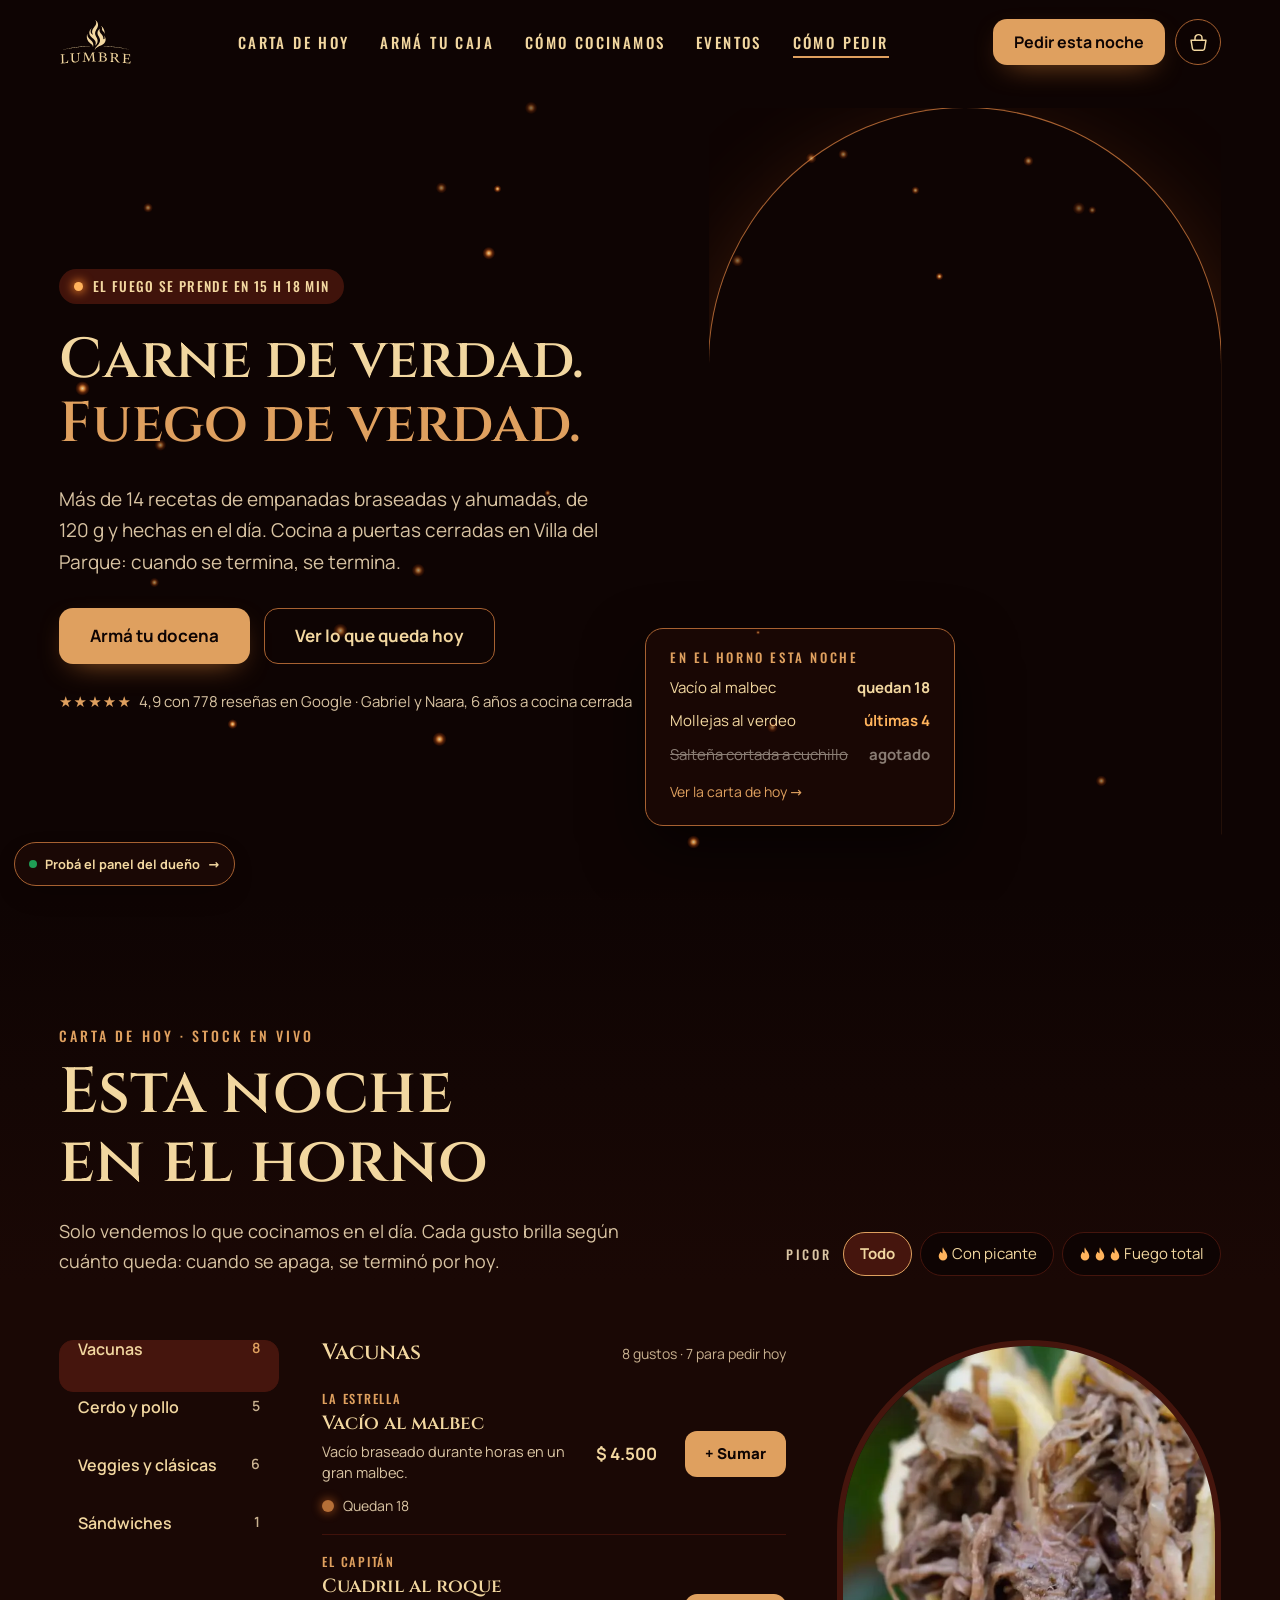
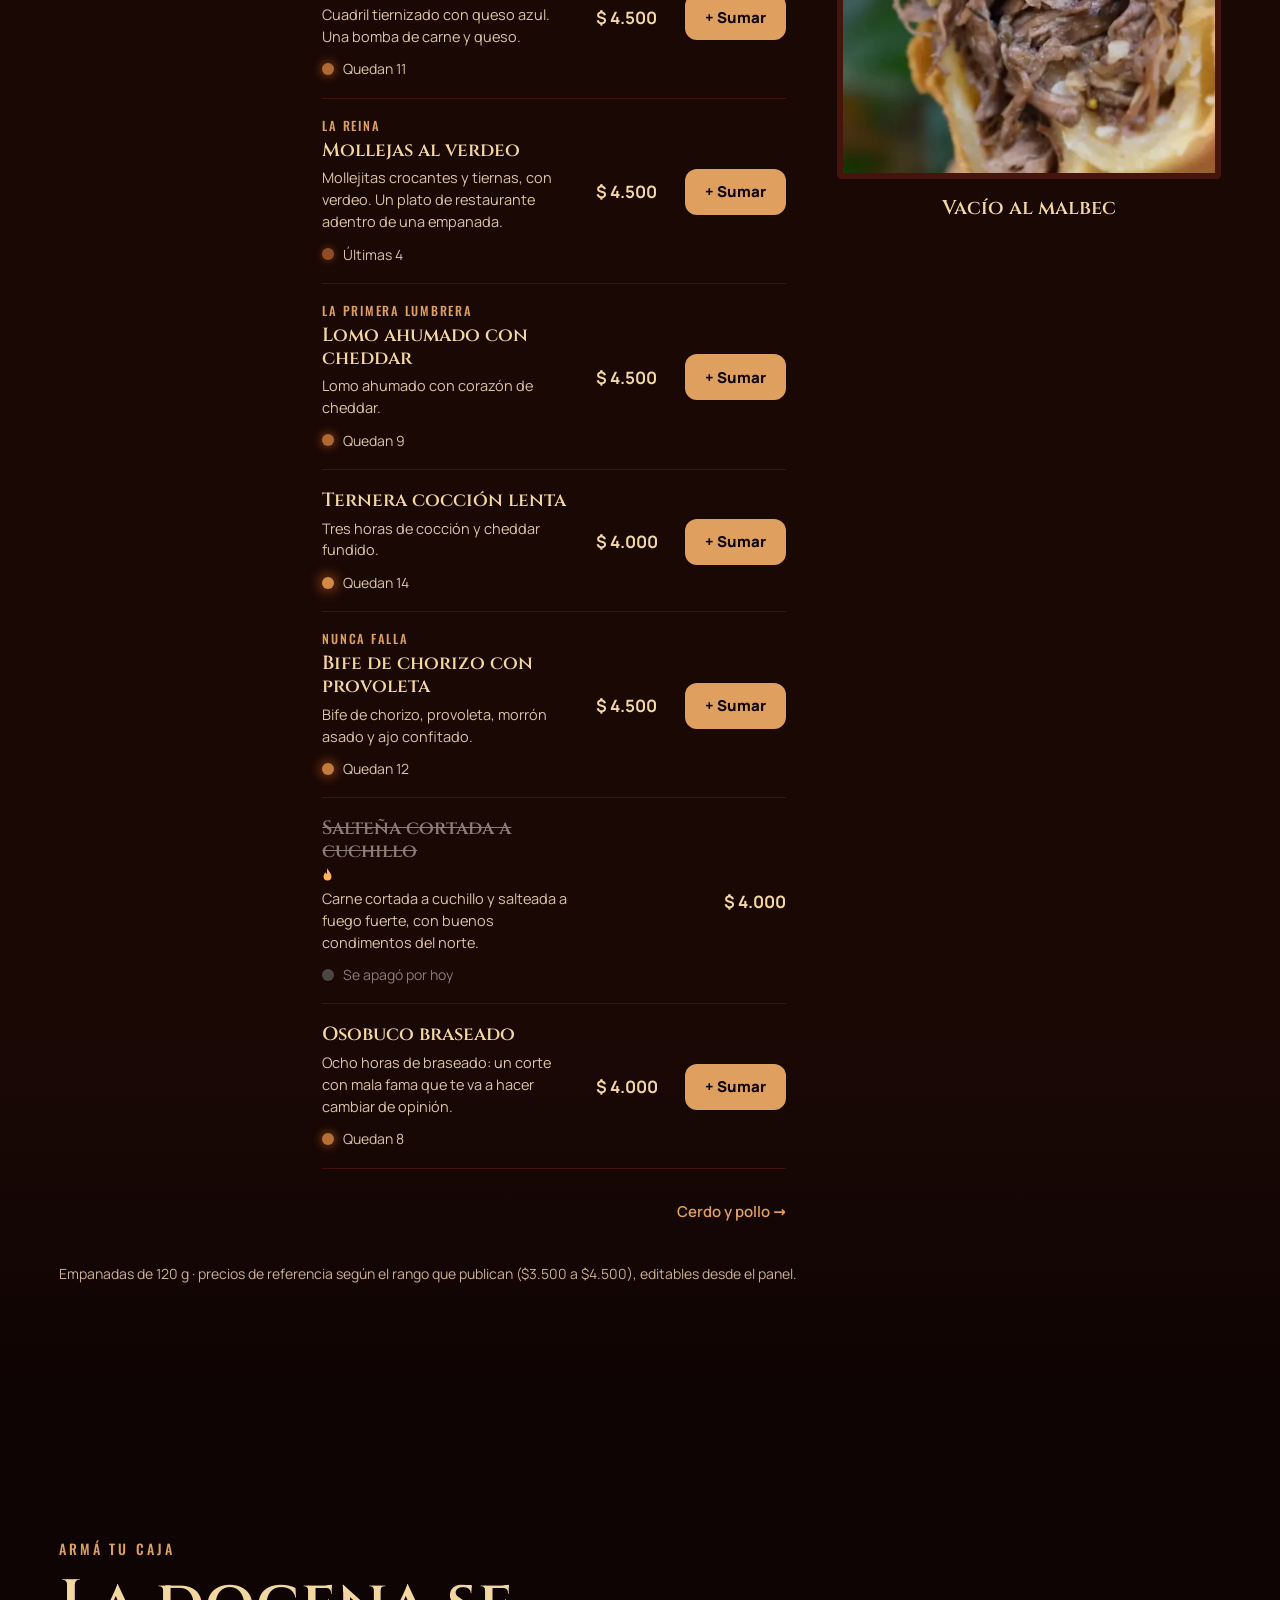
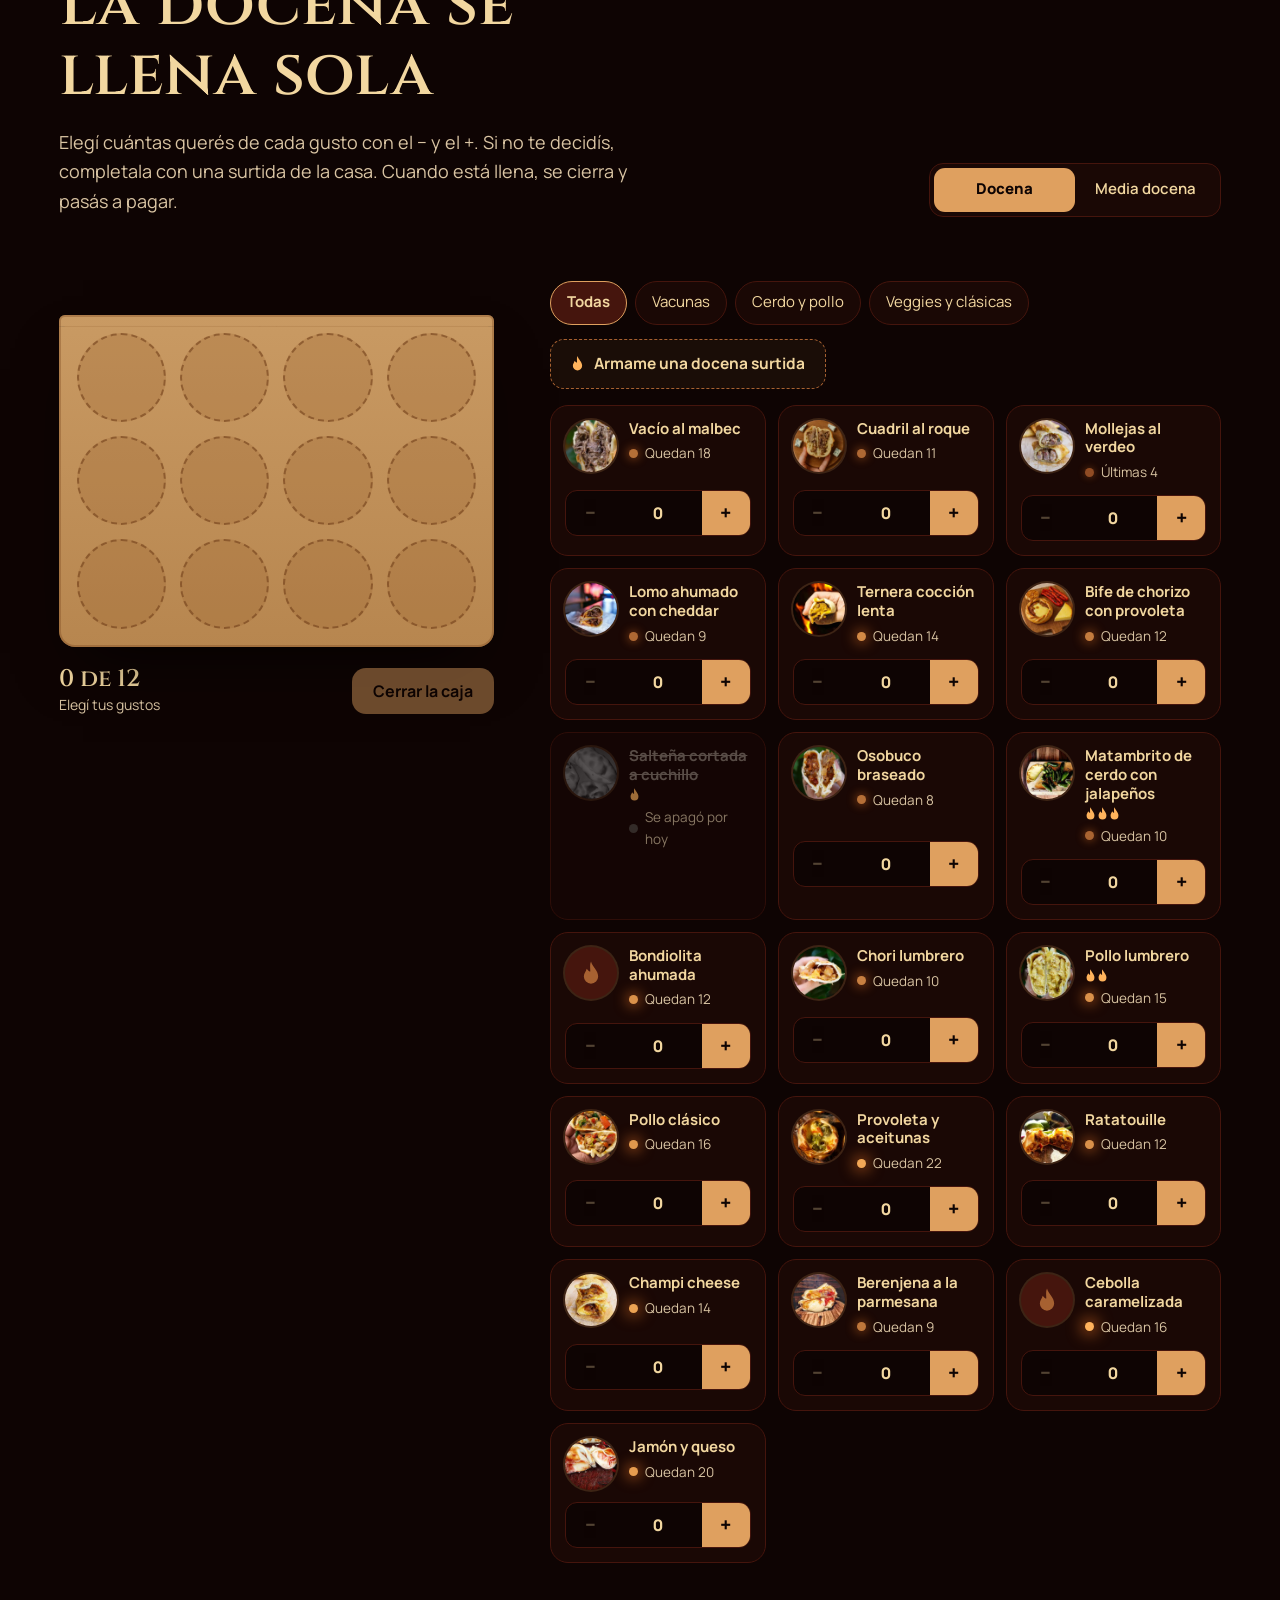
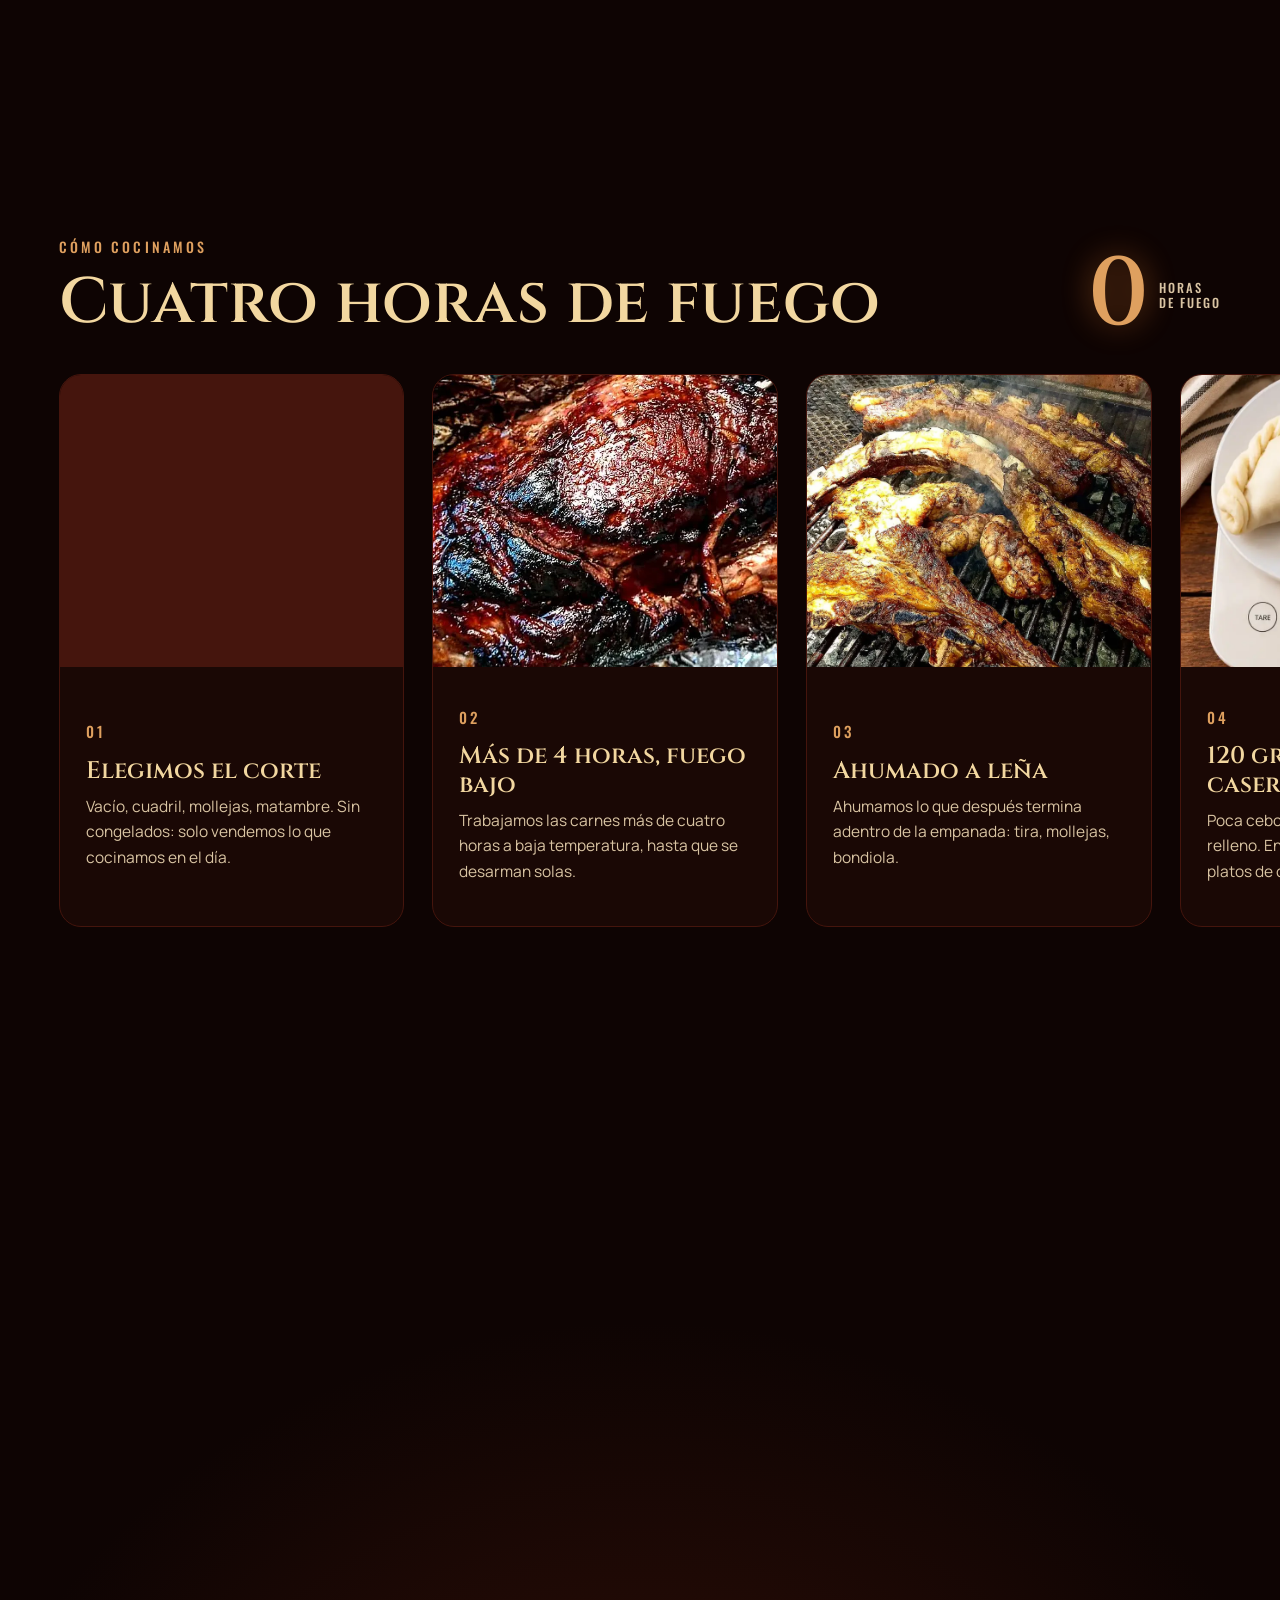
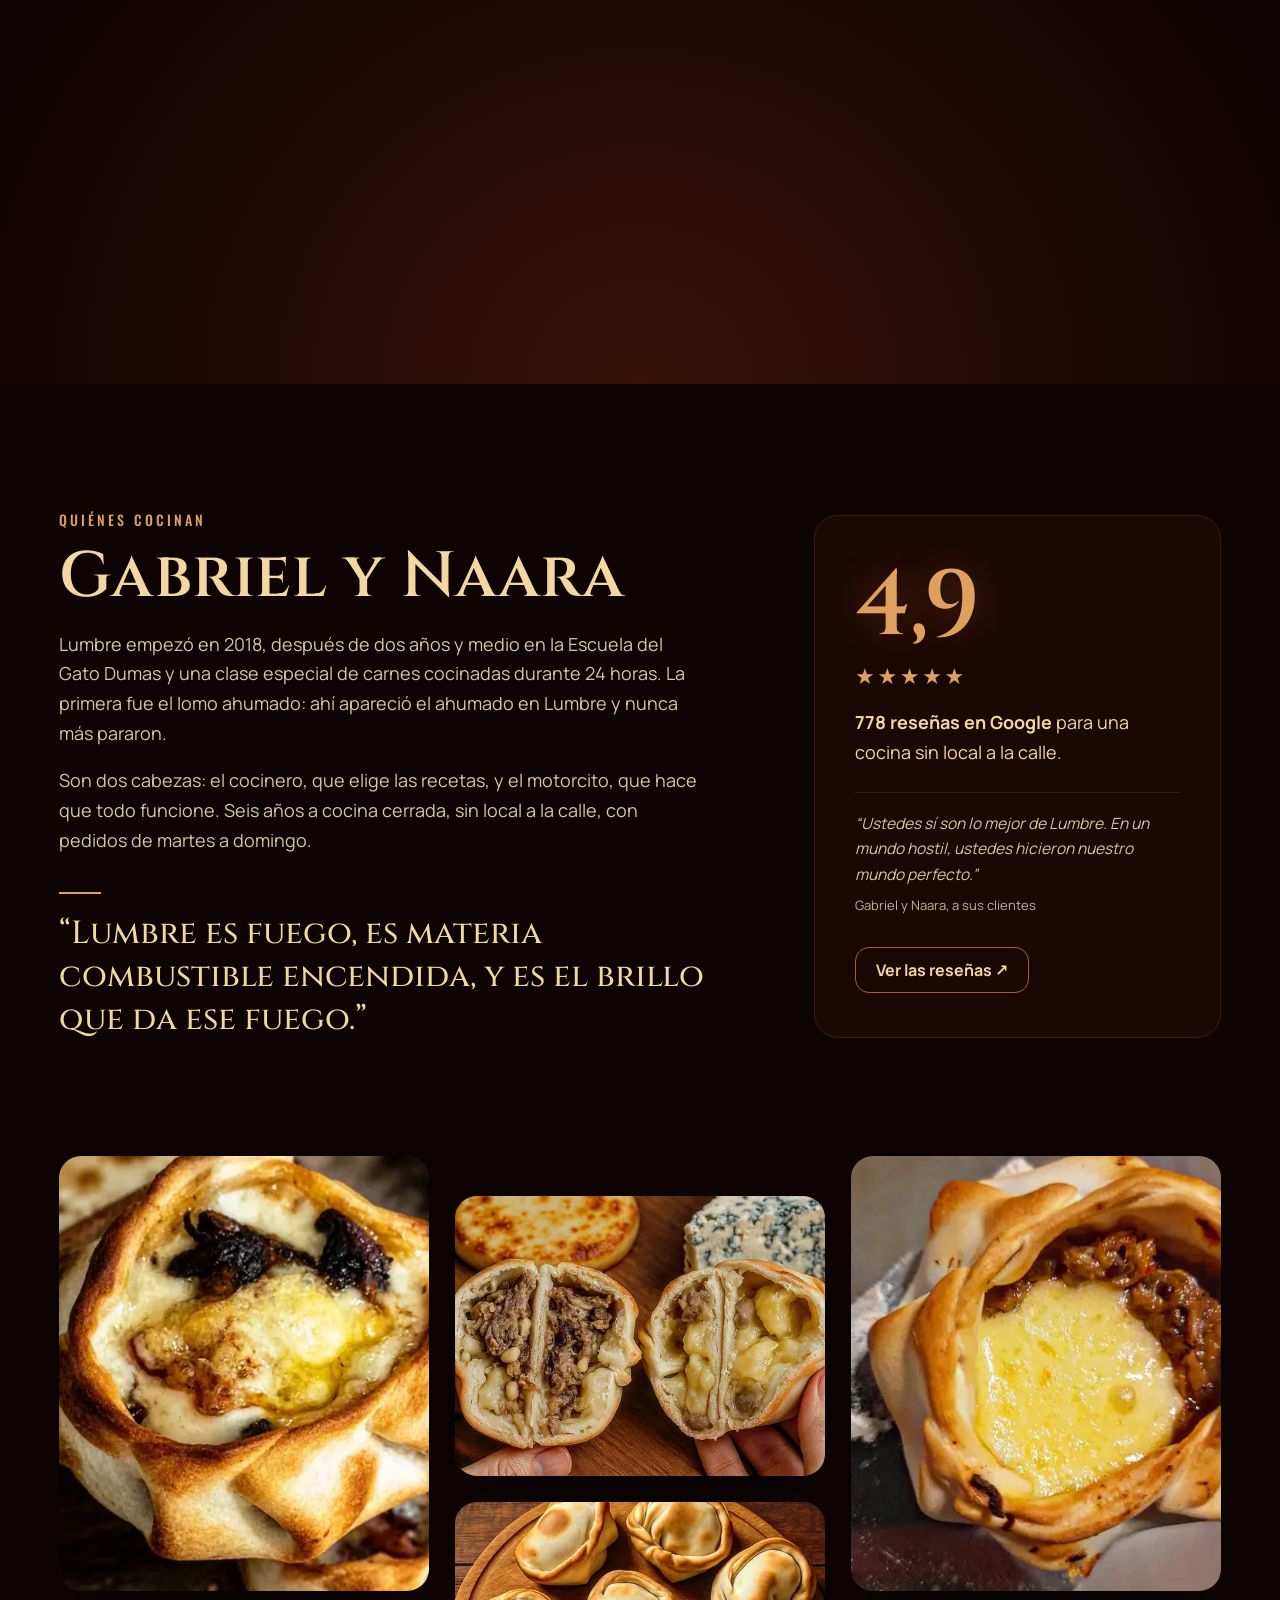
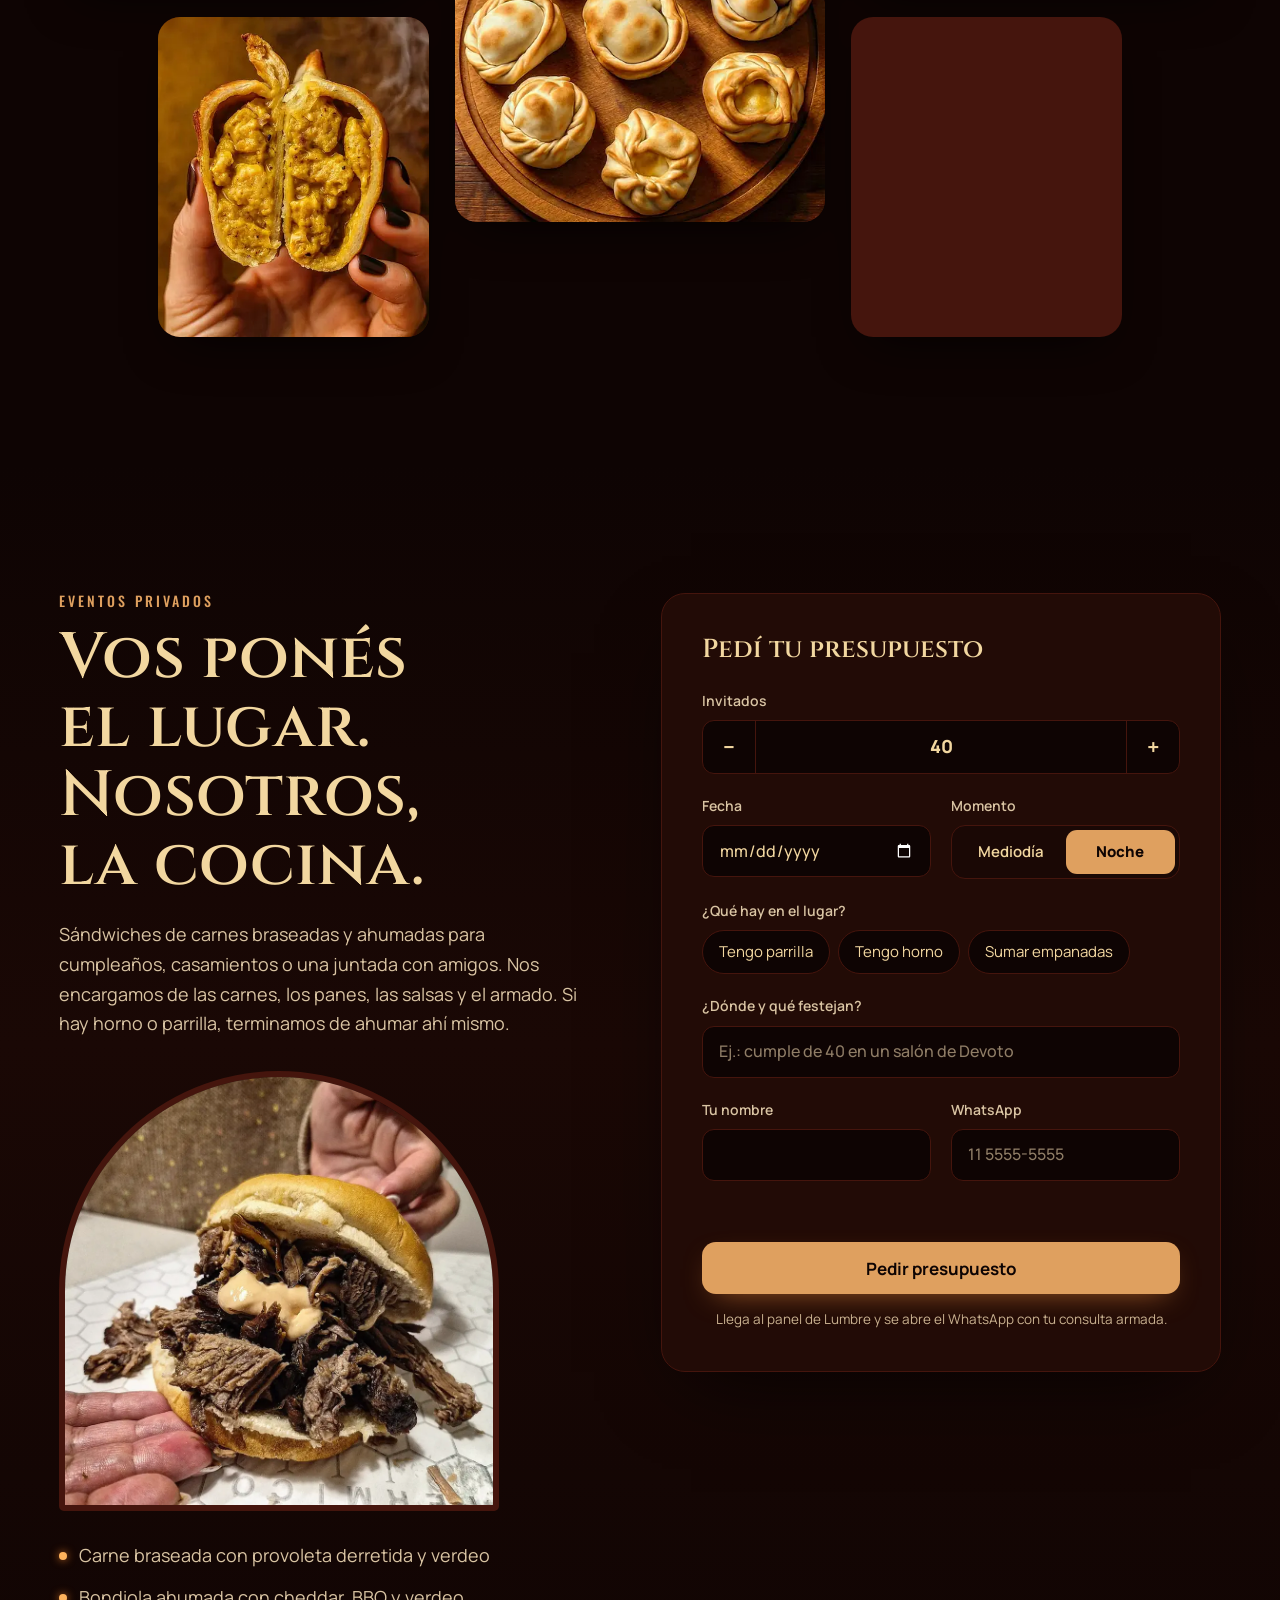
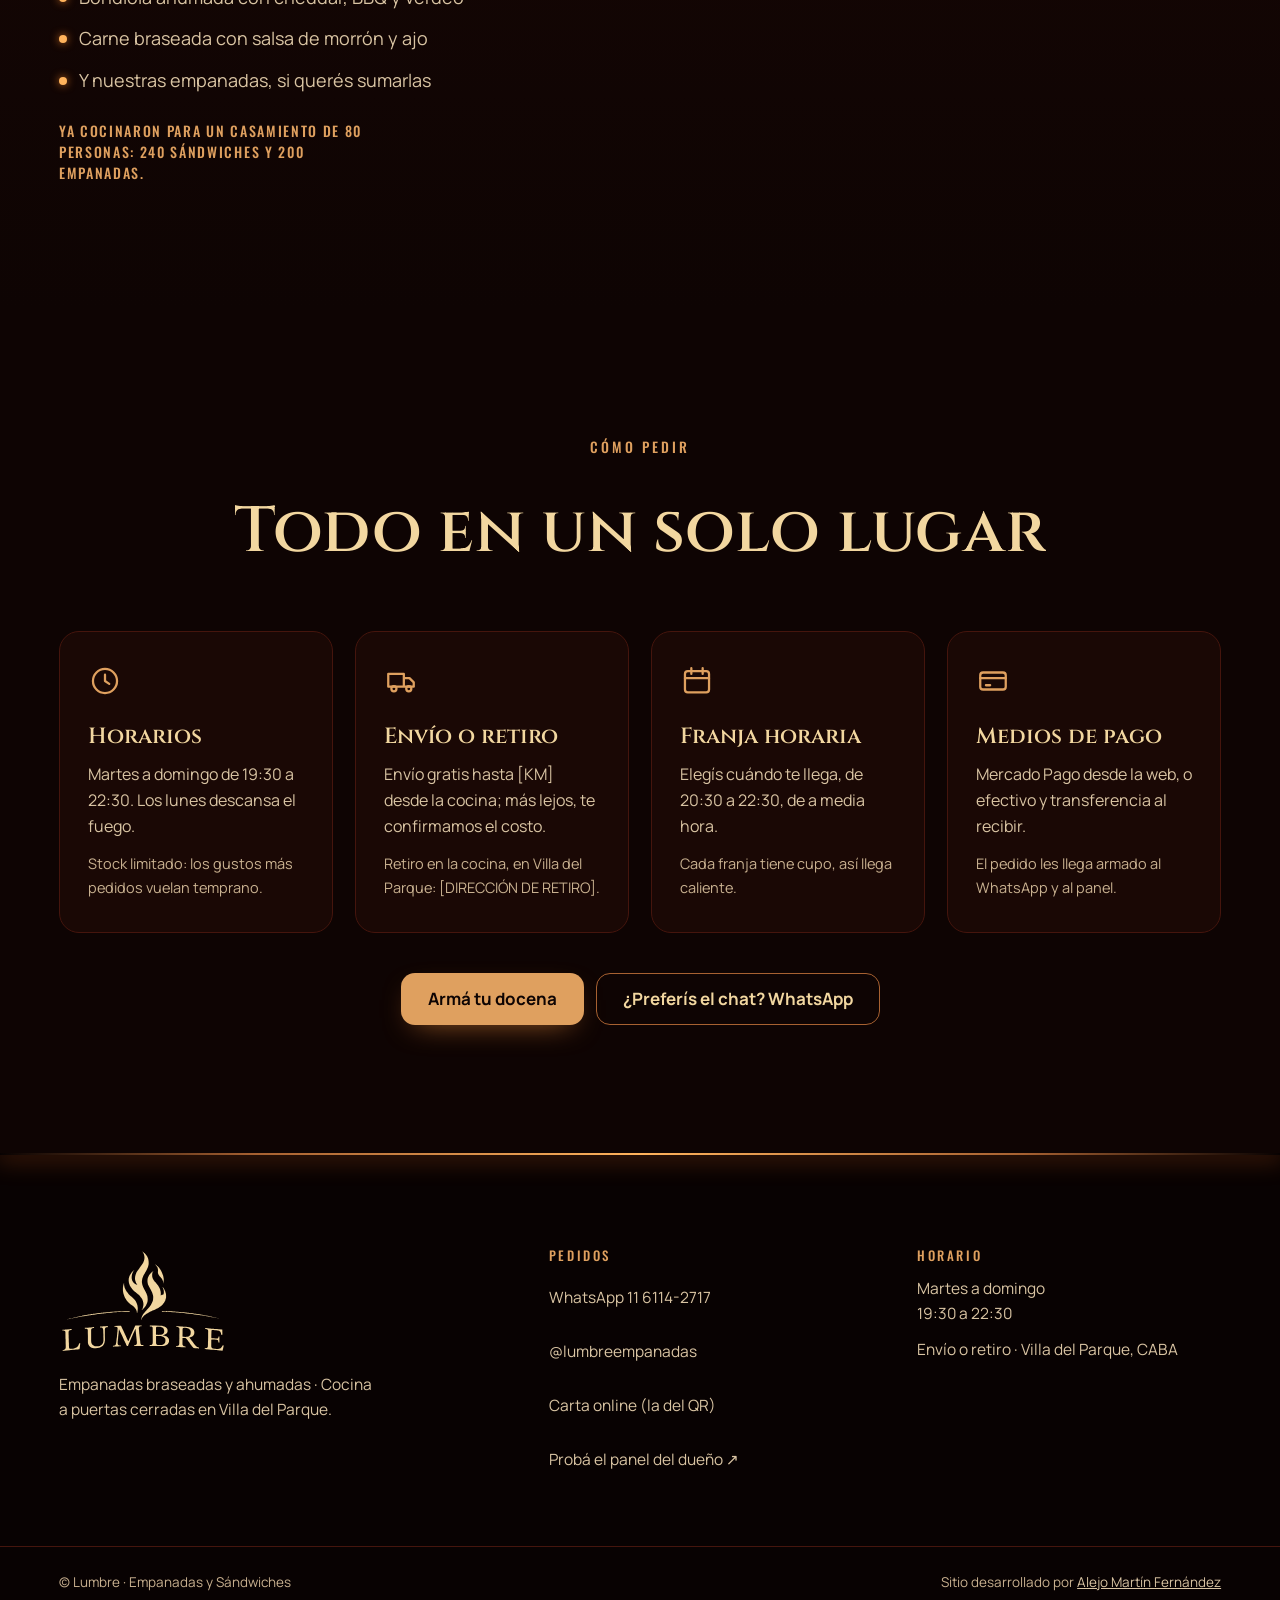
==== commit 90946008: "Armá tu caja más cómoda (− n + por gusto, caja siempre a la vista, completar surtida) y paso 05 con " ====
--- a/index.html
+++ b/index.html
@@ -29,7 +29,7 @@
 <link rel="preload" as="image" href="img/hero-celu.webp" media="(max-width: 899px)">
 <link rel="preload" as="image" imagesrcset="img/hero-desk.webp 840w, img/hero-desk-s.webp 560w" imagesizes="(min-width: 1200px) 560px, 44vw" media="(min-width: 900px)">
 <link rel="stylesheet" href="kit/kit.css?v=1">
-<link rel="stylesheet" href="css/style.css?v=1">
+<link rel="stylesheet" href="css/style.css?v=2">
 </head>
 <body>
 
@@ -152,17 +152,18 @@
 
   <!-- WOW: ARMÁ TU CAJA -->
   <section class="sec caja" id="caja">
-    <div class="wrap caja__grid">
+    <div class="wrap">
+      <header class="caja__head sec__head">
+        <p class="kicker" data-rev>Armá tu caja</p>
+        <h2 class="sec__t" data-rev><span>La docena se llena sola</span></h2>
+        <p class="sec__p" data-rev>Elegí cuántas querés de cada gusto con el − y el +. Si no te decidís, completala con una surtida de la casa. Cuando está llena, se cierra y pasás a pagar.</p>
+        <div class="seg" role="group" aria-label="Tamaño de la caja" data-rev>
+          <button type="button" class="seg__b is-on" data-cap="12" aria-pressed="true">Docena</button>
+          <button type="button" class="seg__b" data-cap="6" aria-pressed="false">Media docena</button>
+        </div>
+      </header>
+    <div class="caja__grid">
       <div class="caja__izq">
-        <header class="caja__head">
-          <p class="kicker" data-rev>Armá tu caja</p>
-          <h2 class="sec__t" data-rev><span>La docena se llena sola</span></h2>
-          <p class="sec__p" data-rev><span class="solo-touch">Tocá un gusto y vuela a la caja.</span><span class="solo-mouse">Hacé clic en un gusto o arrastralo adentro de la caja.</span> Con la caja completa, se cierra y pasás a pagar.</p>
-          <div class="seg" role="group" aria-label="Tamaño de la caja" data-rev>
-            <button type="button" class="seg__b is-on" data-cap="12" aria-pressed="true">Docena</button>
-            <button type="button" class="seg__b" data-cap="6" aria-pressed="false">Media docena</button>
-          </div>
-        </header>
         <div class="caja__box" data-caja data-rev>
           <div class="caja__tapa" aria-hidden="true"><img src="img/logo-lumbre.svg" width="800" height="495" alt=""></div>
           <div class="caja__fondo">
@@ -174,7 +175,7 @@
             </div>
           </div>
           <div class="caja__pie">
-            <p class="caja__cuenta" aria-live="polite"><b data-caja-cuenta>0 de 12</b><span data-caja-extra></span></p>
+            <p class="caja__cuenta" aria-live="polite"><b data-caja-cuenta>0 de 12</b><span data-caja-extra>Elegí tus gustos</span></p>
             <div class="caja__acc">
               <button type="button" class="btn btn--linea btn--chico" data-vaciar hidden>Vaciar</button>
               <button type="button" class="btn btn--oro btn--chico" data-kit-open="carrito" data-cerrar-caja disabled>Cerrar la caja</button>
@@ -183,9 +184,21 @@
         </div>
       </div>
       <div class="caja__der">
-        <div class="caja__filtros" role="tablist" aria-label="Gustos" data-filtros data-rev></div>
-        <ul class="bandeja" data-bandeja aria-label="Gustos para sumar a la caja"></ul>
-      </div>
+        <!-- en el celu: la caja en una tira que acompaña mientras elegís -->
+        <div class="tira" data-tira aria-live="polite">
+          <div class="tira__top">
+            <p class="tira__t"><b data-tira-cuenta>0 de 12</b><span data-tira-extra>Elegí tus gustos</span></p>
+            <button type="button" class="btn btn--oro btn--chico" data-kit-open="carrito" data-cerrar-caja disabled>Cerrar la caja</button>
+          </div>
+          <ol class="tira__huecos" data-tira-huecos aria-hidden="true"></ol>
+        </div>
+        <div class="caja__tools" data-rev>
+          <div class="caja__filtros" role="tablist" aria-label="Gustos" data-filtros></div>
+          <button type="button" class="completar" data-completar><svg aria-hidden="true"><use href="#llamita"/></svg><span data-completar-t>Completar con surtidas de la casa</span></button>
+        </div>
+        <ul class="gustos" data-bandeja aria-label="Gustos para sumar a la caja"></ul>
+      </div>
+    </div>
     </div>
   </section>
 
@@ -216,6 +229,10 @@
           <li class="paso">
             <figure class="paso__foto"><img src="img/galeria/p004.webp" width="800" height="800" alt="Una empanada cruda sobre la balanza marca 120 gramos" loading="lazy" decoding="async"></figure>
             <div class="paso__txt"><span class="paso__n">04</span><h3>120 gramos de masa casera</h3><p>Poca cebolla, mucha carne, queso y relleno. En una docena tenés doce platos de comida.</p></div>
+          </li>
+          <li class="paso paso--final">
+            <figure class="paso__foto"><img src="img/galeria/105.webp" width="900" height="900" alt="Empanada de vacío al malbec recién horneada, abierta al medio" loading="lazy" decoding="async"></figure>
+            <div class="paso__txt"><span class="paso__n">05</span><h3>Al horno, y a tu mesa</h3><p>Sale dorada, crocante y desbordando relleno. Llega caliente en la franja que elegiste.</p><a class="paso__cta" href="#caja">Armá tu docena →</a></div>
           </li>
         </ol>
       </div>
@@ -374,6 +391,6 @@
   <span class="barra-caja__ver">Ver pedido →</span>
 </button>
 
-<script type="module" src="js/main.js?v=1"></script>
+<script type="module" src="js/main.js?v=2"></script>
 </body>
 </html>
--- a/css/style.css
+++ b/css/style.css
@@ -319,27 +319,33 @@
 
 /* ---------- ARMÁ TU CAJA ---------- */
 .caja { overflow: clip; }
-.caja__grid { display: flex; flex-direction: column; gap: 40px; }
-.caja__head .sec__p { margin-bottom: 24px; }
+.caja__grid { display: flex; flex-direction: column; gap: 28px; }
+.caja__head .sec__p { margin-top: 0; }
+.caja__head { gap: 18px; }
 .seg { display: inline-grid; grid-auto-flow: column; grid-auto-columns: 1fr; padding: 4px; border-radius: 14px; background: var(--caja); border: 1px solid var(--brasa); }
 .seg__b { position: relative; min-height: 44px; padding: 0 20px; border: 0; border-radius: 11px; background: transparent; cursor: pointer; font-weight: 600; font-size: 15px; display: grid; place-items: center; touch-action: manipulation; transition: background-color .25s, color .25s; }
 .seg__b.is-on, .seg__b:has(input:checked) { background: var(--llama); color: var(--carbon); font-weight: 800; }
 .seg__b input { position: absolute; opacity: 0; inset: 0; margin: 0; cursor: pointer; }
 .seg__b:has(input:focus-visible) { outline: 3px solid var(--fuego); outline-offset: 2px; }
 
-.caja__box { position: relative; padding-top: 34px; perspective: 900px; }
+/* la caja grande (desktop) */
+.caja__box { display: none; position: relative; padding-top: 34px; perspective: 900px; }
 .caja__tapa { position: absolute; left: 0; right: 0; top: 0; height: 46px; border-radius: 14px 14px 4px 4px; background: linear-gradient(180deg, #C89A62, #B3824C); display: grid; place-items: center;
   transform-origin: 50% 100%; transform: rotateX(78deg) translateY(-6px); opacity: .9; transition: transform .7s var(--ease), opacity .4s; z-index: 2; box-shadow: 0 -6px 18px rgba(0, 0, 0, .3); }
 .caja__tapa img { height: 26px; width: auto; filter: brightness(.18) sepia(1) hue-rotate(-20deg) saturate(2); opacity: .85; }
-.caja__fondo { position: relative; padding: 14px; border-radius: 6px 6px 16px 16px; background: linear-gradient(180deg, #C99A63, #B7864F); box-shadow: inset 0 0 0 2px rgba(120, 70, 30, .35), 0 30px 60px -24px rgba(0, 0, 0, .7); }
-.caja__huecos { list-style: none; margin: 0; padding: 0; display: grid; grid-template-columns: repeat(4, minmax(0, 1fr)); gap: 10px; }
+.caja__fondo { position: relative; padding: 18px; border-radius: 6px 6px 16px 16px; background: linear-gradient(180deg, #C99A63, #B7864F); box-shadow: inset 0 0 0 2px rgba(120, 70, 30, .35), 0 30px 60px -24px rgba(0, 0, 0, .7); }
+.caja__huecos { list-style: none; margin: 0; padding: 0; display: grid; grid-template-columns: repeat(4, minmax(0, 1fr)); gap: 14px; }
 .caja__box[data-cap="6"] .caja__huecos { grid-template-columns: repeat(3, minmax(0, 1fr)); }
 .hueco { position: relative; aspect-ratio: 1; border-radius: 50%; border: 2px dashed rgba(110, 60, 25, .55); background: rgba(150, 95, 45, .25); display: grid; place-items: center; }
-.hueco button { position: absolute; inset: -2px; padding: 0; border: 0; border-radius: 50%; overflow: hidden; cursor: pointer; background: var(--brasa); box-shadow: 0 4px 10px rgba(60, 25, 5, .45); animation: cae .45s var(--ease) both; }
-.hueco button img { width: 100%; height: 100%; object-fit: cover; }
-.hueco button::after { content: "−"; position: absolute; inset: 0; display: grid; place-items: center; background: rgba(14, 4, 3, .55); color: var(--masa); font: 800 22px/1 var(--f-txt); opacity: 0; transition: opacity .2s; }
-@media (hover: hover) { .hueco button:hover::after { opacity: 1; } }
+.hueco > button, .hueco > span { position: absolute; inset: -2px; padding: 0; border: 0; border-radius: 50%; overflow: hidden; background: var(--brasa); box-shadow: 0 4px 10px rgba(60, 25, 5, .45); animation: cae .45s var(--ease) both; display: grid; place-items: center; }
+.hueco > button { cursor: pointer; }
+.hueco img { width: 100%; height: 100%; object-fit: cover; }
+.hueco svg { width: 40%; height: 50%; fill: var(--llama); }
+.hueco > button::after { content: "−"; position: absolute; inset: 0; display: grid; place-items: center; background: rgba(14, 4, 3, .55); color: var(--masa); font: 800 22px/1 var(--f-txt); opacity: 0; transition: opacity .2s; }
+@media (hover: hover) { .hueco > button:hover::after { opacity: 1; } }
 @keyframes cae { 0% { transform: scale(.4) translateY(-14px); opacity: 0; } 60% { transform: scale(1.08); opacity: 1; } 100% { transform: none; } }
+.llueve .hueco > * { animation: cae .45s var(--ease) both; }
+.llueve .hueco:nth-child(n) > * { animation-delay: calc(var(--k, 0) * 40ms); }
 .caja__box.is-llena .caja__tapa { transform: rotateX(0deg) translateY(0); opacity: 1; }
 .caja__cierre { position: absolute; inset: 0; z-index: 3; border-radius: 6px 6px 16px 16px; background: linear-gradient(180deg, #C99A63, #B07E48); box-shadow: inset 0 0 0 2px rgba(120, 70, 30, .35);
   display: flex; flex-direction: column; align-items: center; justify-content: center; gap: 14px; padding: 20px; text-align: center;
@@ -348,56 +354,86 @@
 .caja__lista { font: 600 clamp(18px, 4.6vw, 24px)/1.2 var(--f-tit); color: #3A1A0A; }
 .caja__abrir { min-height: 44px; padding: 0 18px; border-radius: 999px; border: 1.5px solid rgba(58, 26, 10, .55); background: transparent; color: #3A1A0A; font-weight: 700; font-size: 15px; cursor: pointer; }
 .caja__box.is-llena:not(.is-abierta) .caja__cierre { clip-path: inset(0 0 0 0); visibility: visible; transition: clip-path .7s var(--ease) .15s, visibility 0s; }
-.caja__box.is-llena .caja__fondo { animation: sacude .5s var(--ease) .45s; }
-@keyframes sacude { 30% { transform: translateY(3px); } 60% { transform: translateY(-2px); } }
-.caja__box.is-encima .caja__fondo { box-shadow: inset 0 0 0 3px var(--fuego), 0 0 0 6px rgba(255, 179, 92, .25), 0 30px 60px -24px rgba(0, 0, 0, .7); }
 .caja__pie { display: flex; flex-wrap: wrap; align-items: center; justify-content: space-between; gap: 14px; margin-top: 18px; }
 .caja__cuenta { margin: 0; display: flex; flex-direction: column; font-size: 14px; color: var(--masa2); }
 .caja__cuenta b { font: 600 24px/1.2 var(--f-tit); color: var(--masa); }
 .caja__acc { display: flex; gap: 10px; }
-
-.caja__filtros { display: flex; gap: 8px; overflow-x: auto; scrollbar-width: none; margin: 0 calc(-1 * var(--pad)) 16px; padding: 2px var(--pad); }
+.btn.is-late { animation: late-btn 1.6s ease-in-out infinite; }
+@keyframes late-btn { 50% { box-shadow: 0 0 0 6px rgba(223, 160, 95, .25), 0 10px 30px -14px rgba(255, 150, 60, .7); } }
+
+/* la tira (celu): la caja chiquita que acompaña mientras elegís */
+.tira { position: sticky; top: calc(var(--top) + env(safe-area-inset-top)); z-index: 6; margin: 0 calc(-1 * var(--pad)) 18px; padding: 12px var(--pad) 14px;
+  background: #1A0805; box-shadow: 0 10px 24px -12px rgba(0, 0, 0, .8); border-block: 1px solid var(--brasa); display: flex; flex-direction: column; gap: 10px; }
+.tira__top { display: flex; align-items: center; justify-content: space-between; gap: 12px; }
+.tira__t { margin: 0; display: flex; flex-direction: column; line-height: 1.2; font-size: 13.5px; color: var(--masa2); }
+.tira__t b { font: 600 20px/1.15 var(--f-tit); color: var(--masa); }
+.tira__huecos { list-style: none; margin: 0; padding: 8px; display: grid; grid-template-columns: repeat(12, minmax(0, 1fr)); gap: 4px; border-radius: 10px; background: linear-gradient(180deg, #C99A63, #B7864F); }
+.tira[data-cap="6"] .tira__huecos { grid-template-columns: repeat(6, minmax(0, 1fr)); gap: 8px; }
+.tira[data-cap="6"] .hueco { max-width: 34px; justify-self: center; width: 100%; }
+.tira__huecos .hueco { border-width: 1.5px; }
+.tira__huecos .hueco > span { box-shadow: 0 2px 4px rgba(60, 25, 5, .45); }
+.tira.festeja .tira__huecos { animation: sacude .5s var(--ease); }
+.tira.is-llena .tira__t b { color: var(--llama); }
+@keyframes sacude { 30% { transform: translateY(3px); } 60% { transform: translateY(-2px); } }
+
+.caja__tools { display: flex; flex-direction: column; gap: 14px; margin-bottom: 16px; }
+.caja__filtros { display: flex; gap: 8px; overflow-x: auto; scrollbar-width: none; margin: 0 calc(-1 * var(--pad)); padding: 2px var(--pad); }
 .caja__filtros::-webkit-scrollbar { display: none; }
-.caja__filtros button { flex: 0 0 auto; min-height: 44px; padding: 0 16px; border-radius: 999px; border: 1px solid var(--brasa); background: var(--caja); cursor: pointer; font-size: 15px; }
+.caja__filtros button { flex: 0 0 auto; min-height: 44px; padding: 0 16px; border-radius: 999px; border: 1px solid var(--brasa); background: var(--caja); cursor: pointer; font-size: 15px; touch-action: manipulation; }
 .caja__filtros button.is-on { border-color: var(--llama); background: var(--brasa); font-weight: 700; }
-.bandeja { list-style: none; margin: 0 calc(-1 * var(--pad)); padding: 4px var(--pad) 10px; display: grid; grid-auto-flow: column; grid-auto-columns: 132px; grid-template-rows: repeat(2, auto); gap: 14px;
-  overflow-x: auto; overscroll-behavior-x: contain; scroll-snap-type: x mandatory; scroll-padding-inline: var(--pad); scrollbar-width: none; }
-.bandeja::-webkit-scrollbar { display: none; }
-.bandeja li { scroll-snap-align: start; min-width: 0; }
-.ficha { width: 100%; display: flex; flex-direction: column; align-items: center; gap: 8px; padding: 12px 8px 14px; border-radius: 18px; border: 1px solid var(--brasa); background: var(--caja);
-  cursor: pointer; touch-action: manipulation; text-align: center; transition: transform .2s var(--ease), border-color .2s, background-color .2s; user-select: none; -webkit-user-select: none; }
-.ficha__img { width: 76px; height: 76px; border-radius: 50%; overflow: hidden; background: var(--brasa); box-shadow: 0 0 0 3px rgba(223, 160, 95, .18); pointer-events: none; }
-.ficha__img img { width: 100%; height: 100%; object-fit: cover; pointer-events: none; -webkit-user-drag: none; }
-.ficha__img--na { display: grid; place-items: center; } .ficha__img--na svg { width: 24px; height: 32px; fill: var(--cobre); }
-.ficha__n { font: 600 14.5px/1.25 var(--f-txt); color: var(--masa); min-height: 2.5em; display: flex; align-items: center; }
-.ficha__s { display: inline-flex; align-items: center; gap: 6px; font-size: 13px; color: var(--masa2); }
-.ficha__s .brasa { width: 9px; height: 9px; }
-.ficha__q { position: absolute; top: 8px; right: 8px; min-width: 24px; height: 24px; padding: 0 7px; border-radius: 999px; background: var(--llama); color: var(--carbon); font: 800 12px/24px var(--f-txt); }
-.ficha { position: relative; }
-.ficha:active { transform: scale(.95); }
-.ficha:disabled { cursor: not-allowed; }
-.ficha:disabled .ficha__img img { filter: grayscale(1) brightness(.55); }
-.ficha:disabled .ficha__n { color: var(--ceniza); text-decoration: line-through; }
-.ficha.is-tope { border-color: var(--fuego); }
-@media (hover: hover) { .ficha:not(:disabled):hover { border-color: var(--cobre); transform: translateY(-3px); } }
-.ficha-fantasma { position: fixed; z-index: 9500; width: 76px; height: 76px; margin: -38px 0 0 -38px; border-radius: 50%; overflow: hidden; pointer-events: none; box-shadow: 0 14px 34px rgba(0, 0, 0, .55), 0 0 0 3px var(--llama); }
-.ficha-fantasma img { width: 100%; height: 100%; object-fit: cover; }
+.completar { display: inline-flex; align-items: center; justify-content: center; gap: 10px; min-height: 50px; padding: 0 20px; border-radius: 14px; border: 1.5px dashed var(--cobre); background: rgba(223, 160, 95, .06);
+  color: var(--masa); font-weight: 700; font-size: 15.5px; cursor: pointer; touch-action: manipulation; transition: border-color .2s, background-color .2s, transform .15s; }
+.completar svg { width: 13px; height: 17px; fill: var(--fuego); flex: none; }
+.completar:active { transform: scale(.98); }
+@media (hover: hover) { .completar:hover { border-color: var(--llama); background: rgba(223, 160, 95, .12); } }
+
+/* lista de gustos con − n + */
+.gustos { list-style: none; margin: 0; padding: 0; display: grid; grid-template-columns: minmax(0, 1fr); gap: 10px; }
+.gusto { display: grid; grid-template-columns: 60px minmax(0, 1fr) auto; align-items: center; gap: 14px; padding: 10px 12px 10px 10px; border-radius: 18px; background: var(--caja); border: 1px solid var(--brasa);
+  transition: border-color .25s, background-color .25s; animation: kit-up .45s var(--ease) both; animation-delay: calc(var(--i, 0) * 35ms); }
+.gusto.is-elegido { border-color: var(--llama); background: #26100A; }
+.gusto__img { width: 60px; height: 60px; padding: 0; border: 0; border-radius: 50%; overflow: hidden; background: var(--brasa); cursor: pointer; touch-action: manipulation; box-shadow: 0 0 0 2px rgba(223, 160, 95, .18); }
+.gusto__img img { width: 100%; height: 100%; object-fit: cover; pointer-events: none; }
+.gusto__img--na { display: grid; place-items: center; } .gusto__img--na svg { width: 20px; height: 26px; fill: var(--cobre); }
+.gusto__txt { min-width: 0; display: flex; flex-direction: column; gap: 4px; }
+.gusto__n { font: 700 15.5px/1.25 var(--f-txt); color: var(--masa); display: flex; flex-wrap: wrap; align-items: center; gap: 2px 8px; }
+.gusto__s { display: inline-flex; align-items: center; gap: 7px; font-size: 13.5px; color: var(--masa2); }
+.gusto__s .brasa { width: 9px; height: 9px; }
+.gusto__paso { display: grid; grid-template-columns: 44px 30px 44px; align-items: center; border-radius: 12px; background: var(--carbon); border: 1px solid var(--brasa); overflow: hidden; }
+.gusto__paso button { height: 44px; border: 0; background: transparent; color: var(--masa); font: 800 20px/1 var(--f-txt); cursor: pointer; touch-action: manipulation; transition: background-color .15s; }
+.gusto__paso [data-mas] { background: var(--llama); color: var(--carbon); }
+.gusto__paso button:disabled { opacity: .3; cursor: not-allowed; }
+.gusto__paso [data-mas]:disabled { background: transparent; color: var(--masa); }
+.gusto__paso output { text-align: center; font: 800 16px/1 var(--f-txt); font-variant-numeric: tabular-nums; }
+.gusto.is-elegido .gusto__paso { border-color: var(--llama); }
+.gusto.is-off { opacity: .6; }
+.gusto.is-off .gusto__img img { filter: grayscale(1) brightness(.6); }
+.gusto.is-off .gusto__n { text-decoration: line-through; color: var(--ceniza); }
+.gusto__off { font-size: 13px; color: var(--ceniza); white-space: nowrap; }
+@media (hover: hover) { .gusto__paso button:not(:disabled):hover { filter: brightness(1.12); background-color: rgba(223, 160, 95, .12); } .gusto__paso [data-mas]:not(:disabled):hover { background: #ECB675; } .gusto:not(.is-off):hover { border-color: var(--cobre); } }
 .ficha-vuelo { position: fixed; z-index: 9500; border-radius: 50%; overflow: hidden; pointer-events: none; transition: transform .55s cubic-bezier(.5, -.25, .6, 1), opacity .55s; box-shadow: 0 8px 20px rgba(0, 0, 0, .45); }
 .ficha-vuelo img { width: 100%; height: 100%; object-fit: cover; }
-.arrastrando, .arrastrando * { cursor: grabbing !important; user-select: none; }
+@media (max-width: 899px) { html.en-caja .barra-caja { opacity: 0; pointer-events: none; transform: translateY(20px); transition: opacity .25s, transform .25s; } html.en-caja .kit-demo-pill { opacity: 0; pointer-events: none; } }
 
 @media (min-width: 900px) {
-  .caja__grid { display: grid; grid-template-columns: minmax(0, 1fr) minmax(0, 1.05fr); gap: clamp(40px, 5vw, 88px); align-items: start; }
-  .caja__izq { position: sticky; top: calc(var(--top) + 32px); }
-  .caja__box { max-width: 520px; }
-  .caja__fondo { padding: 18px; }
-  .caja__huecos { gap: 14px; }
-  .caja__filtros { margin: 0 0 18px; padding: 2px 0; flex-wrap: wrap; overflow: visible; }
-  .bandeja { margin: 0; padding: 0; grid-auto-flow: row; grid-template-rows: none; grid-template-columns: repeat(auto-fill, minmax(128px, 1fr)); gap: 12px; overflow: visible; }
-  .ficha { cursor: grab; padding: 12px 6px 12px; gap: 6px; }
-  .ficha__img { width: 72px; height: 72px; }
-  .ficha__n { font-size: 13.5px; }
-}
+  .caja__head { display: grid; grid-template-columns: minmax(0, 1fr) auto; column-gap: 48px; row-gap: 0; align-items: end; }
+  .caja__head > :not(.seg) { grid-column: 1; }
+  .caja__head .sec__p { margin-top: 18px; }
+  .caja__head .seg { grid-column: 2; grid-row: 1 / span 3; align-self: end; }
+  .caja__grid { display: grid; grid-template-columns: clamp(340px, 34vw, 440px) minmax(0, 1fr); gap: clamp(36px, 4.4vw, 72px); align-items: start; }
+  .caja__izq { position: sticky; top: calc(var(--top) + 24px); }
+  .caja__box { display: block; }
+  .tira { display: none; }
+  .caja__tools { flex-direction: row; align-items: center; justify-content: space-between; flex-wrap: wrap; }
+  .caja__filtros { margin: 0; padding: 0; flex-wrap: wrap; overflow: visible; }
+  .gustos { grid-template-columns: repeat(2, minmax(0, 1fr)); gap: 12px; }
+  .gusto { grid-template-columns: 52px minmax(0, 1fr); grid-template-rows: auto auto; row-gap: 12px; column-gap: 12px; padding: 14px; align-items: start; }
+  .gusto__img { width: 52px; height: 52px; }
+  .gusto__paso { grid-column: 1 / -1; grid-template-columns: 48px minmax(0, 1fr) 48px; }
+  .gusto__n { font-size: 15px; }
+}
+@media (min-width: 1180px) { .gustos { grid-template-columns: repeat(3, minmax(0, 1fr)); } }
+@media (min-width: 900px) and (max-height: 760px) { .caja__box { max-width: 360px; } }
 
 /* ---------- CUATRO HORAS DE FUEGO ---------- */
 .fuego { position: relative; padding-block: var(--aire); background: radial-gradient(80% 50% at 50% 100%, rgba(90, 28, 12, .55), transparent 70%), var(--carbon); }
@@ -416,6 +452,9 @@
 .paso__n { font: 600 15px/1 var(--f-eti); letter-spacing: .2em; color: var(--llama); }
 .paso h3 { margin: 10px 0 8px; font: 600 22px/1.2 var(--f-tit); }
 .paso p { margin: 0; font-size: 15.5px; color: var(--masa2); }
+.paso__cta { display: inline-flex; align-items: center; min-height: 44px; margin-top: 8px; color: var(--llama); font-weight: 700; text-decoration: none; }
+.paso__cta:hover { text-decoration: underline; }
+.paso--final { border-color: var(--cobre); box-shadow: 0 0 60px -20px rgba(255, 130, 40, .45); }
 @media (min-width: 900px) {
   .fuego { padding: 0; height: var(--alto-fuego, 260vh); }
   .fuego__sticky { position: sticky; top: 0; height: 100vh; display: flex; flex-direction: column; justify-content: center; overflow: hidden; padding-top: var(--top); }
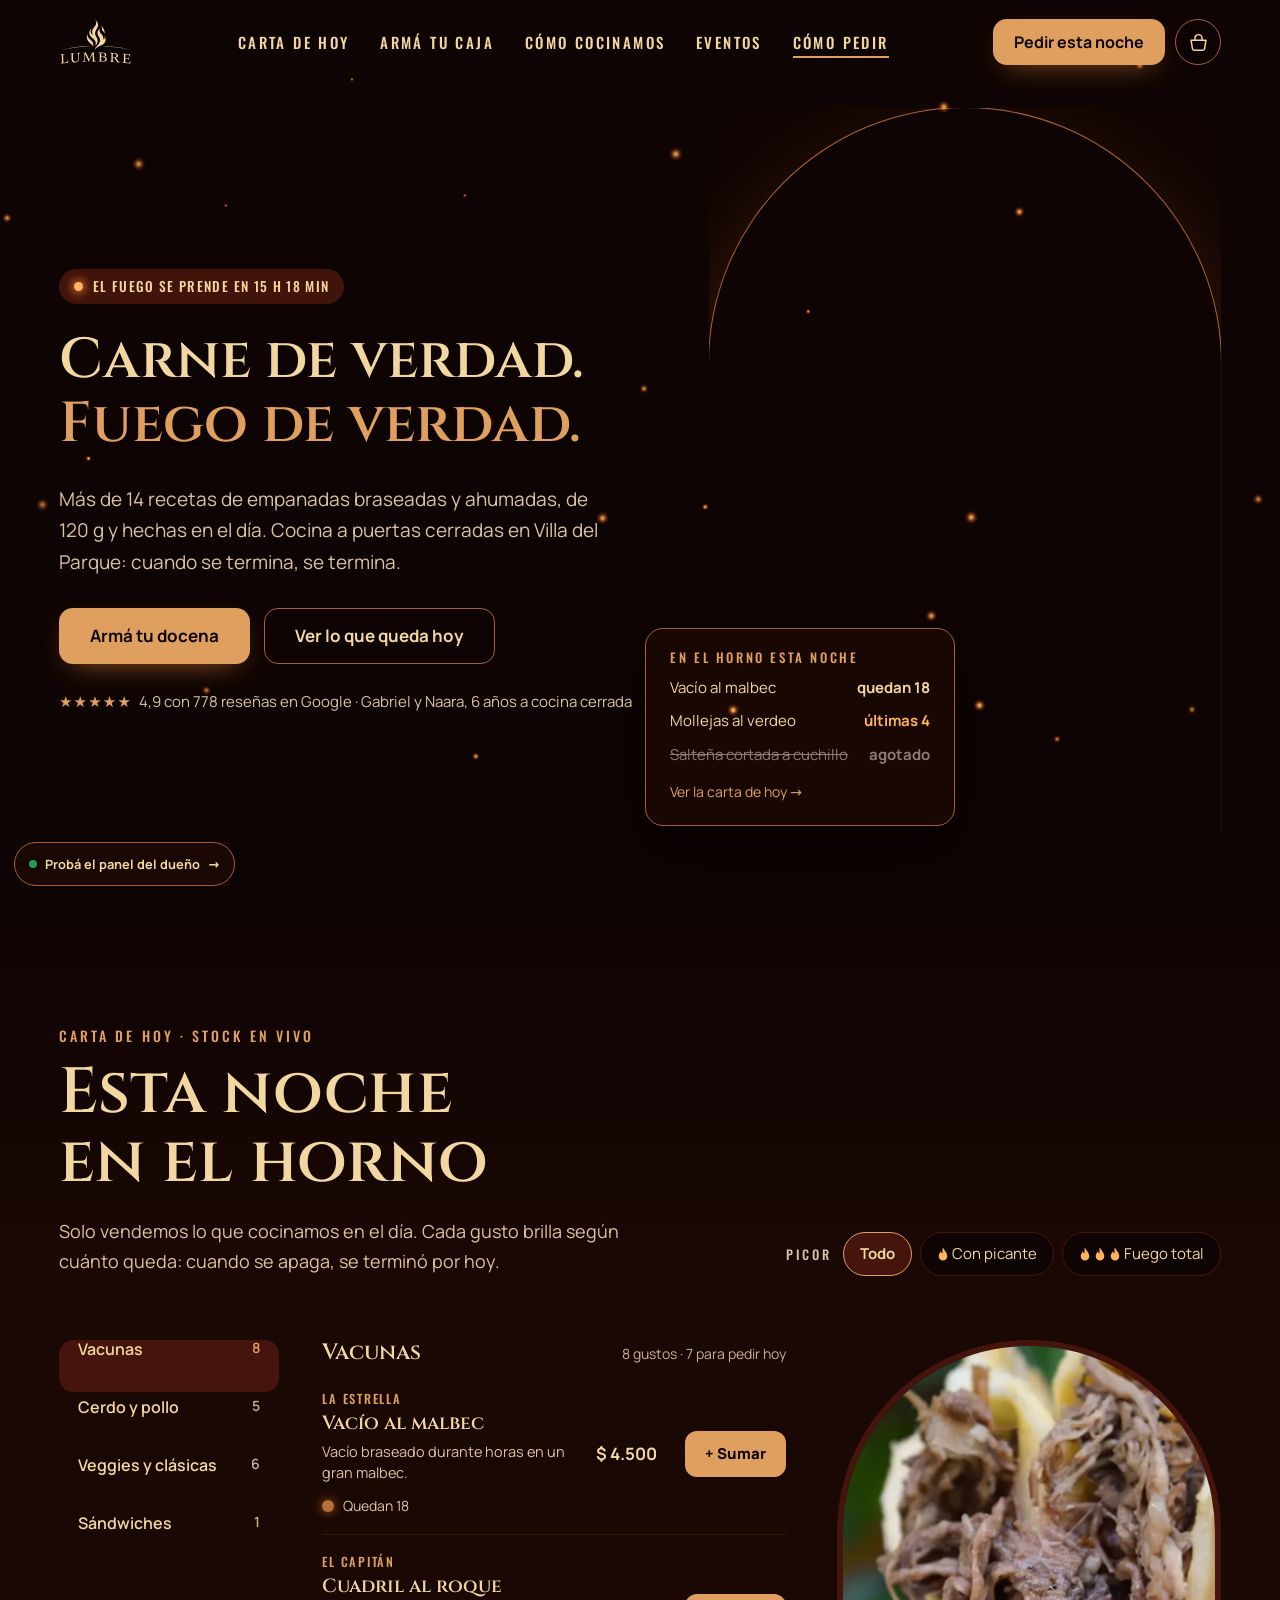
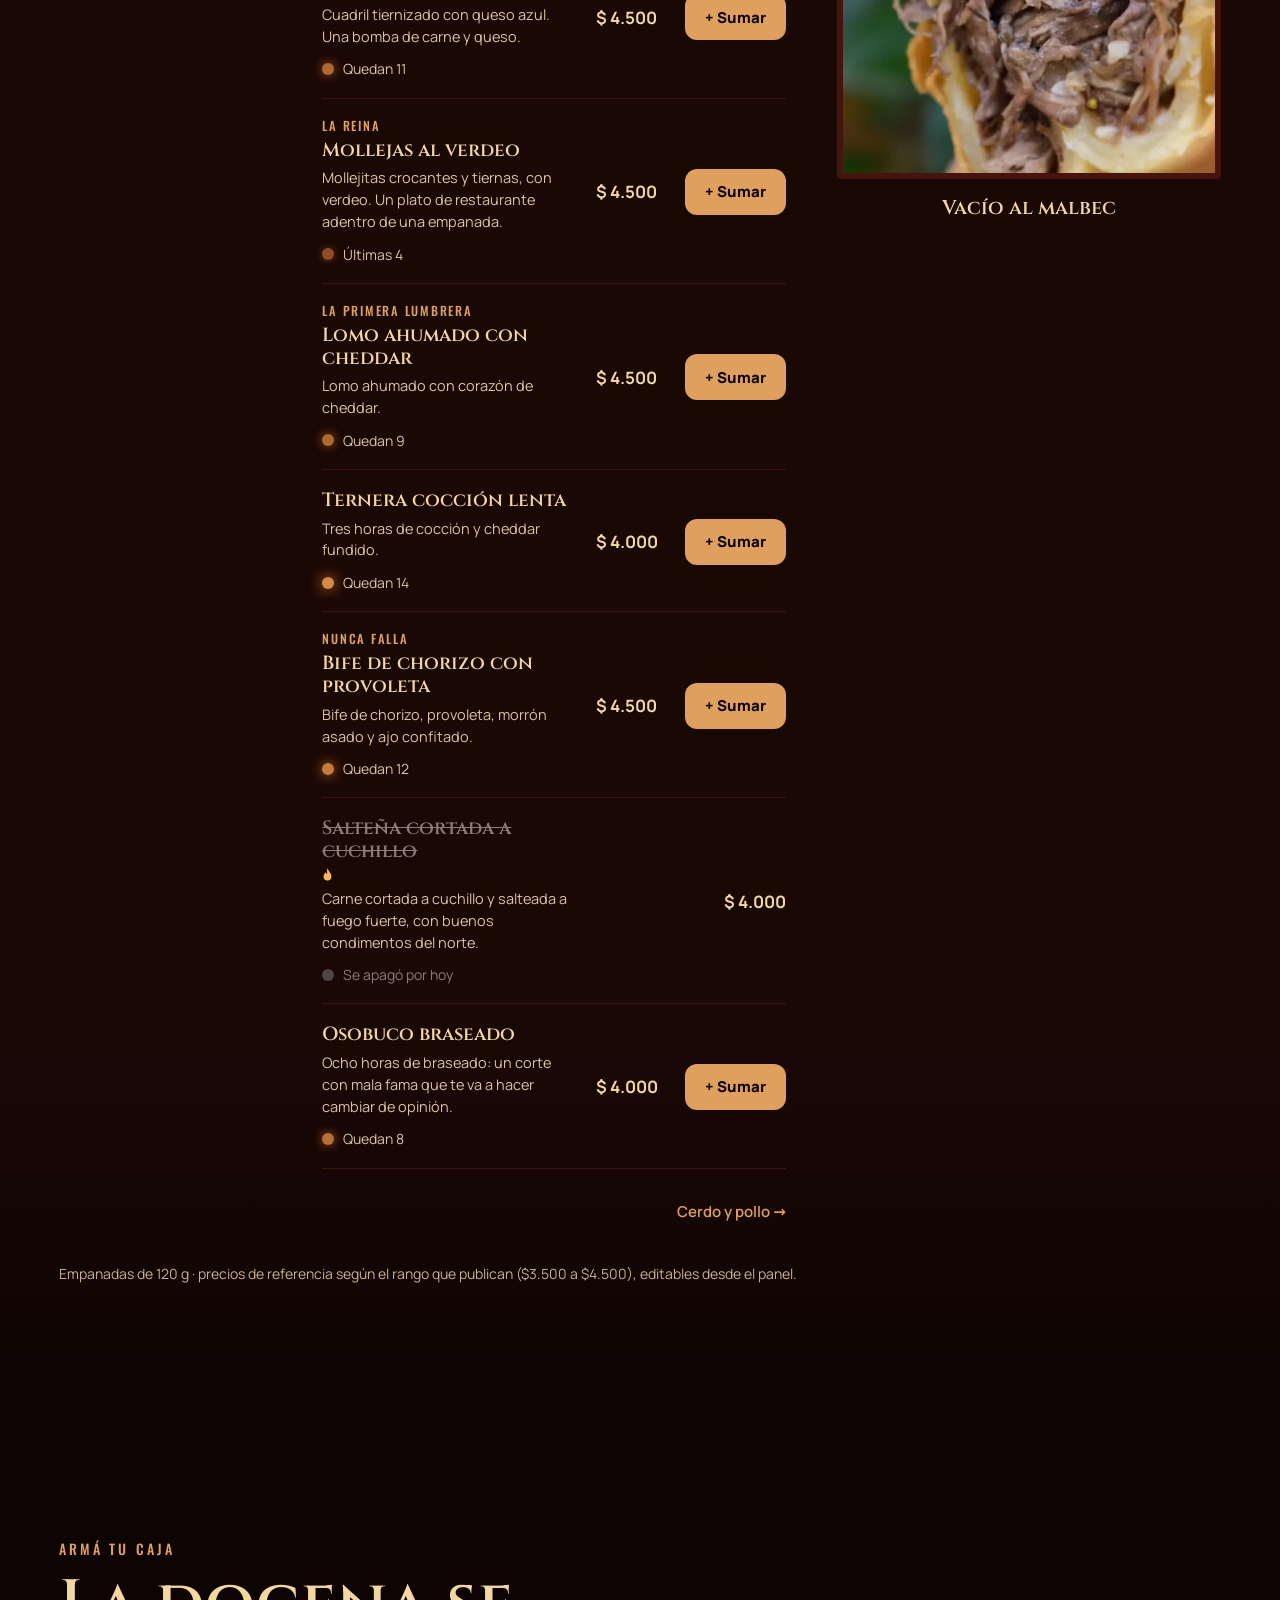
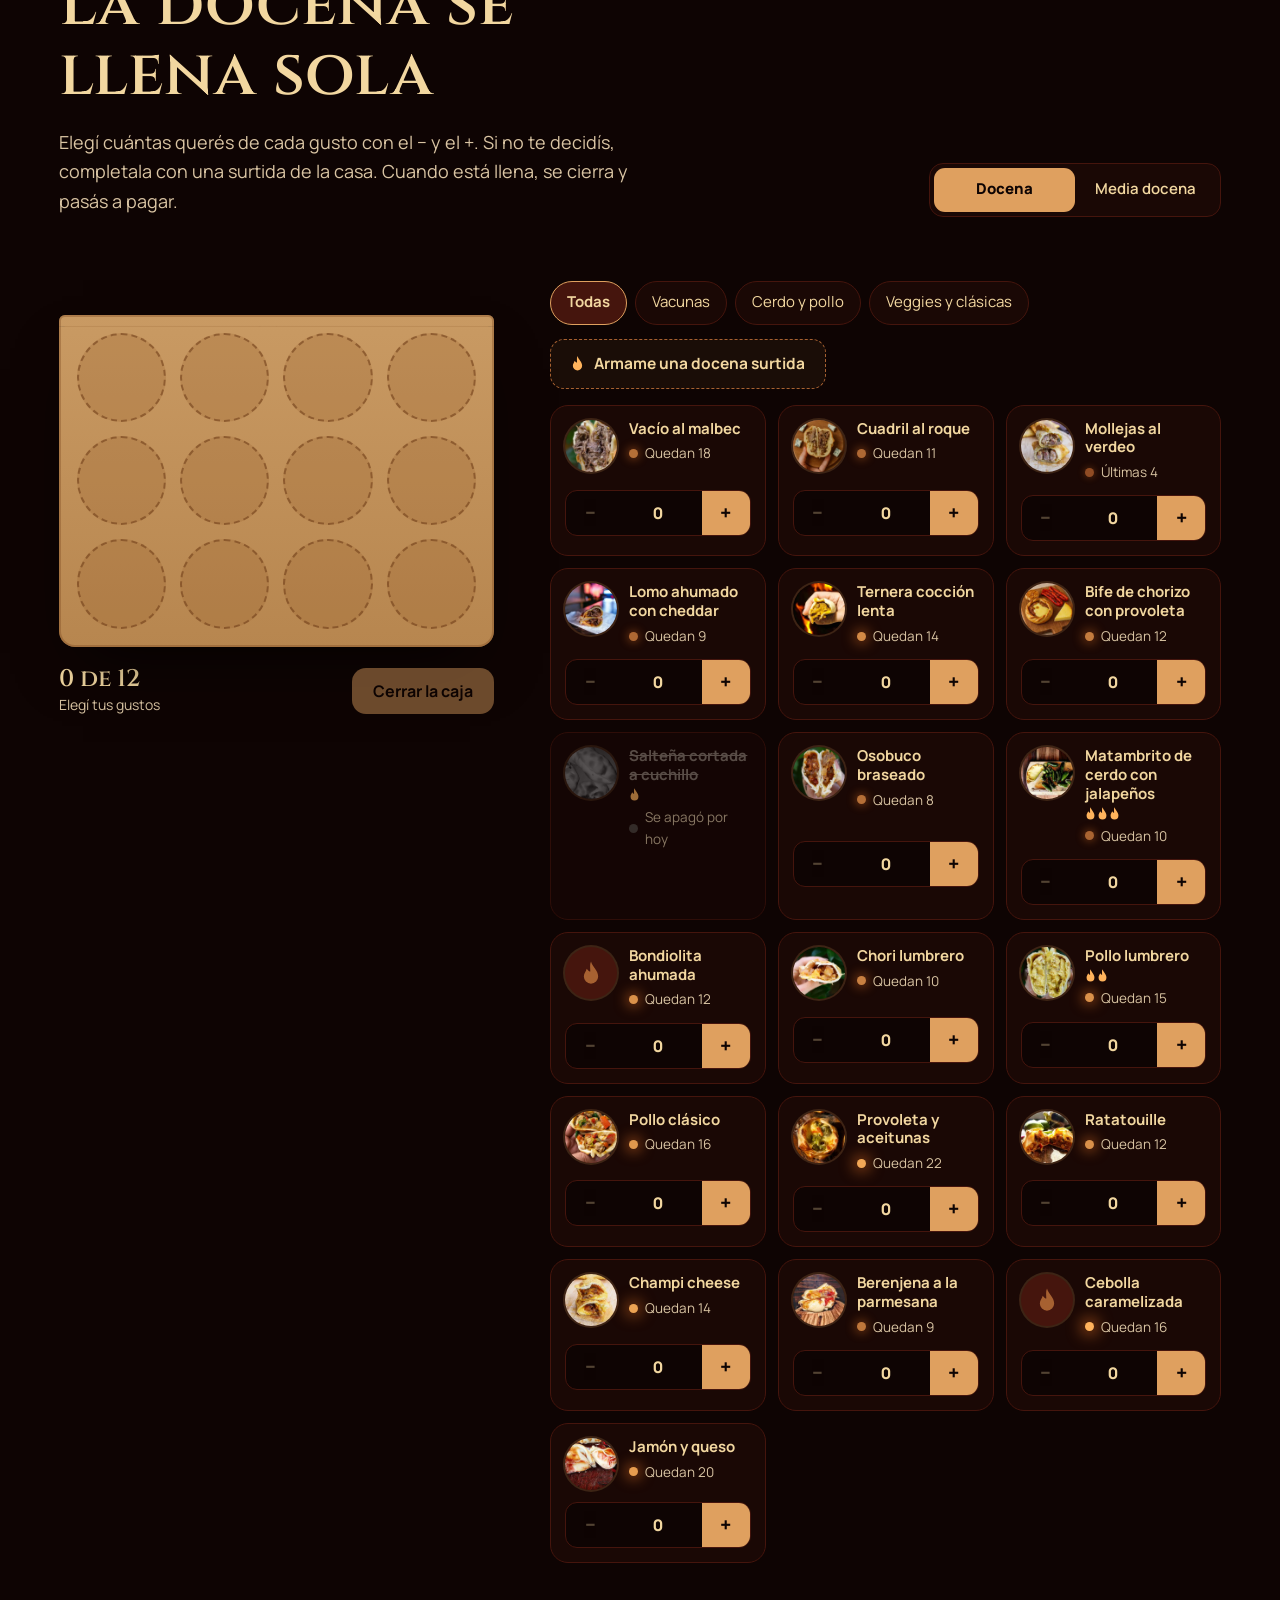
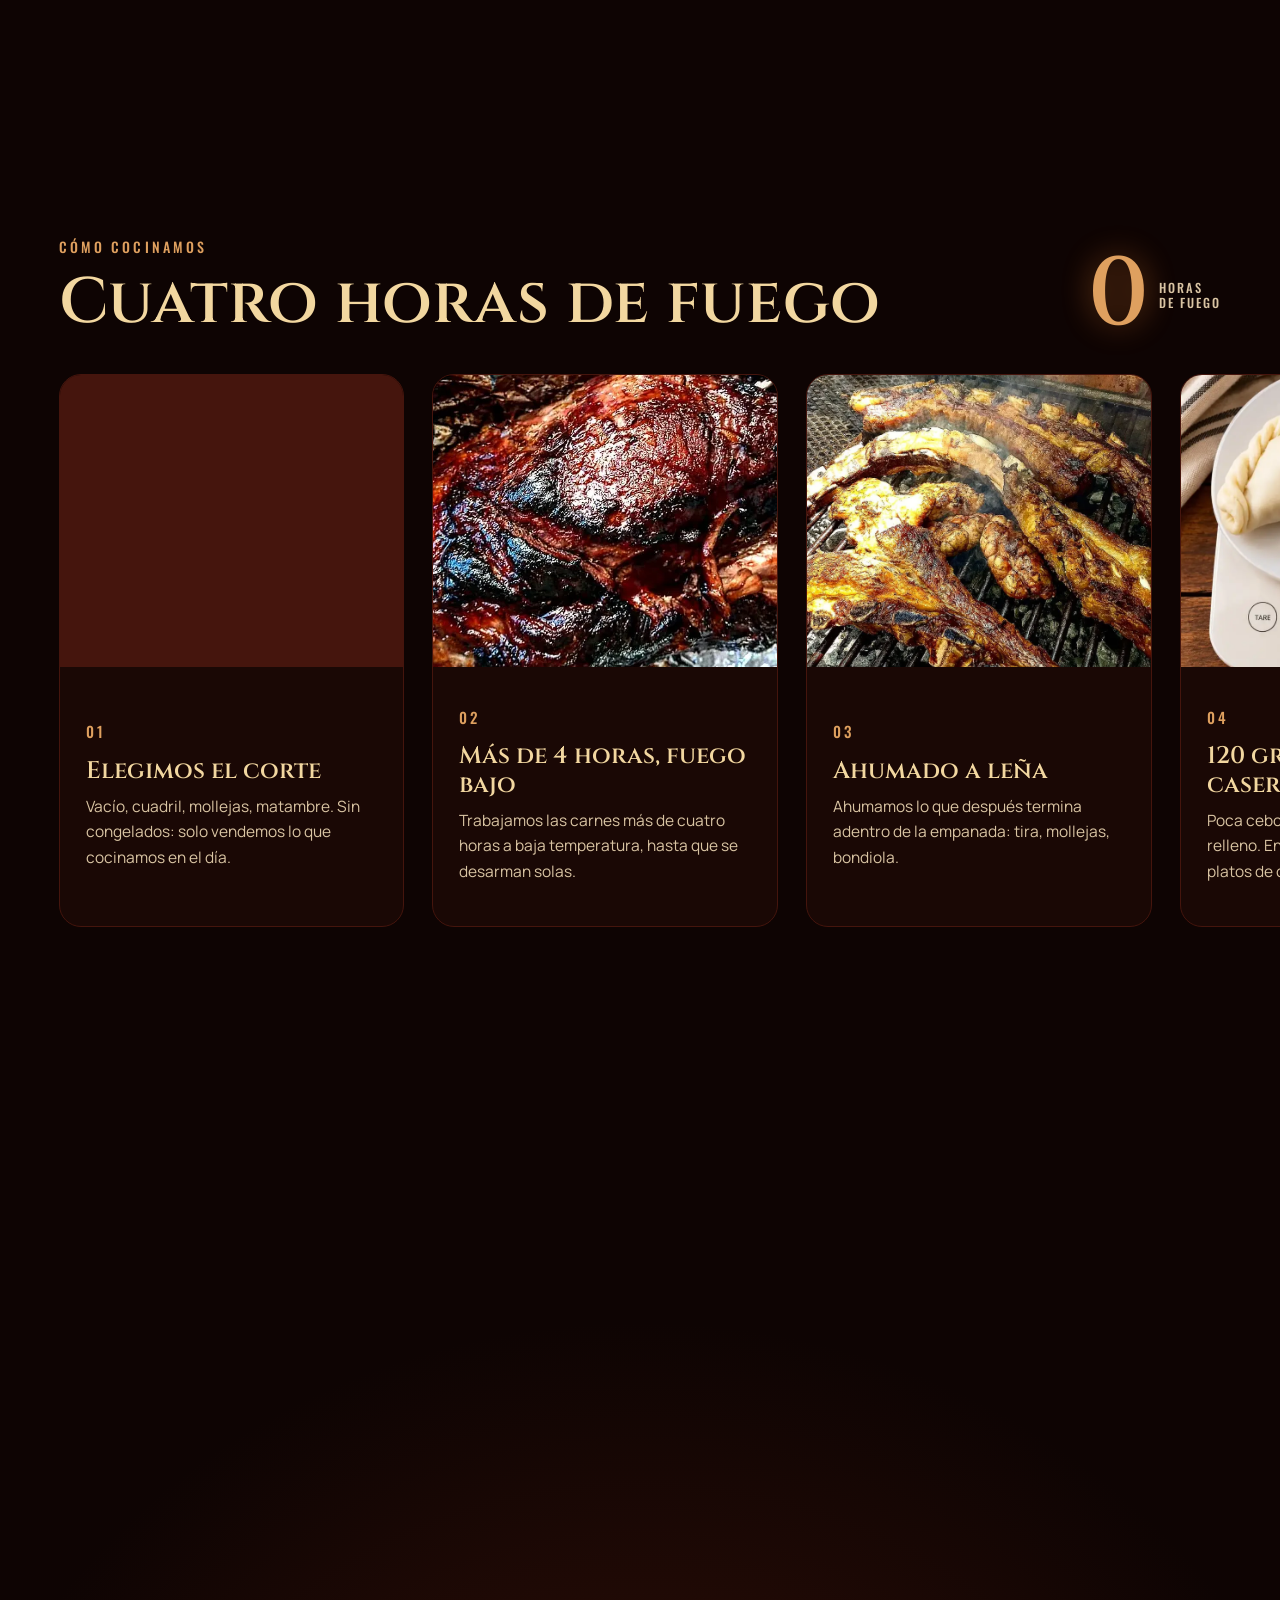
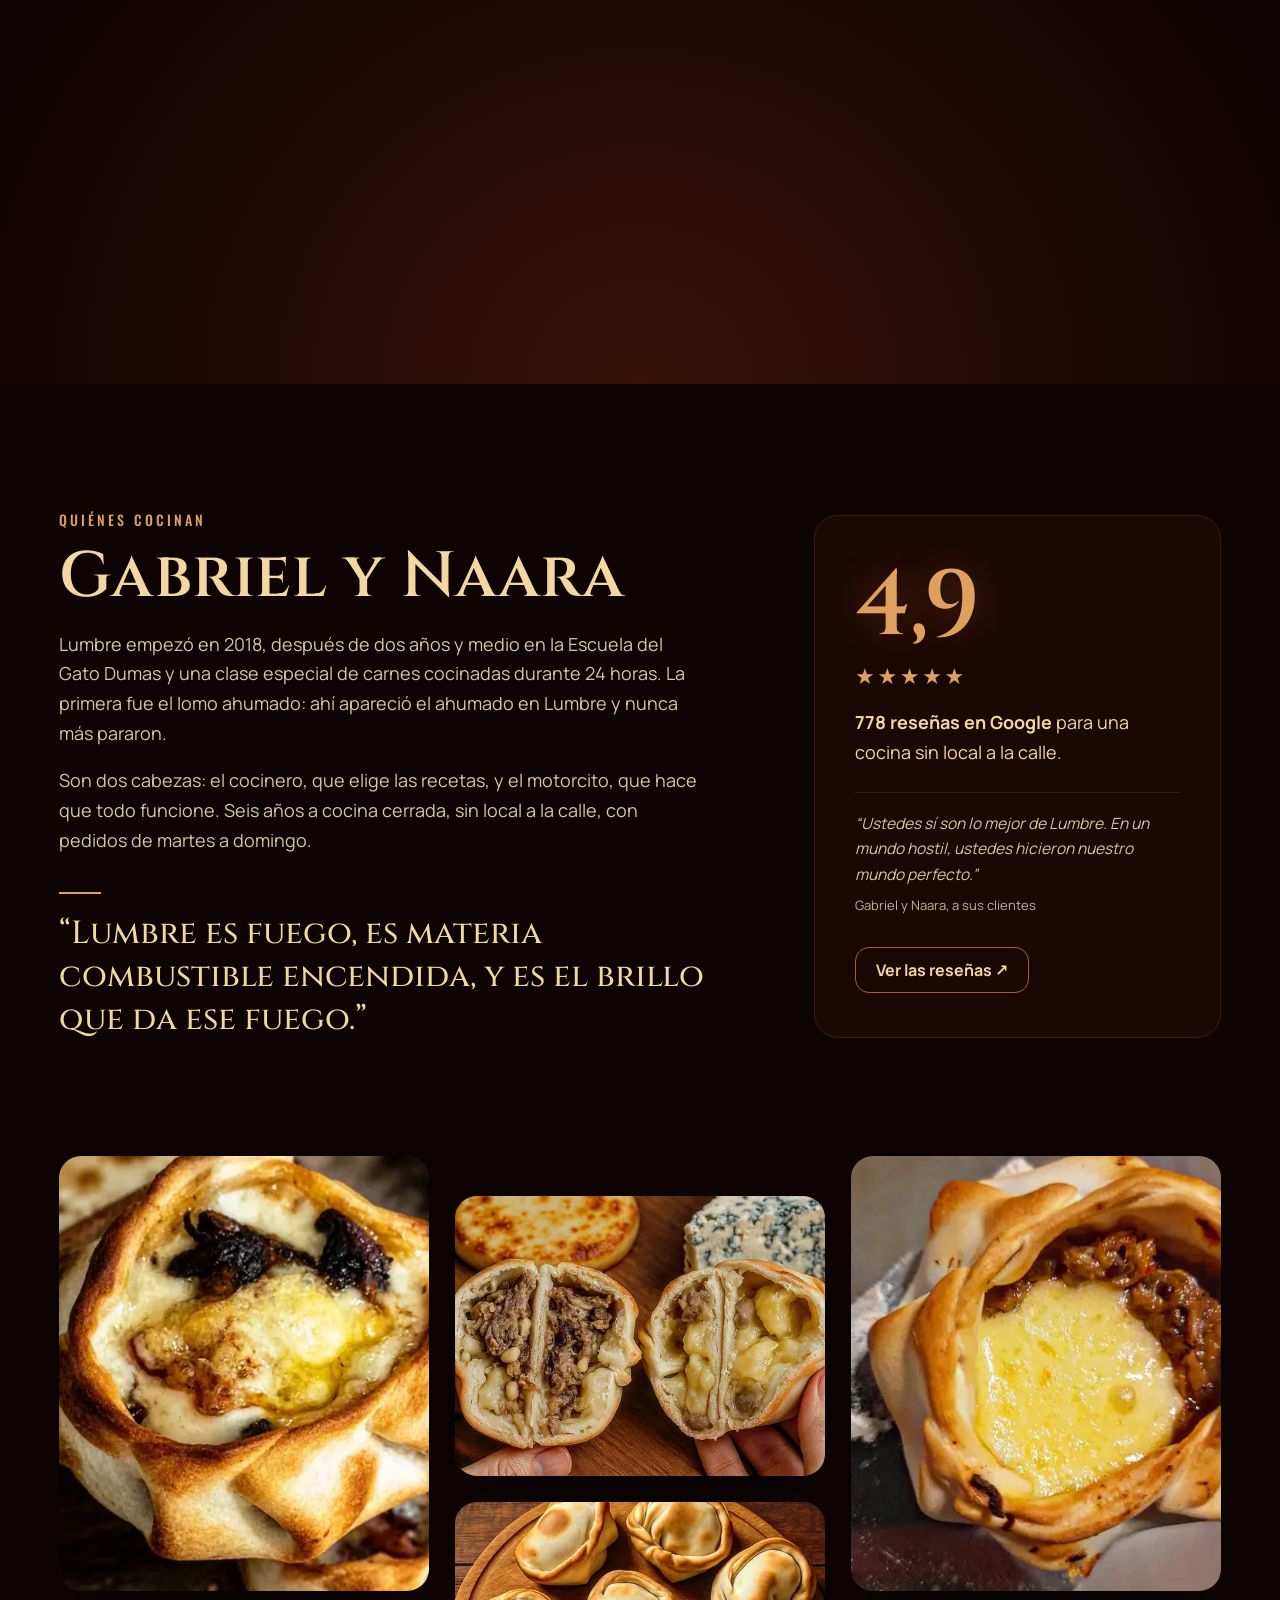
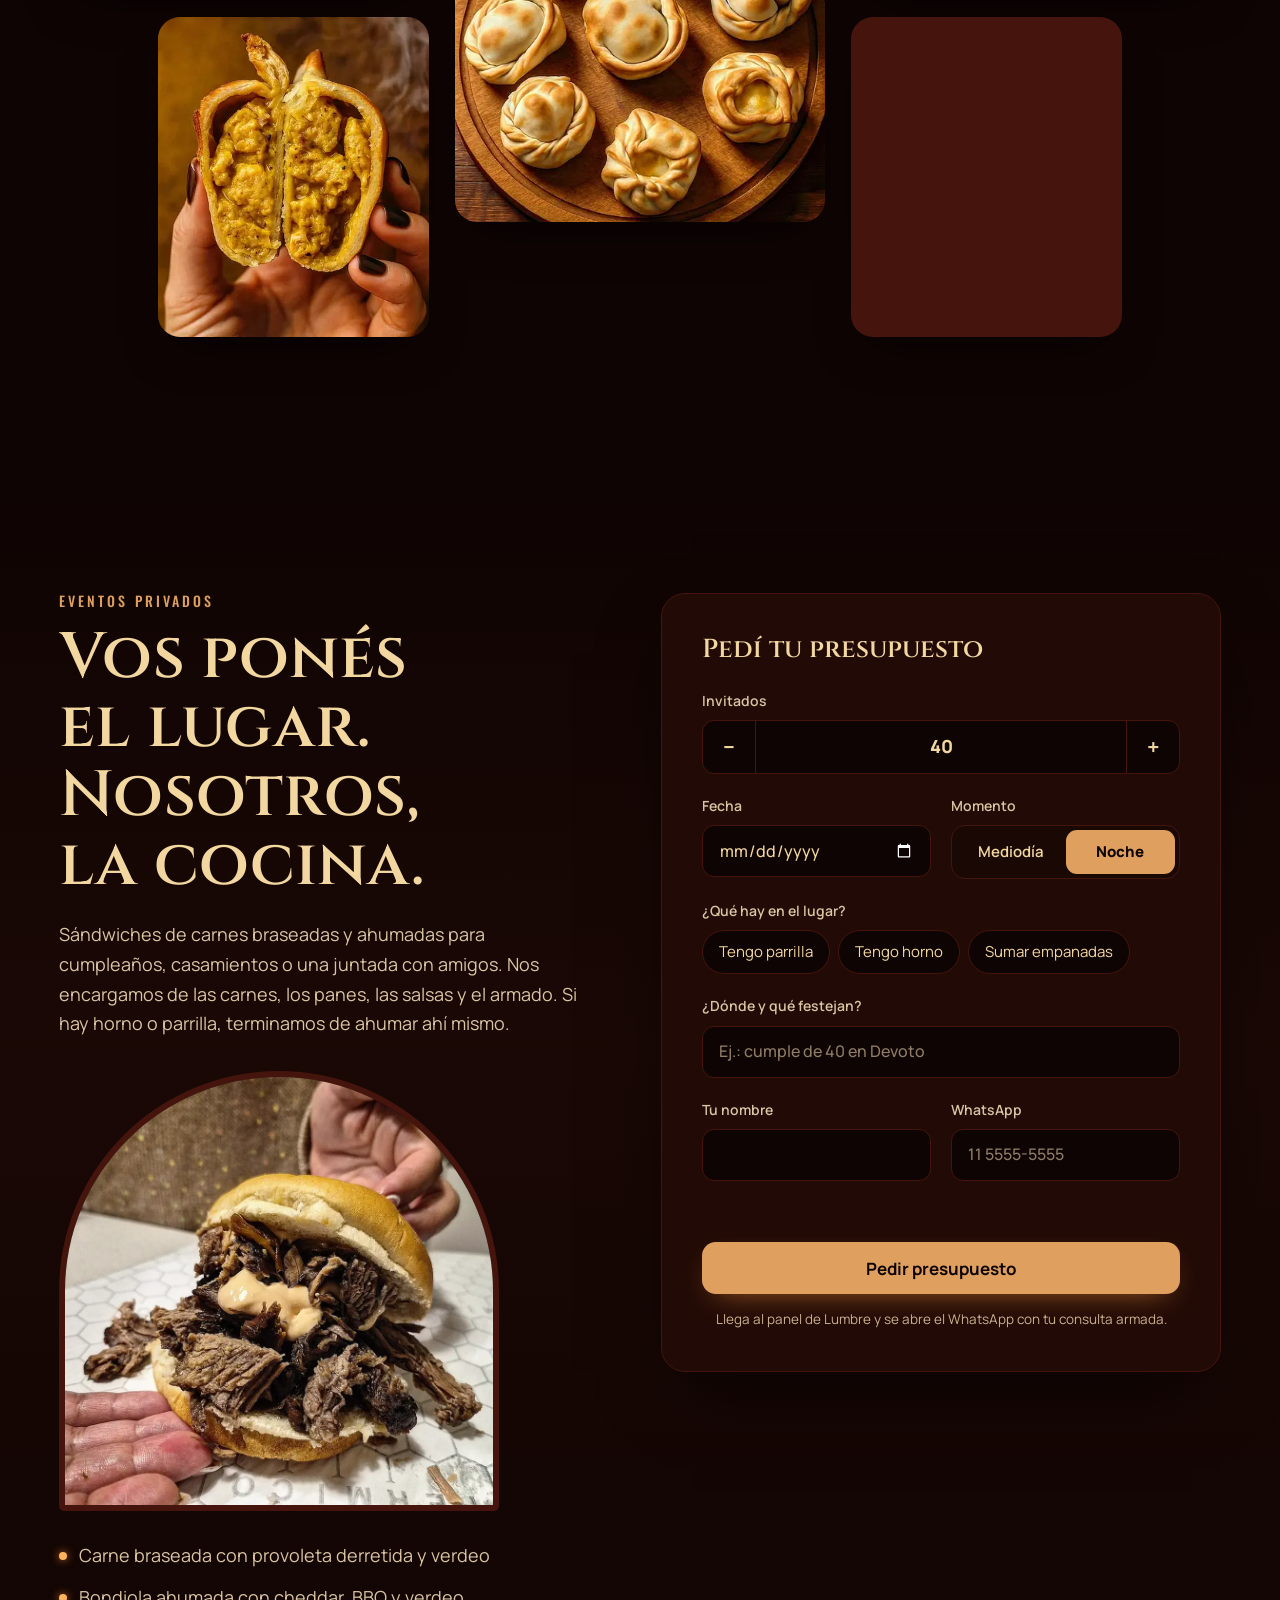
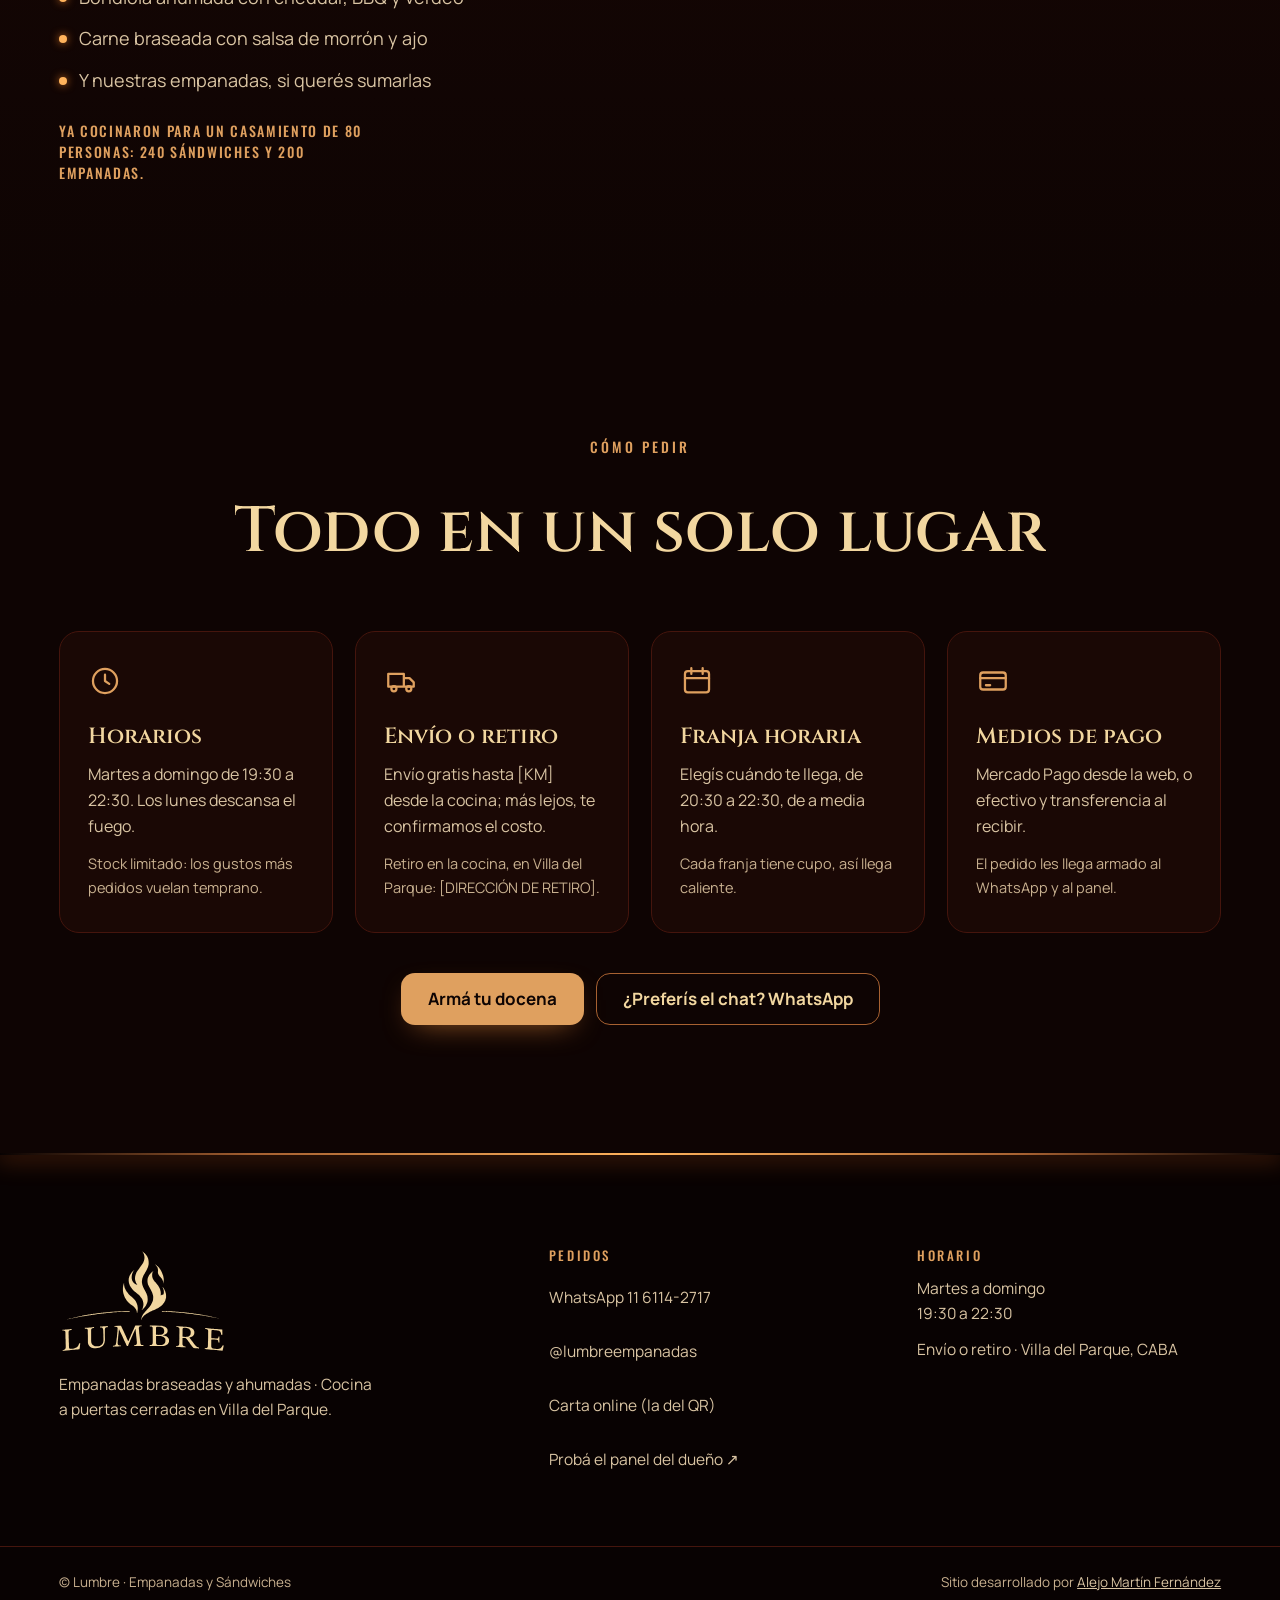
==== commit 3457c9bd: "Caja quieta: cada empanada queda en su hueco, sin re-animar ni reordenar; ajustes mobile (fila de co" ====
--- a/index.html
+++ b/index.html
@@ -29,7 +29,7 @@
 <link rel="preload" as="image" href="img/hero-celu.webp" media="(max-width: 899px)">
 <link rel="preload" as="image" imagesrcset="img/hero-desk.webp 840w, img/hero-desk-s.webp 560w" imagesizes="(min-width: 1200px) 560px, 44vw" media="(min-width: 900px)">
 <link rel="stylesheet" href="kit/kit.css?v=1">
-<link rel="stylesheet" href="css/style.css?v=2">
+<link rel="stylesheet" href="css/style.css?v=3">
 </head>
 <body>
 
@@ -88,6 +88,7 @@
     <a href="#como-pedir" style="--d:6">Cómo pedir</a>
   </nav>
   <a class="btn btn--oro menu__wa" href="https://wa.me/5491161142717" target="_blank" rel="noopener">Escribinos por WhatsApp</a>
+  <a class="menu__panel" href="admin/" target="_blank" rel="noopener"><span class="menu__punto"></span>Probá el panel del dueño ↗</a>
 </div>
 
 <main id="contenido">
@@ -306,7 +307,7 @@
           <label class="chip"><input type="checkbox" name="extra" value="horno"><span>Tengo horno</span></label>
           <label class="chip"><input type="checkbox" name="extra" value="empanadas"><span>Sumar empanadas</span></label>
         </fieldset>
-        <label class="campo"><span class="campo__l">¿Dónde y qué festejan?</span><input name="lugar" type="text" maxlength="140" placeholder="Ej.: cumple de 40 en un salón de Devoto" autocomplete="off"></label>
+        <label class="campo"><span class="campo__l">¿Dónde y qué festejan?</span><input name="lugar" type="text" maxlength="140" placeholder="Ej.: cumple de 40 en Devoto" autocomplete="off"></label>
         <div class="campo-row">
           <label class="campo"><span class="campo__l">Tu nombre</span><input name="nombre" type="text" autocomplete="name" required></label>
           <label class="campo"><span class="campo__l">WhatsApp</span><input name="telefono" type="tel" inputmode="tel" autocomplete="tel" required placeholder="11 5555-5555"></label>
@@ -391,6 +392,6 @@
   <span class="barra-caja__ver">Ver pedido →</span>
 </button>
 
-<script type="module" src="js/main.js?v=2"></script>
+<script type="module" src="js/main.js?v=3"></script>
 </body>
 </html>
--- a/css/style.css
+++ b/css/style.css
@@ -344,8 +344,6 @@
 .hueco > button::after { content: "−"; position: absolute; inset: 0; display: grid; place-items: center; background: rgba(14, 4, 3, .55); color: var(--masa); font: 800 22px/1 var(--f-txt); opacity: 0; transition: opacity .2s; }
 @media (hover: hover) { .hueco > button:hover::after { opacity: 1; } }
 @keyframes cae { 0% { transform: scale(.4) translateY(-14px); opacity: 0; } 60% { transform: scale(1.08); opacity: 1; } 100% { transform: none; } }
-.llueve .hueco > * { animation: cae .45s var(--ease) both; }
-.llueve .hueco:nth-child(n) > * { animation-delay: calc(var(--k, 0) * 40ms); }
 .caja__box.is-llena .caja__tapa { transform: rotateX(0deg) translateY(0); opacity: 1; }
 .caja__cierre { position: absolute; inset: 0; z-index: 3; border-radius: 6px 6px 16px 16px; background: linear-gradient(180deg, #C99A63, #B07E48); box-shadow: inset 0 0 0 2px rgba(120, 70, 30, .35);
   display: flex; flex-direction: column; align-items: center; justify-content: center; gap: 14px; padding: 20px; text-align: center;
@@ -611,3 +609,24 @@
   *, *::before, *::after { animation-duration: .01ms !important; animation-iteration-count: 1 !important; transition-duration: .01ms !important; }
   [data-rev], .sec__t[data-rev] > span { opacity: 1 !important; transform: none !important; }
 }
+
+/* ===== ajustes mobile (revisión 100% celu) ===== */
+.menu__panel { display: inline-flex; align-items: center; gap: 10px; margin-top: 18px; min-height: 44px; font: 600 15px/1 var(--f-txt); color: var(--llama); text-decoration: none; }
+.menu__punto { width: 8px; height: 8px; border-radius: 50%; background: #3BD16F; box-shadow: 0 0 8px #3BD16F; }
+@media (min-width: 900px) { .menu__panel { display: none; } }
+@media (max-width: 899px) {
+  .kit-demo-pill { display: none !important; }
+  /* fila de compra siempre igual: stock arriba, precio a la izquierda y Sumar a la derecha */
+  .it__der { flex-wrap: wrap; }
+  .it__der .it__stock--m { flex: 1 0 100%; margin: 0; }
+  .it__der .it__stock--m + .it__precio, .it__der .it__precio { margin-left: 0; margin-right: auto; }
+  .it__der .it__qty { margin-left: auto; }
+}
+
+/* la lista de la caja no "respira" al sumar o sacar: solo anima al aparecer o al cambiar de filtro */
+.gustos.is-quieta .gusto { animation: none; }
+.gusto { transition: border-color .2s, background-color .2s; }
+.gusto__paso output { min-width: 30px; }
+.is-quieta .kit-item { animation: none !important; }
+/* nada "salta" al sumar o sacar: sin rebote en los − n + ni en las líneas de la caja */
+.kit-step, .kit-line { animation: none !important; }
